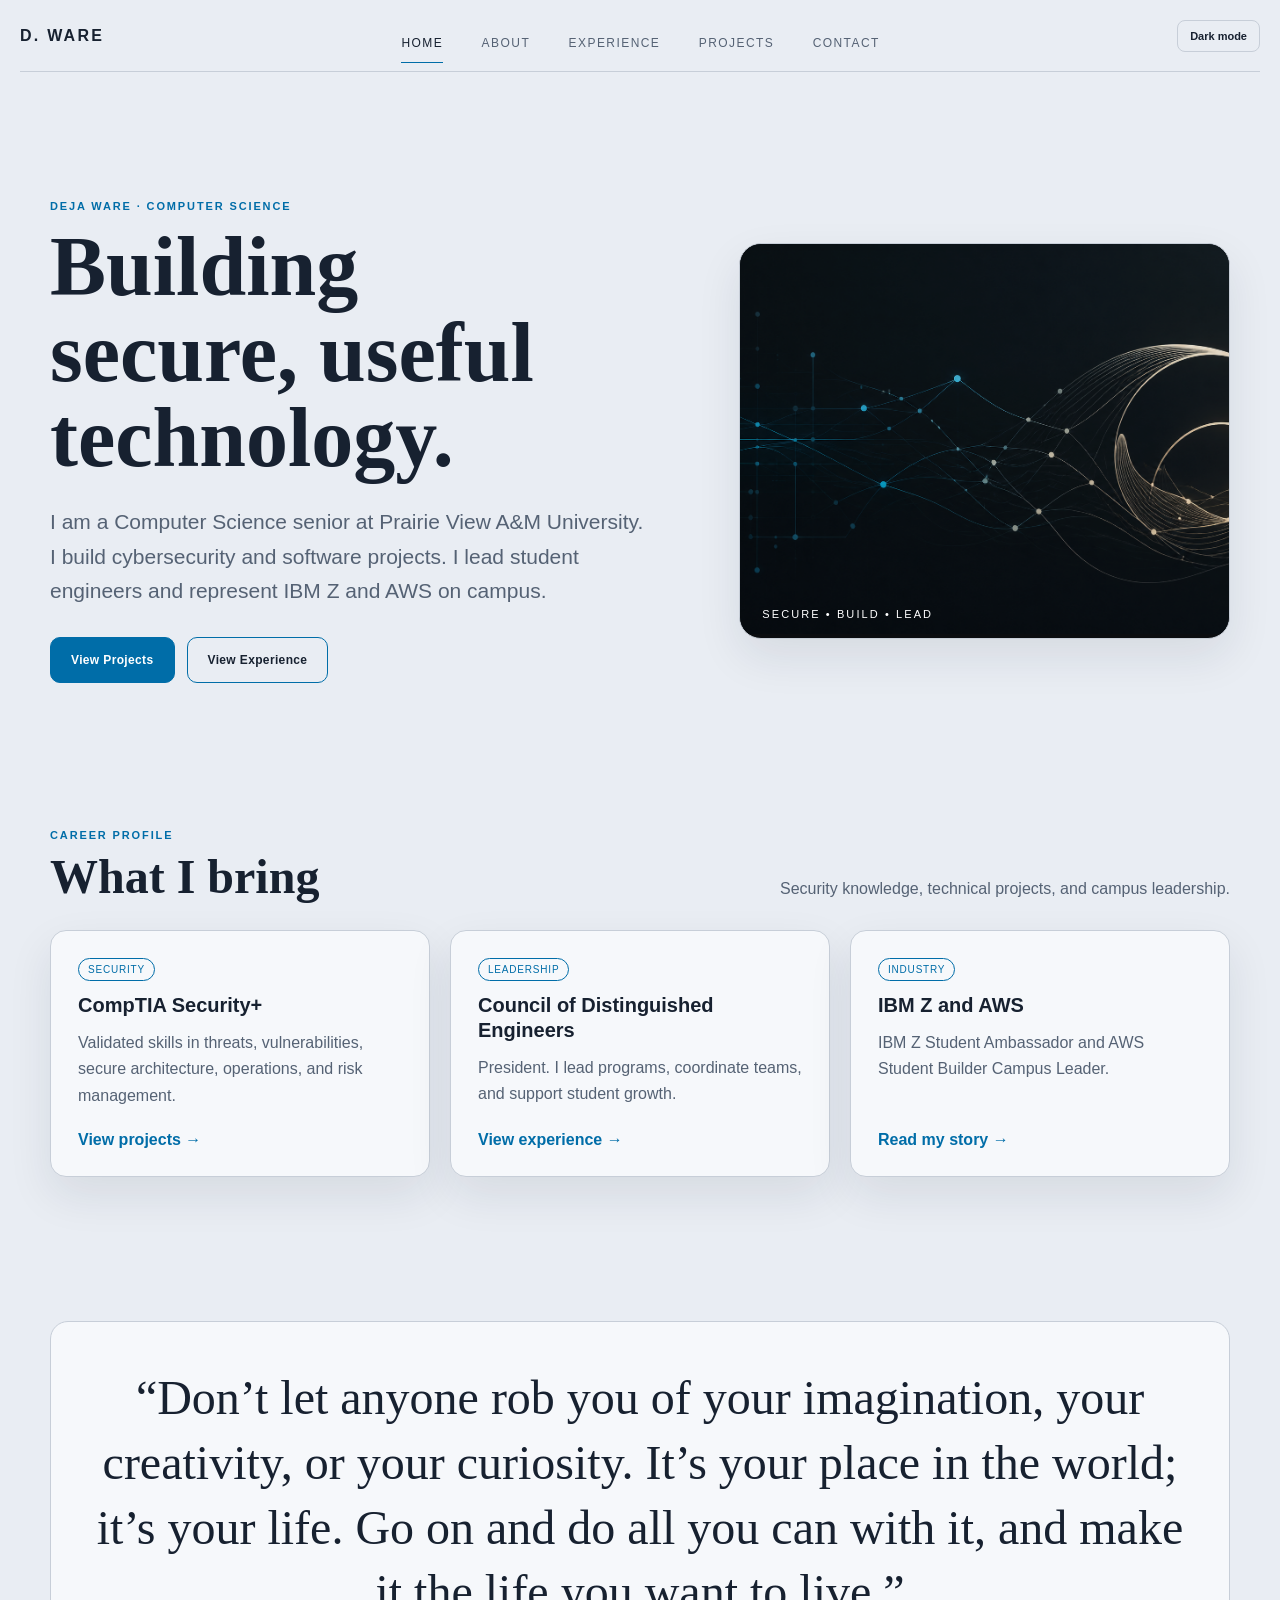
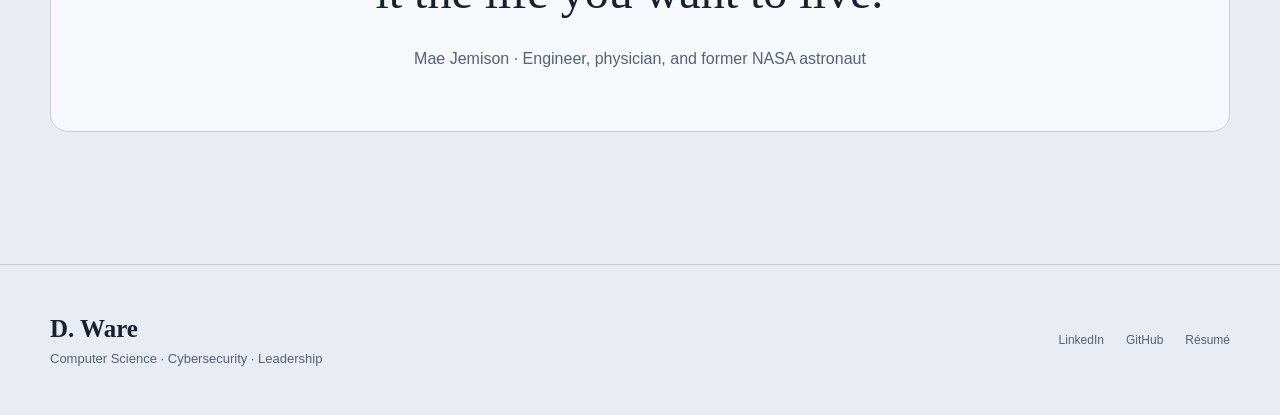
==== index.html @ 250caeb9 "Refocus portfolio for career fair" ====
<!DOCTYPE html><html lang="en" data-theme="light"><head><meta charset="UTF-8"><meta name="viewport" content="width=device-width,initial-scale=1.0"><title>D. Ware | Cybersecurity & Technology</title><meta name="description" content="Deja Ware is a Computer Science senior building skills and projects across cybersecurity, software, infrastructure, and emerging technology."><link rel="canonical" href="https://dware11.github.io/dwarehq/"><meta property="og:type" content="website"><meta property="og:url" content="https://dware11.github.io/dwarehq/"><meta property="og:title" content="D. Ware | Cybersecurity & Technology"><meta property="og:description" content="Deja Ware is a Computer Science senior building skills and projects across cybersecurity, software, infrastructure, and emerging technology."><meta property="og:image" content="https://dware11.github.io/dwarehq/images/headshot.png"><meta property="og:image:alt" content="Portrait of Deja Ware"><link rel="icon" href="favicon.svg" type="image/svg+xml"><link rel="stylesheet" href="styles.css"></head><body><header class="topbar"><a class="logo" href="./">D. WARE</a><nav class="primary-nav" aria-label="Professional portfolio navigation"><a href="./" class="current">Home</a><a href="about/">About</a><a href="experience/">Experience</a><a href="projects/">Projects</a><a href="contact/">Contact</a></nav><div class="nav-actions"><button class="theme-toggle" type="button" onclick="toggleTheme()">Dark mode</button></div></header><main><section class="hero"><div class="container hero-grid"><div><div class="eyebrow">DEJA WARE · COMPUTER SCIENCE</div><h1>Building secure, useful technology.</h1><p class="lead">I am a Computer Science senior at Prairie View A&amp;M University. I build cybersecurity and software projects. I lead student engineers and represent IBM Z and AWS on campus.</p><div class="button-row"><a class="button primary" href="projects/">View Projects</a><a class="button secondary" href="experience/">View Experience</a></div></div><div class="hero-art"><img src="assets/home-banner.png" alt="Cybersecurity and technology banner"></div></div></section><section class="section"><div class="container"><div class="section-heading"><div><div class="eyebrow">CAREER PROFILE</div><h2>What I bring</h2></div><p>Security knowledge, technical projects, and campus leadership.</p></div><div class="card-grid"><article class="card"><span class="tag">Security</span><h3>CompTIA Security+</h3><p>Validated skills in threats, vulnerabilities, secure architecture, operations, and risk management.</p><a class="text-link" href="projects/">View projects →</a></article><article class="card"><span class="tag">Leadership</span><h3>Council of Distinguished Engineers</h3><p>President. I lead programs, coordinate teams, and support student growth.</p><a class="text-link" href="experience/">View experience →</a></article><article class="card"><span class="tag">Industry</span><h3>IBM Z and AWS</h3><p>IBM Z Student Ambassador and AWS Student Builder Campus Leader.</p><a class="text-link" href="about/">Read my story →</a></article></div></div></section><section class="section"><div class="container panel" style="text-align:center"><blockquote style="font:clamp(28px,4vw,48px)/1.35 Georgia,serif">&ldquo;Don&rsquo;t let anyone rob you of your imagination, your creativity, or your curiosity. It&rsquo;s your place in the world; it&rsquo;s your life. Go on and do all you can with it, and make it the life you want to live.&rdquo;</blockquote><p style="margin-top:20px;color:var(--muted)">Mae Jemison · Engineer, physician, and former NASA astronaut</p></div></section></main><footer class="site-footer"><div class="container footer-inner"><div><div class="footer-name">D. Ware</div><p class="footer-note">Computer Science · Cybersecurity · Leadership</p></div><div class="footer-links"><a href="https://www.linkedin.com/in/ware-deja42" target="_blank" rel="noopener noreferrer">LinkedIn</a><a href="https://github.com/dware11" target="_blank" rel="noopener noreferrer">GitHub</a><a href="experience/">Résumé</a></div></div></footer><script src="script.js"></script></body></html>
---- styles.css ----
:root{--bg:#e9edf3;--panel:#f6f8fb;--ink:#172130;--muted:#556274;--line:#c7ced8;--accent:#006da8;--accent2:#00a8dd;--dark:#0b0d10;--shadow:0 18px 45px rgba(20,34,52,.09);--display:Georgia,'Times New Roman',serif;--tech:'Segoe UI',Arial,sans-serif}html[data-theme="dark"]{--bg:#090b0d;--panel:#121519;--ink:#f5f2eb;--muted:#c7cbd1;--line:#343941;--accent:#14c5f4;--accent2:#4ba3ff;--shadow:none}*{box-sizing:border-box;margin:0;padding:0}html{scroll-behavior:smooth}body{min-height:100vh;background:var(--bg);color:var(--ink);font-family:var(--tech);overflow-x:hidden}a{color:inherit}.container{width:min(1180px,calc(100% - 40px));margin-inline:auto}.topbar{width:min(1240px,calc(100% - 28px));min-height:72px;margin:auto;border-bottom:1px solid var(--line);display:flex;align-items:center;justify-content:space-between;gap:24px}.logo{font-family:var(--tech);font-weight:800;letter-spacing:.14em;text-decoration:none;white-space:nowrap}.primary-nav{display:flex;align-items:center;justify-content:center;gap:clamp(16px,3vw,42px)}.primary-nav a{font-size:12px;letter-spacing:.12em;text-transform:uppercase;text-decoration:none;color:var(--muted);padding:27px 0 12px;border-bottom:1px solid transparent}.primary-nav a:hover,.primary-nav a.current{color:var(--ink);border-color:var(--accent)}.nav-actions{display:flex;align-items:center;gap:10px}.theme-toggle{border:1px solid var(--line);background:transparent;color:var(--ink);border-radius:8px;padding:9px 12px;cursor:pointer;font:600 11px var(--tech)}.button{display:inline-flex;align-items:center;justify-content:center;min-height:46px;padding:12px 20px;border:1px solid var(--accent);border-radius:10px;font:700 12px var(--tech);letter-spacing:.03em;text-decoration:none;transition:.2s ease}.button:hover{transform:translateY(-2px);filter:brightness(1.06)}.button.primary{background:var(--accent);color:#fff}.button.secondary{background:transparent;color:var(--ink)}.eyebrow{font-size:11px;letter-spacing:.17em;text-transform:uppercase;color:var(--accent);margin-bottom:12px;font-weight:700}h1,h2{font-family:var(--display);line-height:1.02}h1{font-size:clamp(44px,7vw,84px);max-width:12ch}h2{font-size:clamp(30px,4vw,48px)}h3{line-height:1.25}.lead{font-size:clamp(17px,2vw,21px);line-height:1.65;color:var(--muted);max-width:62ch}.body-copy{line-height:1.75;color:var(--muted);max-width:68ch}.button-row{display:flex;flex-wrap:wrap;gap:12px;margin-top:28px}.hero{padding:clamp(70px,10vw,130px) 0 74px}.hero-grid{display:grid;grid-template-columns:minmax(0,1.1fr) minmax(320px,.9fr);gap:clamp(36px,7vw,90px);align-items:center}.hero h1{margin-bottom:24px}.hero .lead{margin-bottom:8px}.hero-art{position:relative;min-height:390px;border:1px solid var(--line);border-radius:22px;overflow:hidden;background:var(--dark);box-shadow:var(--shadow)}.hero-art img{width:100%;height:100%;min-height:390px;object-fit:cover;opacity:.9}.hero-art::after{content:'SECURE  •  BUILD  •  LEAD';position:absolute;left:22px;bottom:18px;color:#fff;font-size:11px;letter-spacing:.19em}.section{padding:72px 0}.section-heading{display:flex;justify-content:space-between;align-items:end;gap:28px;margin-bottom:28px}.section-heading p{color:var(--muted);line-height:1.65;max-width:52ch}.card-grid{display:grid;grid-template-columns:repeat(3,minmax(0,1fr));gap:20px}.card-grid.two{grid-template-columns:repeat(2,minmax(0,1fr))}.card{display:flex;flex-direction:column;min-height:240px;padding:27px;border:1px solid var(--line);border-radius:16px;background:var(--panel);box-shadow:var(--shadow)}.card h3{font-size:20px;margin:12px 0}.card p{color:var(--muted);line-height:1.65;margin-bottom:22px}.card .button,.card .text-link{margin-top:auto;align-self:flex-start}.tag{align-self:flex-start;padding:5px 9px;border:1px solid currentColor;border-radius:999px;color:var(--accent);font-size:10px;letter-spacing:.08em;text-transform:uppercase}.text-link{color:var(--accent);font-weight:700;text-decoration:none}.split{display:grid;grid-template-columns:1fr 1fr;gap:28px;align-items:start}.panel{padding:clamp(26px,4vw,44px);border:1px solid var(--line);border-radius:18px;background:var(--panel)}.panel h2{margin-bottom:18px}.panel p{color:var(--muted);line-height:1.75;margin-bottom:14px}.portrait-row{display:grid;grid-template-columns:180px 1fr;gap:36px;align-items:center}.portrait{width:170px;height:170px;border-radius:50%;border:2px solid var(--accent);object-fit:cover;object-position:center 22%;background:var(--panel)}.strength-grid{display:grid;grid-template-columns:repeat(5,minmax(0,1fr));gap:14px;margin-top:28px}.strength{padding:20px;border-top:2px solid var(--accent);background:var(--panel)}.strength span{color:var(--accent);font-size:11px}.strength h3{margin:10px 0}.strength p{font-size:13px;color:var(--muted);line-height:1.55}.cert-strip{display:flex;align-items:center;gap:28px;padding:28px;border:1px solid var(--line);border-radius:18px;background:var(--panel);margin-bottom:54px}.cert-strip img{width:120px;height:120px;object-fit:contain}.cert-strip h2{margin-bottom:10px}.cert-strip p{color:var(--muted);line-height:1.65}.resume-frame{width:100%;height:800px;border:1px solid var(--line);border-radius:14px;background:#fff}.contact-grid{display:grid;grid-template-columns:repeat(3,minmax(0,1fr));gap:20px}.site-footer{margin-top:60px;border-top:1px solid var(--line)}.footer-inner{min-height:150px;display:flex;align-items:center;justify-content:space-between;gap:28px}.footer-name{font:600 25px var(--display)}.footer-note{color:var(--muted);margin-top:8px;font-size:13px}.footer-links{display:flex;flex-wrap:wrap;gap:22px}.footer-links a{color:var(--muted);font-size:12px;text-decoration:none}.footer-links a:hover{color:var(--accent)}.resume-open{cursor:pointer}.resume-dialog{width:min(1000px,calc(100% - 32px));height:min(92dvh,920px);max-width:none;max-height:none;margin:auto;padding:0;border:1px solid var(--line);border-radius:18px;background:var(--panel);color:var(--ink);overflow:hidden;box-shadow:0 24px 80px rgba(0,0,0,.3)}.resume-dialog::backdrop{background:rgba(4,9,16,.72);backdrop-filter:blur(5px)}.resume-dialog[open]{display:grid;grid-template-rows:auto 1fr auto;animation:resume-in .22s ease-out}.resume-dialog-bar,.resume-dialog-actions{display:flex;align-items:center;justify-content:space-between;gap:18px;padding:16px 20px;border-bottom:1px solid var(--line)}.resume-dialog-bar div{display:grid;gap:3px}.resume-dialog-bar span{color:var(--muted);font-size:12px}.resume-close{border:1px solid var(--line);border-radius:9px;background:transparent;color:var(--ink);padding:10px 14px;font-weight:700;cursor:pointer}.resume-dialog iframe{width:100%;height:100%;border:0;background:#fff}.resume-dialog-actions{display:none;border-top:1px solid var(--line);border-bottom:0}@keyframes resume-in{from{opacity:0;transform:translateY(18px) scale(.985)}to{opacity:1;transform:none}}
@media(max-width:900px){.hero-grid,.split{grid-template-columns:1fr}.hero-art{min-height:290px}.card-grid,.contact-grid{grid-template-columns:repeat(2,minmax(0,1fr))}.strength-grid{grid-template-columns:repeat(2,minmax(0,1fr))}.topbar{flex-wrap:wrap;padding:14px 0}.primary-nav{order:3;width:100%;justify-content:flex-start;flex-wrap:wrap;overflow:visible;gap:16px 22px;padding-bottom:4px}.primary-nav a{padding:8px 0 10px}.nav-actions{margin-left:auto}}
@media(max-width:620px){.container{width:min(100% - 28px,1180px)}.topbar{width:calc(100% - 28px)}.logo{font-size:13px}.theme-toggle{padding:8px 10px}.hero{padding:54px 0}.hero-art,.hero-art img{min-height:235px}.card-grid,.card-grid.two,.contact-grid{grid-template-columns:1fr}.card{min-height:0}.portrait-row{grid-template-columns:1fr;gap:22px}.portrait{width:132px;height:132px}.strength-grid{grid-template-columns:1fr}.section{padding:52px 0}.section-heading{align-items:flex-start;flex-direction:column}.cert-strip{align-items:flex-start;flex-direction:column}.cert-strip img{width:105px;height:105px}.resume-frame{height:570px}.footer-inner{align-items:flex-start;flex-direction:column;padding:32px 0}.button-row,.button{width:100%}.resume-dialog{width:100%;height:100dvh;border:0;border-radius:0}.resume-dialog-bar{padding:12px 14px}.resume-dialog-bar strong{font-size:14px}.resume-dialog-actions{display:grid;grid-template-columns:1fr 1fr;padding:10px 14px}.resume-dialog-actions .button{min-height:44px;padding:10px;font-size:11px}}
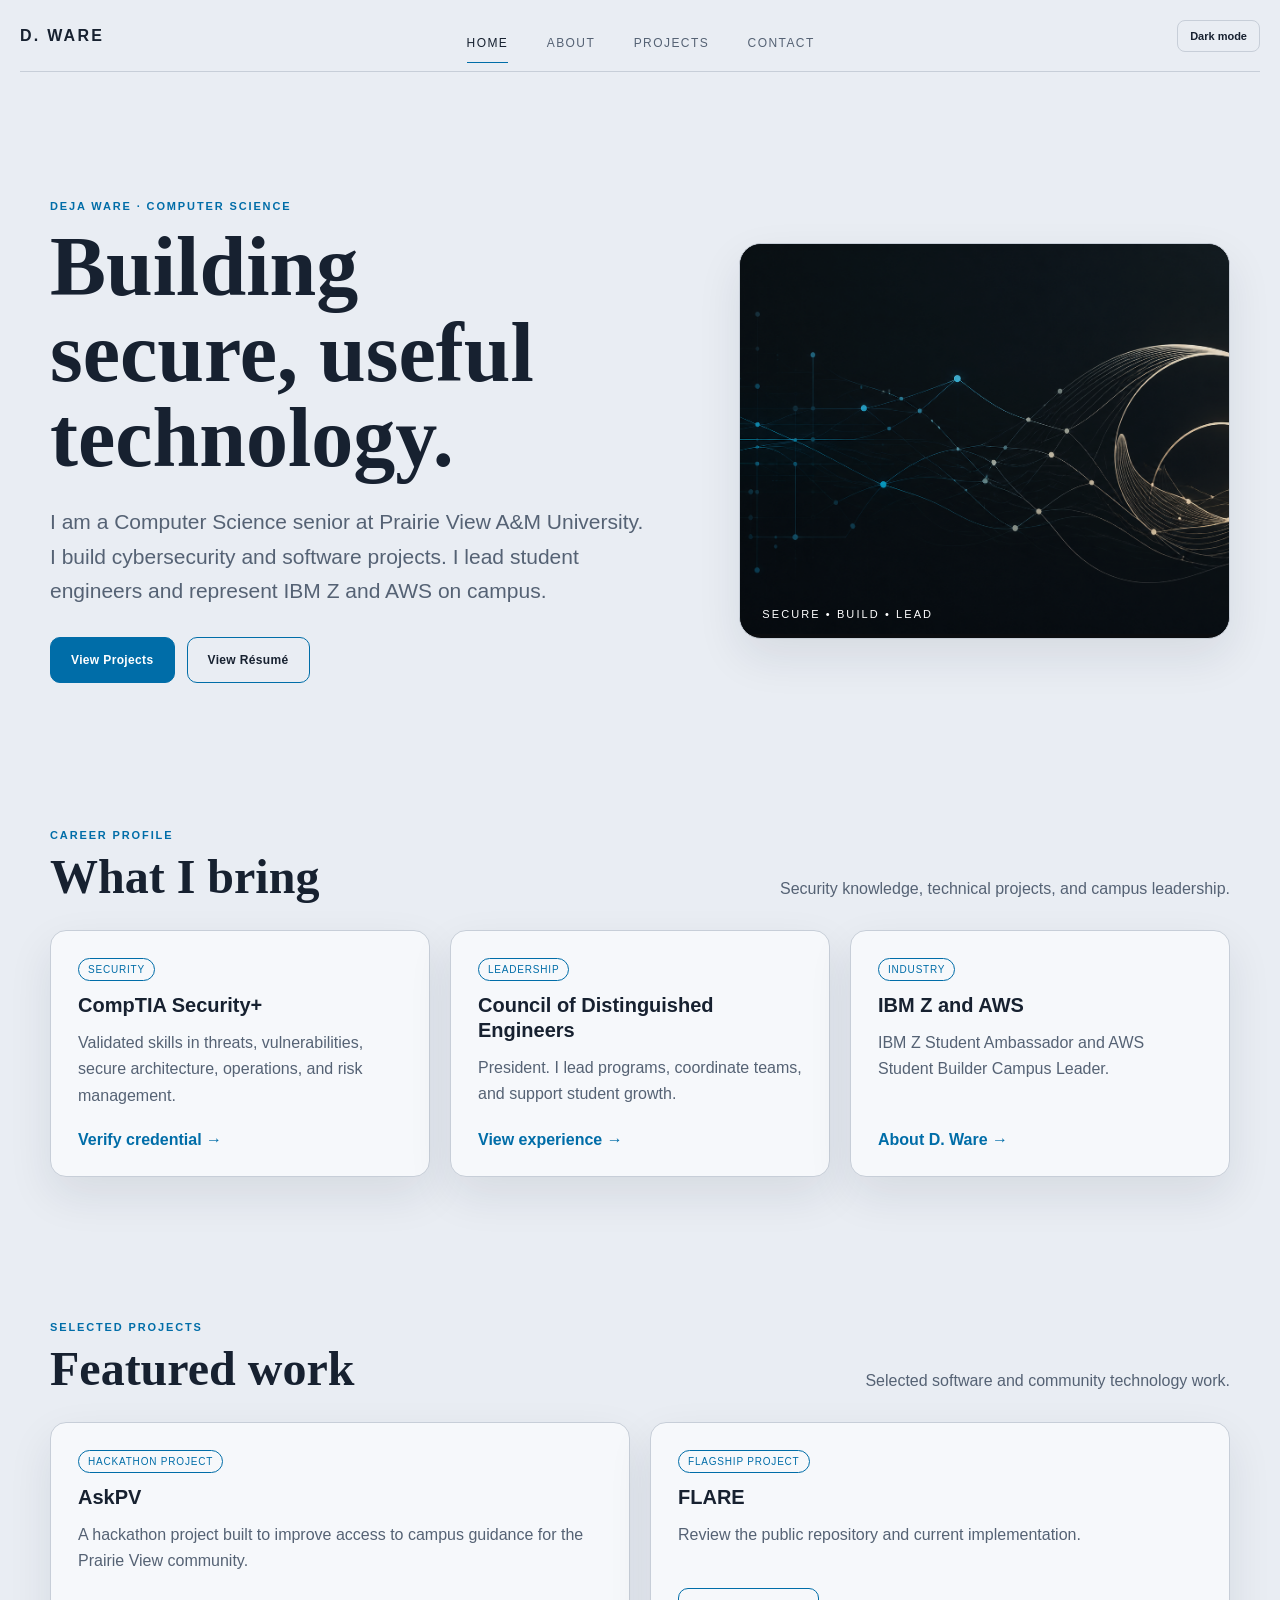
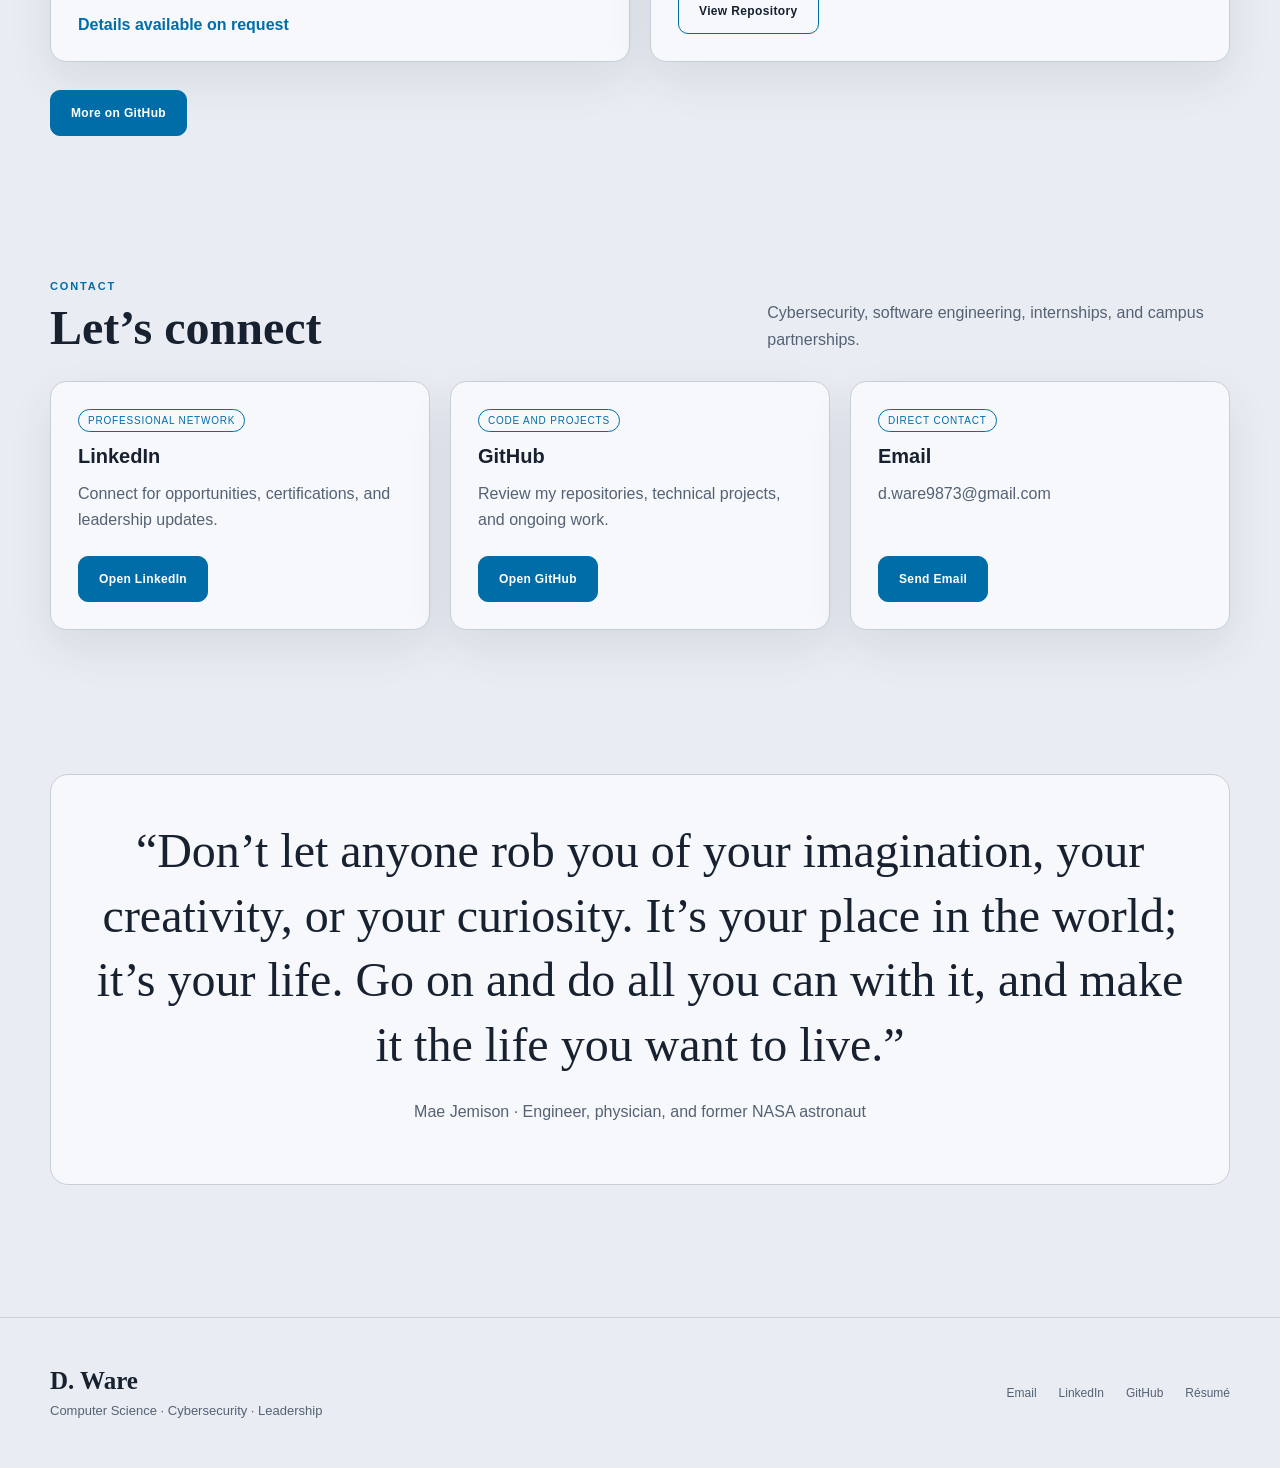
==== commit 160e8ba0: "Condense portfolio into two pages" ====
--- a/index.html
+++ b/index.html
@@ -1 +1 @@
-<!DOCTYPE html><html lang="en" data-theme="light"><head><meta charset="UTF-8"><meta name="viewport" content="width=device-width,initial-scale=1.0"><title>D. Ware | Cybersecurity & Technology</title><meta name="description" content="Deja Ware is a Computer Science senior building skills and projects across cybersecurity, software, infrastructure, and emerging technology."><link rel="canonical" href="https://dware11.github.io/dwarehq/"><meta property="og:type" content="website"><meta property="og:url" content="https://dware11.github.io/dwarehq/"><meta property="og:title" content="D. Ware | Cybersecurity & Technology"><meta property="og:description" content="Deja Ware is a Computer Science senior building skills and projects across cybersecurity, software, infrastructure, and emerging technology."><meta property="og:image" content="https://dware11.github.io/dwarehq/images/headshot.png"><meta property="og:image:alt" content="Portrait of Deja Ware"><link rel="icon" href="favicon.svg" type="image/svg+xml"><link rel="stylesheet" href="styles.css"></head><body><header class="topbar"><a class="logo" href="./">D. WARE</a><nav class="primary-nav" aria-label="Professional portfolio navigation"><a href="./" class="current">Home</a><a href="about/">About</a><a href="experience/">Experience</a><a href="projects/">Projects</a><a href="contact/">Contact</a></nav><div class="nav-actions"><button class="theme-toggle" type="button" onclick="toggleTheme()">Dark mode</button></div></header><main><section class="hero"><div class="container hero-grid"><div><div class="eyebrow">DEJA WARE · COMPUTER SCIENCE</div><h1>Building secure, useful technology.</h1><p class="lead">I am a Computer Science senior at Prairie View A&amp;M University. I build cybersecurity and software projects. I lead student engineers and represent IBM Z and AWS on campus.</p><div class="button-row"><a class="button primary" href="projects/">View Projects</a><a class="button secondary" href="experience/">View Experience</a></div></div><div class="hero-art"><img src="assets/home-banner.png" alt="Cybersecurity and technology banner"></div></div></section><section class="section"><div class="container"><div class="section-heading"><div><div class="eyebrow">CAREER PROFILE</div><h2>What I bring</h2></div><p>Security knowledge, technical projects, and campus leadership.</p></div><div class="card-grid"><article class="card"><span class="tag">Security</span><h3>CompTIA Security+</h3><p>Validated skills in threats, vulnerabilities, secure architecture, operations, and risk management.</p><a class="text-link" href="projects/">View projects →</a></article><article class="card"><span class="tag">Leadership</span><h3>Council of Distinguished Engineers</h3><p>President. I lead programs, coordinate teams, and support student growth.</p><a class="text-link" href="experience/">View experience →</a></article><article class="card"><span class="tag">Industry</span><h3>IBM Z and AWS</h3><p>IBM Z Student Ambassador and AWS Student Builder Campus Leader.</p><a class="text-link" href="about/">Read my story →</a></article></div></div></section><section class="section"><div class="container panel" style="text-align:center"><blockquote style="font:clamp(28px,4vw,48px)/1.35 Georgia,serif">&ldquo;Don&rsquo;t let anyone rob you of your imagination, your creativity, or your curiosity. It&rsquo;s your place in the world; it&rsquo;s your life. Go on and do all you can with it, and make it the life you want to live.&rdquo;</blockquote><p style="margin-top:20px;color:var(--muted)">Mae Jemison · Engineer, physician, and former NASA astronaut</p></div></section></main><footer class="site-footer"><div class="container footer-inner"><div><div class="footer-name">D. Ware</div><p class="footer-note">Computer Science · Cybersecurity · Leadership</p></div><div class="footer-links"><a href="https://www.linkedin.com/in/ware-deja42" target="_blank" rel="noopener noreferrer">LinkedIn</a><a href="https://github.com/dware11" target="_blank" rel="noopener noreferrer">GitHub</a><a href="experience/">Résumé</a></div></div></footer><script src="script.js"></script></body></html>
+<!DOCTYPE html><html lang="en" data-theme="light"><head><meta charset="UTF-8"><meta name="viewport" content="width=device-width,initial-scale=1.0"><title>D. Ware | Cybersecurity and Technology</title><meta name="description" content="Deja Ware is a Computer Science senior focused on cybersecurity, software engineering, and technical leadership."><link rel="canonical" href="https://dware11.github.io/dwarehq/"><meta property="og:type" content="website"><meta property="og:url" content="https://dware11.github.io/dwarehq/"><meta property="og:title" content="D. Ware | Cybersecurity and Technology"><meta property="og:description" content="Computer Science senior focused on cybersecurity, software engineering, and technical leadership."><meta property="og:image" content="https://dware11.github.io/dwarehq/images/headshot.png"><meta property="og:image:alt" content="Portrait of Deja Ware"><link rel="icon" href="favicon.svg" type="image/svg+xml"><link rel="stylesheet" href="styles.css"></head><body><header class="topbar"><a class="logo" href="./">D. WARE</a><nav class="primary-nav" aria-label="Portfolio navigation"><a href="./" class="current">Home</a><a href="about/">About</a><a href="#projects">Projects</a><a href="#contact">Contact</a></nav><div class="nav-actions"><button class="theme-toggle" type="button" onclick="toggleTheme()">Dark mode</button></div></header><main><section class="hero"><div class="container hero-grid"><div><div class="eyebrow">DEJA WARE · COMPUTER SCIENCE</div><h1>Building secure, useful technology.</h1><p class="lead">I am a Computer Science senior at Prairie View A&amp;M University. I build cybersecurity and software projects. I lead student engineers and represent IBM Z and AWS on campus.</p><div class="button-row"><a class="button primary" href="#projects">View Projects</a><a class="button secondary" href="about/#resume">View Résumé</a></div></div><div class="hero-art"><img src="assets/home-banner.png" alt="Cybersecurity and technology banner"></div></div></section><section class="section" id="profile"><div class="container"><div class="section-heading"><div><div class="eyebrow">CAREER PROFILE</div><h2>What I bring</h2></div><p>Security knowledge, technical projects, and campus leadership.</p></div><div class="card-grid"><article class="card"><span class="tag">Security</span><h3>CompTIA Security+</h3><p>Validated skills in threats, vulnerabilities, secure architecture, operations, and risk management.</p><a class="text-link" href="https://www.credly.com/badges/d537a1e0-2c64-4df1-b130-748db35ae203/public_url" target="_blank" rel="noopener noreferrer">Verify credential →</a></article><article class="card"><span class="tag">Leadership</span><h3>Council of Distinguished Engineers</h3><p>President. I lead programs, coordinate teams, and support student growth.</p><a class="text-link" href="about/#experience">View experience →</a></article><article class="card"><span class="tag">Industry</span><h3>IBM Z and AWS</h3><p>IBM Z Student Ambassador and AWS Student Builder Campus Leader.</p><a class="text-link" href="about/">About D. Ware →</a></article></div></div></section><section class="section" id="projects"><div class="container"><div class="section-heading"><div><div class="eyebrow">SELECTED PROJECTS</div><h2>Featured work</h2></div><p>Selected software and community technology work.</p></div><div class="card-grid two"><article class="card"><span class="tag">Hackathon Project</span><h3>AskPV</h3><p>A hackathon project built to improve access to campus guidance for the Prairie View community.</p><span class="text-link">Details available on request</span></article><article class="card"><span class="tag">Flagship Project</span><h3>FLARE</h3><p>Review the public repository and current implementation.</p><a class="button secondary" href="https://github.com/dware11/FLARE" target="_blank" rel="noopener noreferrer">View Repository</a></article></div><div class="button-row"><a class="button primary" href="https://github.com/dware11" target="_blank" rel="noopener noreferrer">More on GitHub</a></div></div></section><section class="section" id="contact"><div class="container"><div class="section-heading"><div><div class="eyebrow">CONTACT</div><h2>Let&rsquo;s connect</h2></div><p>Cybersecurity, software engineering, internships, and campus partnerships.</p></div><div class="contact-grid"><article class="card"><span class="tag">Professional Network</span><h3>LinkedIn</h3><p>Connect for opportunities, certifications, and leadership updates.</p><a class="button primary" href="https://www.linkedin.com/in/ware-deja42" target="_blank" rel="noopener noreferrer">Open LinkedIn</a></article><article class="card"><span class="tag">Code and Projects</span><h3>GitHub</h3><p>Review my repositories, technical projects, and ongoing work.</p><a class="button primary" href="https://github.com/dware11" target="_blank" rel="noopener noreferrer">Open GitHub</a></article><article class="card"><span class="tag">Direct Contact</span><h3>Email</h3><p>d.ware9873@gmail.com</p><a class="button primary" href="mailto:d.ware9873@gmail.com">Send Email</a></article></div></div></section><section class="section"><div class="container panel quote-panel"><blockquote>&ldquo;Don&rsquo;t let anyone rob you of your imagination, your creativity, or your curiosity. It&rsquo;s your place in the world; it&rsquo;s your life. Go on and do all you can with it, and make it the life you want to live.&rdquo;</blockquote><p>Mae Jemison · Engineer, physician, and former NASA astronaut</p></div></section></main><footer class="site-footer"><div class="container footer-inner"><div><div class="footer-name">D. Ware</div><p class="footer-note">Computer Science · Cybersecurity · Leadership</p></div><div class="footer-links"><a href="mailto:d.ware9873@gmail.com">Email</a><a href="https://www.linkedin.com/in/ware-deja42" target="_blank" rel="noopener noreferrer">LinkedIn</a><a href="https://github.com/dware11" target="_blank" rel="noopener noreferrer">GitHub</a><a href="about/#resume">Résumé</a></div></div></footer><script src="script.js"></script></body></html>
--- a/styles.css
+++ b/styles.css
@@ -1,3 +1,3 @@
-:root{--bg:#e9edf3;--panel:#f6f8fb;--ink:#172130;--muted:#556274;--line:#c7ced8;--accent:#006da8;--accent2:#00a8dd;--dark:#0b0d10;--shadow:0 18px 45px rgba(20,34,52,.09);--display:Georgia,'Times New Roman',serif;--tech:'Segoe UI',Arial,sans-serif}html[data-theme="dark"]{--bg:#090b0d;--panel:#121519;--ink:#f5f2eb;--muted:#c7cbd1;--line:#343941;--accent:#14c5f4;--accent2:#4ba3ff;--shadow:none}*{box-sizing:border-box;margin:0;padding:0}html{scroll-behavior:smooth}body{min-height:100vh;background:var(--bg);color:var(--ink);font-family:var(--tech);overflow-x:hidden}a{color:inherit}.container{width:min(1180px,calc(100% - 40px));margin-inline:auto}.topbar{width:min(1240px,calc(100% - 28px));min-height:72px;margin:auto;border-bottom:1px solid var(--line);display:flex;align-items:center;justify-content:space-between;gap:24px}.logo{font-family:var(--tech);font-weight:800;letter-spacing:.14em;text-decoration:none;white-space:nowrap}.primary-nav{display:flex;align-items:center;justify-content:center;gap:clamp(16px,3vw,42px)}.primary-nav a{font-size:12px;letter-spacing:.12em;text-transform:uppercase;text-decoration:none;color:var(--muted);padding:27px 0 12px;border-bottom:1px solid transparent}.primary-nav a:hover,.primary-nav a.current{color:var(--ink);border-color:var(--accent)}.nav-actions{display:flex;align-items:center;gap:10px}.theme-toggle{border:1px solid var(--line);background:transparent;color:var(--ink);border-radius:8px;padding:9px 12px;cursor:pointer;font:600 11px var(--tech)}.button{display:inline-flex;align-items:center;justify-content:center;min-height:46px;padding:12px 20px;border:1px solid var(--accent);border-radius:10px;font:700 12px var(--tech);letter-spacing:.03em;text-decoration:none;transition:.2s ease}.button:hover{transform:translateY(-2px);filter:brightness(1.06)}.button.primary{background:var(--accent);color:#fff}.button.secondary{background:transparent;color:var(--ink)}.eyebrow{font-size:11px;letter-spacing:.17em;text-transform:uppercase;color:var(--accent);margin-bottom:12px;font-weight:700}h1,h2{font-family:var(--display);line-height:1.02}h1{font-size:clamp(44px,7vw,84px);max-width:12ch}h2{font-size:clamp(30px,4vw,48px)}h3{line-height:1.25}.lead{font-size:clamp(17px,2vw,21px);line-height:1.65;color:var(--muted);max-width:62ch}.body-copy{line-height:1.75;color:var(--muted);max-width:68ch}.button-row{display:flex;flex-wrap:wrap;gap:12px;margin-top:28px}.hero{padding:clamp(70px,10vw,130px) 0 74px}.hero-grid{display:grid;grid-template-columns:minmax(0,1.1fr) minmax(320px,.9fr);gap:clamp(36px,7vw,90px);align-items:center}.hero h1{margin-bottom:24px}.hero .lead{margin-bottom:8px}.hero-art{position:relative;min-height:390px;border:1px solid var(--line);border-radius:22px;overflow:hidden;background:var(--dark);box-shadow:var(--shadow)}.hero-art img{width:100%;height:100%;min-height:390px;object-fit:cover;opacity:.9}.hero-art::after{content:'SECURE  •  BUILD  •  LEAD';position:absolute;left:22px;bottom:18px;color:#fff;font-size:11px;letter-spacing:.19em}.section{padding:72px 0}.section-heading{display:flex;justify-content:space-between;align-items:end;gap:28px;margin-bottom:28px}.section-heading p{color:var(--muted);line-height:1.65;max-width:52ch}.card-grid{display:grid;grid-template-columns:repeat(3,minmax(0,1fr));gap:20px}.card-grid.two{grid-template-columns:repeat(2,minmax(0,1fr))}.card{display:flex;flex-direction:column;min-height:240px;padding:27px;border:1px solid var(--line);border-radius:16px;background:var(--panel);box-shadow:var(--shadow)}.card h3{font-size:20px;margin:12px 0}.card p{color:var(--muted);line-height:1.65;margin-bottom:22px}.card .button,.card .text-link{margin-top:auto;align-self:flex-start}.tag{align-self:flex-start;padding:5px 9px;border:1px solid currentColor;border-radius:999px;color:var(--accent);font-size:10px;letter-spacing:.08em;text-transform:uppercase}.text-link{color:var(--accent);font-weight:700;text-decoration:none}.split{display:grid;grid-template-columns:1fr 1fr;gap:28px;align-items:start}.panel{padding:clamp(26px,4vw,44px);border:1px solid var(--line);border-radius:18px;background:var(--panel)}.panel h2{margin-bottom:18px}.panel p{color:var(--muted);line-height:1.75;margin-bottom:14px}.portrait-row{display:grid;grid-template-columns:180px 1fr;gap:36px;align-items:center}.portrait{width:170px;height:170px;border-radius:50%;border:2px solid var(--accent);object-fit:cover;object-position:center 22%;background:var(--panel)}.strength-grid{display:grid;grid-template-columns:repeat(5,minmax(0,1fr));gap:14px;margin-top:28px}.strength{padding:20px;border-top:2px solid var(--accent);background:var(--panel)}.strength span{color:var(--accent);font-size:11px}.strength h3{margin:10px 0}.strength p{font-size:13px;color:var(--muted);line-height:1.55}.cert-strip{display:flex;align-items:center;gap:28px;padding:28px;border:1px solid var(--line);border-radius:18px;background:var(--panel);margin-bottom:54px}.cert-strip img{width:120px;height:120px;object-fit:contain}.cert-strip h2{margin-bottom:10px}.cert-strip p{color:var(--muted);line-height:1.65}.resume-frame{width:100%;height:800px;border:1px solid var(--line);border-radius:14px;background:#fff}.contact-grid{display:grid;grid-template-columns:repeat(3,minmax(0,1fr));gap:20px}.site-footer{margin-top:60px;border-top:1px solid var(--line)}.footer-inner{min-height:150px;display:flex;align-items:center;justify-content:space-between;gap:28px}.footer-name{font:600 25px var(--display)}.footer-note{color:var(--muted);margin-top:8px;font-size:13px}.footer-links{display:flex;flex-wrap:wrap;gap:22px}.footer-links a{color:var(--muted);font-size:12px;text-decoration:none}.footer-links a:hover{color:var(--accent)}.resume-open{cursor:pointer}.resume-dialog{width:min(1000px,calc(100% - 32px));height:min(92dvh,920px);max-width:none;max-height:none;margin:auto;padding:0;border:1px solid var(--line);border-radius:18px;background:var(--panel);color:var(--ink);overflow:hidden;box-shadow:0 24px 80px rgba(0,0,0,.3)}.resume-dialog::backdrop{background:rgba(4,9,16,.72);backdrop-filter:blur(5px)}.resume-dialog[open]{display:grid;grid-template-rows:auto 1fr auto;animation:resume-in .22s ease-out}.resume-dialog-bar,.resume-dialog-actions{display:flex;align-items:center;justify-content:space-between;gap:18px;padding:16px 20px;border-bottom:1px solid var(--line)}.resume-dialog-bar div{display:grid;gap:3px}.resume-dialog-bar span{color:var(--muted);font-size:12px}.resume-close{border:1px solid var(--line);border-radius:9px;background:transparent;color:var(--ink);padding:10px 14px;font-weight:700;cursor:pointer}.resume-dialog iframe{width:100%;height:100%;border:0;background:#fff}.resume-dialog-actions{display:none;border-top:1px solid var(--line);border-bottom:0}@keyframes resume-in{from{opacity:0;transform:translateY(18px) scale(.985)}to{opacity:1;transform:none}}
+:root{--bg:#e9edf3;--panel:#f6f8fb;--ink:#172130;--muted:#556274;--line:#c7ced8;--accent:#006da8;--accent2:#00a8dd;--dark:#0b0d10;--shadow:0 18px 45px rgba(20,34,52,.09);--display:Georgia,'Times New Roman',serif;--tech:'Segoe UI',Arial,sans-serif}html[data-theme="dark"]{--bg:#090b0d;--panel:#121519;--ink:#f5f2eb;--muted:#c7cbd1;--line:#343941;--accent:#14c5f4;--accent2:#4ba3ff;--shadow:none}*{box-sizing:border-box;margin:0;padding:0}html{scroll-behavior:smooth}body{min-height:100vh;background:var(--bg);color:var(--ink);font-family:var(--tech);overflow-x:hidden}a{color:inherit}.container{width:min(1180px,calc(100% - 40px));margin-inline:auto}.topbar{position:sticky;top:0;z-index:20;width:min(1240px,calc(100% - 28px));min-height:72px;margin:auto;background:var(--bg);border-bottom:1px solid var(--line);display:flex;align-items:center;justify-content:space-between;gap:24px}.logo{font-family:var(--tech);font-weight:800;letter-spacing:.14em;text-decoration:none;white-space:nowrap}.primary-nav{display:flex;align-items:center;justify-content:center;gap:clamp(16px,3vw,42px)}.primary-nav a{font-size:12px;letter-spacing:.12em;text-transform:uppercase;text-decoration:none;color:var(--muted);padding:27px 0 12px;border-bottom:1px solid transparent}.primary-nav a:hover,.primary-nav a.current{color:var(--ink);border-color:var(--accent)}.nav-actions{display:flex;align-items:center;gap:10px}.theme-toggle{border:1px solid var(--line);background:transparent;color:var(--ink);border-radius:8px;padding:9px 12px;cursor:pointer;font:600 11px var(--tech)}.button{display:inline-flex;align-items:center;justify-content:center;min-height:46px;padding:12px 20px;border:1px solid var(--accent);border-radius:10px;font:700 12px var(--tech);letter-spacing:.03em;text-decoration:none;transition:.2s ease}.button:hover{transform:translateY(-2px);filter:brightness(1.06)}.button.primary{background:var(--accent);color:#fff}.button.secondary{background:transparent;color:var(--ink)}.eyebrow{font-size:11px;letter-spacing:.17em;text-transform:uppercase;color:var(--accent);margin-bottom:12px;font-weight:700}h1,h2{font-family:var(--display);line-height:1.02}h1{font-size:clamp(44px,7vw,84px);max-width:12ch}h2{font-size:clamp(30px,4vw,48px)}h3{line-height:1.25}.lead{font-size:clamp(17px,2vw,21px);line-height:1.65;color:var(--muted);max-width:62ch}.body-copy{line-height:1.75;color:var(--muted);max-width:68ch}.button-row{display:flex;flex-wrap:wrap;gap:12px;margin-top:28px}.hero{padding:clamp(70px,10vw,130px) 0 74px}.hero-grid{display:grid;grid-template-columns:minmax(0,1.1fr) minmax(320px,.9fr);gap:clamp(36px,7vw,90px);align-items:center}.hero h1{margin-bottom:24px}.hero .lead{margin-bottom:8px}.hero-art{position:relative;min-height:390px;border:1px solid var(--line);border-radius:22px;overflow:hidden;background:var(--dark);box-shadow:var(--shadow)}.hero-art img{width:100%;height:100%;min-height:390px;object-fit:cover;opacity:.9}.hero-art::after{content:'SECURE  •  BUILD  •  LEAD';position:absolute;left:22px;bottom:18px;color:#fff;font-size:11px;letter-spacing:.19em}.section{padding:72px 0}.section-heading{display:flex;justify-content:space-between;align-items:end;gap:28px;margin-bottom:28px}.section-heading p{color:var(--muted);line-height:1.65;max-width:52ch}.card-grid{display:grid;grid-template-columns:repeat(3,minmax(0,1fr));gap:20px}.card-grid.two{grid-template-columns:repeat(2,minmax(0,1fr))}.card{display:flex;flex-direction:column;min-height:240px;padding:27px;border:1px solid var(--line);border-radius:16px;background:var(--panel);box-shadow:var(--shadow)}.card h3{font-size:20px;margin:12px 0}.card p{color:var(--muted);line-height:1.65;margin-bottom:22px}.card .button,.card .text-link{margin-top:auto;align-self:flex-start}.tag{align-self:flex-start;padding:5px 9px;border:1px solid currentColor;border-radius:999px;color:var(--accent);font-size:10px;letter-spacing:.08em;text-transform:uppercase}.text-link{color:var(--accent);font-weight:700;text-decoration:none}.split{display:grid;grid-template-columns:1fr 1fr;gap:28px;align-items:start}.panel{padding:clamp(26px,4vw,44px);border:1px solid var(--line);border-radius:18px;background:var(--panel)}.panel h2{margin-bottom:18px}.panel p{color:var(--muted);line-height:1.75;margin-bottom:14px}.portrait-row{display:grid;grid-template-columns:180px 1fr;gap:36px;align-items:center}.portrait{width:170px;height:170px;border-radius:50%;border:2px solid var(--accent);object-fit:cover;object-position:center 22%;background:var(--panel)}.strength-grid{display:grid;grid-template-columns:repeat(5,minmax(0,1fr));gap:14px;margin-top:28px}.strength{padding:20px;border-top:2px solid var(--accent);background:var(--panel)}.strength span{color:var(--accent);font-size:11px}.strength h3{margin:10px 0}.strength p{font-size:13px;color:var(--muted);line-height:1.55}.cert-strip{display:flex;align-items:center;gap:28px;padding:28px;border:1px solid var(--line);border-radius:18px;background:var(--panel);margin-bottom:54px}.cert-strip img{width:120px;height:120px;object-fit:contain}.cert-strip h2{margin-bottom:10px}.cert-strip p{color:var(--muted);line-height:1.65}.resume-frame{width:100%;height:800px;border:1px solid var(--line);border-radius:14px;background:#fff}.contact-grid{display:grid;grid-template-columns:repeat(3,minmax(0,1fr));gap:20px}.site-footer{margin-top:60px;border-top:1px solid var(--line)}.footer-inner{min-height:150px;display:flex;align-items:center;justify-content:space-between;gap:28px}.footer-name{font:600 25px var(--display)}.footer-note{color:var(--muted);margin-top:8px;font-size:13px}.footer-links{display:flex;flex-wrap:wrap;gap:22px}.footer-links a{color:var(--muted);font-size:12px;text-decoration:none}.footer-links a:hover{color:var(--accent)}.quote-panel{text-align:center}.quote-panel blockquote{font:clamp(28px,4vw,48px)/1.35 Georgia,serif}.quote-panel p{margin-top:20px;color:var(--muted)}section[id]{scroll-margin-top:110px}.resume-open{cursor:pointer}.resume-dialog{width:min(1000px,calc(100% - 32px));height:min(92dvh,920px);max-width:none;max-height:none;margin:auto;padding:0;border:1px solid var(--line);border-radius:18px;background:var(--panel);color:var(--ink);overflow:hidden;box-shadow:0 24px 80px rgba(0,0,0,.3)}.resume-dialog::backdrop{background:rgba(4,9,16,.72);backdrop-filter:blur(5px)}.resume-dialog[open]{display:grid;grid-template-rows:auto 1fr auto;animation:resume-in .22s ease-out}.resume-dialog-bar,.resume-dialog-actions{display:flex;align-items:center;justify-content:space-between;gap:18px;padding:16px 20px;border-bottom:1px solid var(--line)}.resume-dialog-bar div{display:grid;gap:3px}.resume-dialog-bar span{color:var(--muted);font-size:12px}.resume-close{border:1px solid var(--line);border-radius:9px;background:transparent;color:var(--ink);padding:10px 14px;font-weight:700;cursor:pointer}.resume-dialog iframe{width:100%;height:100%;border:0;background:#fff}.resume-dialog-actions{display:none;border-top:1px solid var(--line);border-bottom:0}@keyframes resume-in{from{opacity:0;transform:translateY(18px) scale(.985)}to{opacity:1;transform:none}}
 @media(max-width:900px){.hero-grid,.split{grid-template-columns:1fr}.hero-art{min-height:290px}.card-grid,.contact-grid{grid-template-columns:repeat(2,minmax(0,1fr))}.strength-grid{grid-template-columns:repeat(2,minmax(0,1fr))}.topbar{flex-wrap:wrap;padding:14px 0}.primary-nav{order:3;width:100%;justify-content:flex-start;flex-wrap:wrap;overflow:visible;gap:16px 22px;padding-bottom:4px}.primary-nav a{padding:8px 0 10px}.nav-actions{margin-left:auto}}
-@media(max-width:620px){.container{width:min(100% - 28px,1180px)}.topbar{width:calc(100% - 28px)}.logo{font-size:13px}.theme-toggle{padding:8px 10px}.hero{padding:54px 0}.hero-art,.hero-art img{min-height:235px}.card-grid,.card-grid.two,.contact-grid{grid-template-columns:1fr}.card{min-height:0}.portrait-row{grid-template-columns:1fr;gap:22px}.portrait{width:132px;height:132px}.strength-grid{grid-template-columns:1fr}.section{padding:52px 0}.section-heading{align-items:flex-start;flex-direction:column}.cert-strip{align-items:flex-start;flex-direction:column}.cert-strip img{width:105px;height:105px}.resume-frame{height:570px}.footer-inner{align-items:flex-start;flex-direction:column;padding:32px 0}.button-row,.button{width:100%}.resume-dialog{width:100%;height:100dvh;border:0;border-radius:0}.resume-dialog-bar{padding:12px 14px}.resume-dialog-bar strong{font-size:14px}.resume-dialog-actions{display:grid;grid-template-columns:1fr 1fr;padding:10px 14px}.resume-dialog-actions .button{min-height:44px;padding:10px;font-size:11px}}
+@media(max-width:620px){.container{width:min(100% - 28px,1180px)}.topbar{width:calc(100% - 28px)}.logo{font-size:13px}.theme-toggle{padding:8px 10px}.hero{padding:54px 0}.hero-art,.hero-art img{min-height:235px}.card-grid,.card-grid.two,.contact-grid{grid-template-columns:1fr}.card{min-height:0}.portrait-row{grid-template-columns:1fr;gap:22px}.portrait{width:132px;height:132px}.strength-grid{grid-template-columns:1fr}.section{padding:52px 0}.section-heading{align-items:flex-start;flex-direction:column}.cert-strip{align-items:flex-start;flex-direction:column}.cert-strip img{width:105px;height:105px}.resume-frame{height:570px}.footer-inner{align-items:flex-start;flex-direction:column;padding:32px 0}.button-row,.button{width:100%}.resume-dialog{width:100%;height:100dvh;border:0;border-radius:0}.resume-dialog-bar{padding:12px 14px}.resume-dialog-bar strong{font-size:14px}.resume-dialog-actions{display:grid;grid-template-columns:1fr 1fr;padding:10px 14px}.resume-dialog-actions .button{min-height:44px;padding:10px;font-size:11px}.primary-nav{display:grid;grid-template-columns:repeat(4,minmax(0,1fr));gap:8px;width:100%}.primary-nav a{text-align:center;font-size:10px;padding:8px 2px 10px}.footer-links{gap:16px}.card p{overflow-wrap:anywhere}}
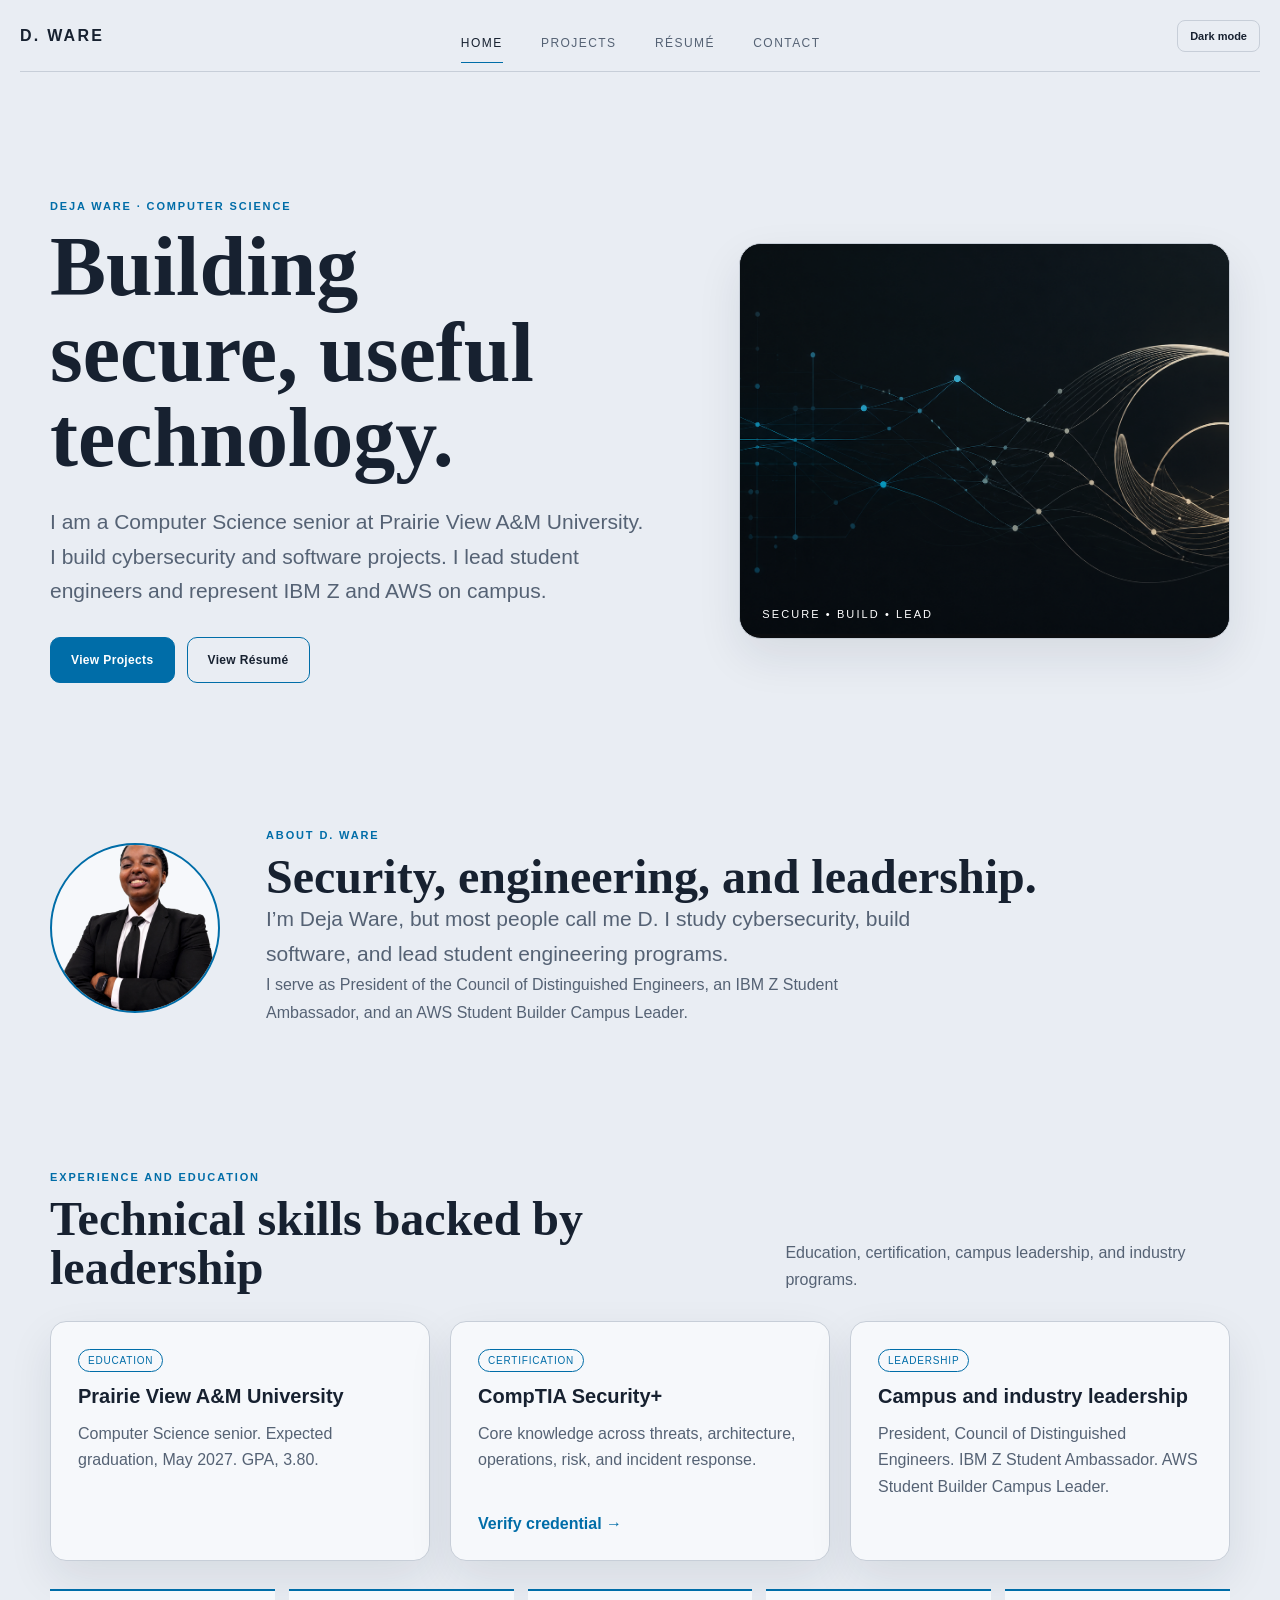
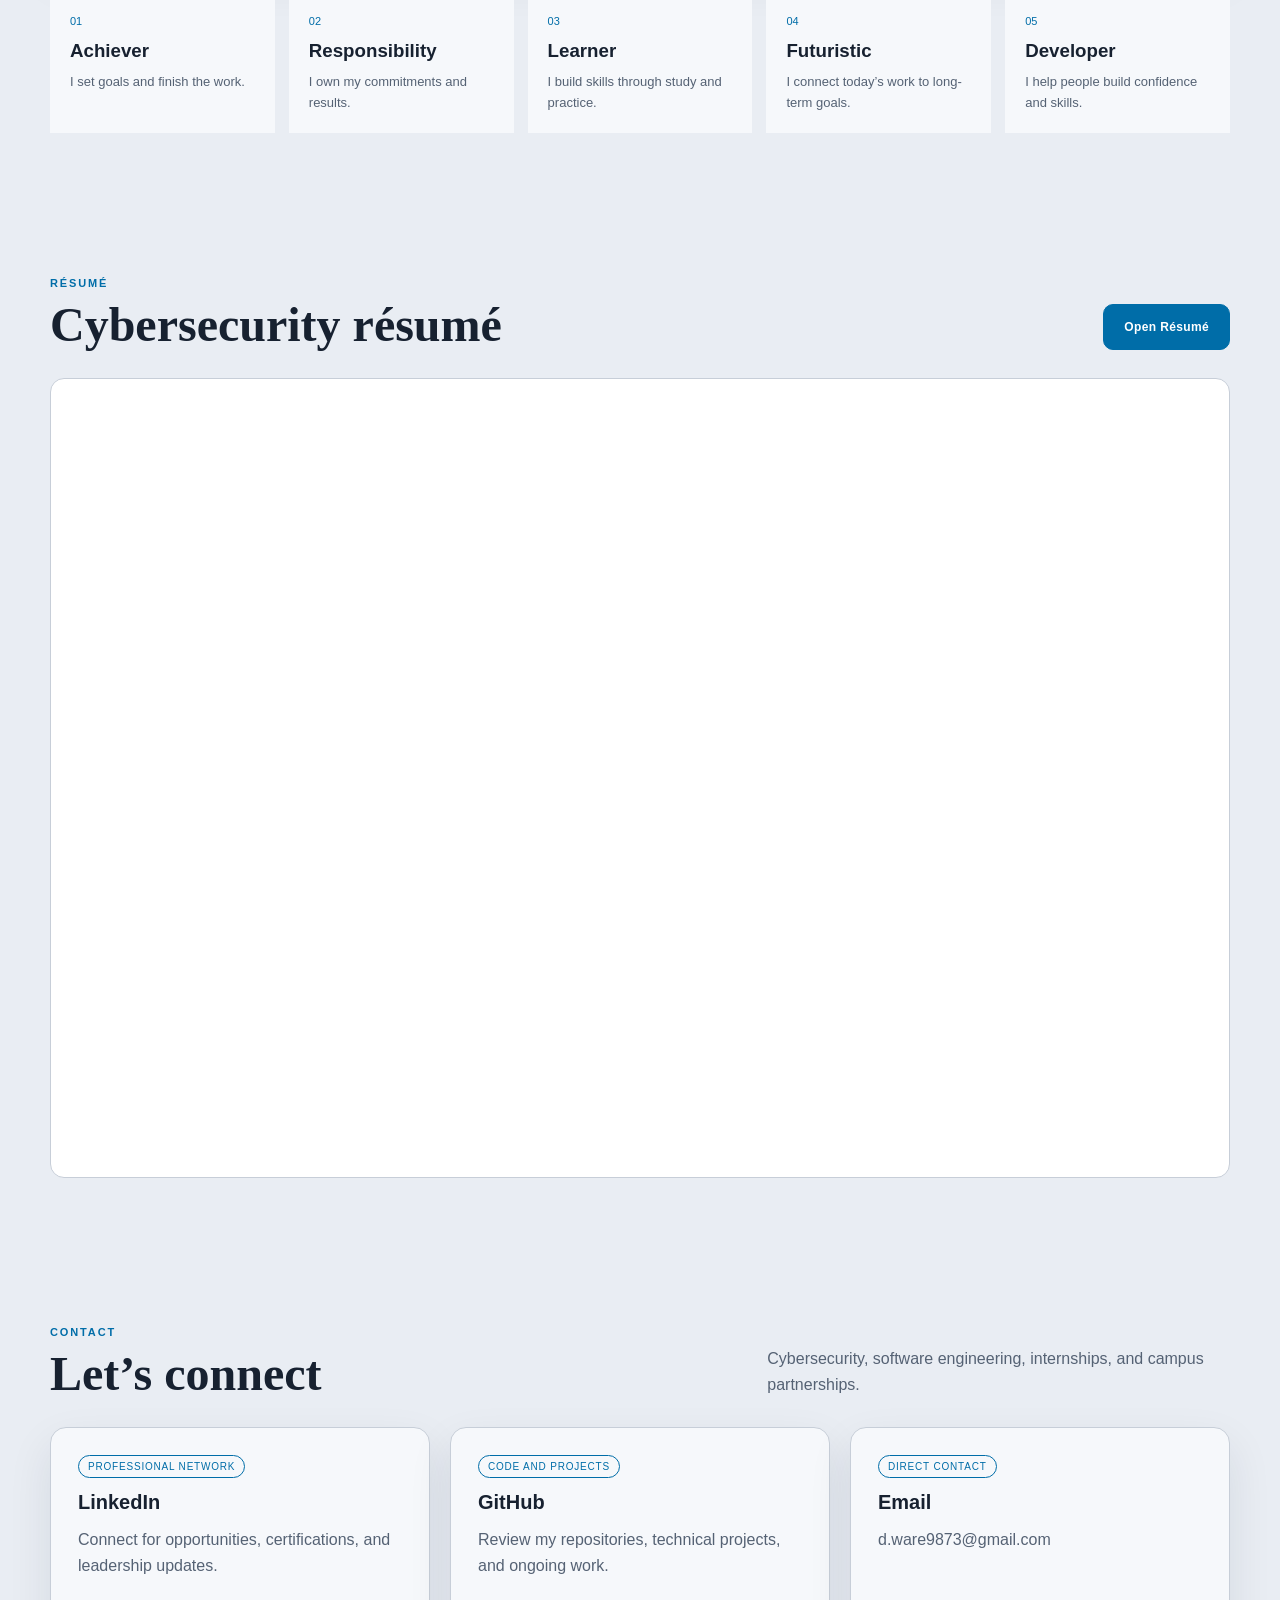
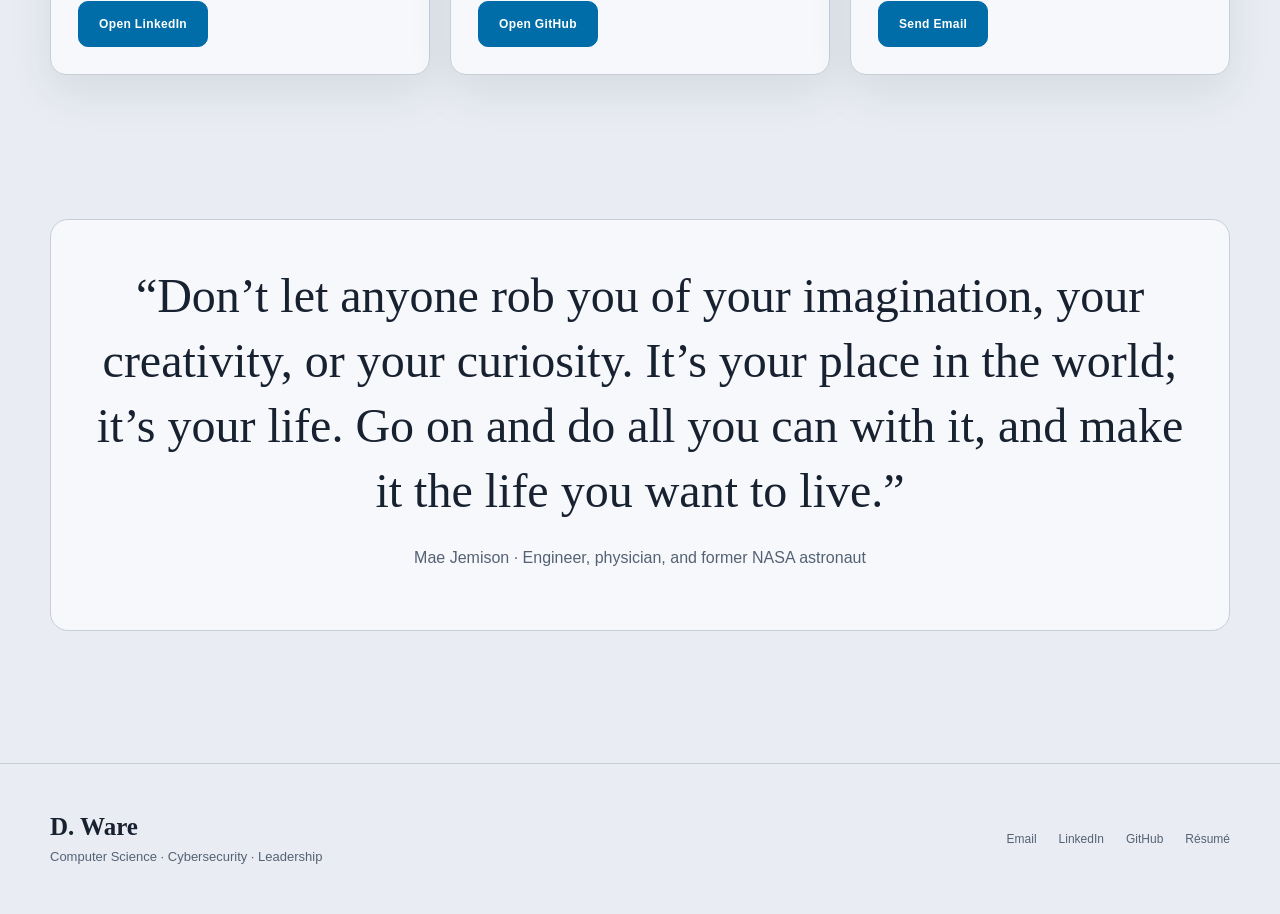
==== commit 5a9011a7: "Set Home and Projects as two-page portfolio" ====
--- a/index.html
+++ b/index.html
@@ -1 +1 @@
-<!DOCTYPE html><html lang="en" data-theme="light"><head><meta charset="UTF-8"><meta name="viewport" content="width=device-width,initial-scale=1.0"><title>D. Ware | Cybersecurity and Technology</title><meta name="description" content="Deja Ware is a Computer Science senior focused on cybersecurity, software engineering, and technical leadership."><link rel="canonical" href="https://dware11.github.io/dwarehq/"><meta property="og:type" content="website"><meta property="og:url" content="https://dware11.github.io/dwarehq/"><meta property="og:title" content="D. Ware | Cybersecurity and Technology"><meta property="og:description" content="Computer Science senior focused on cybersecurity, software engineering, and technical leadership."><meta property="og:image" content="https://dware11.github.io/dwarehq/images/headshot.png"><meta property="og:image:alt" content="Portrait of Deja Ware"><link rel="icon" href="favicon.svg" type="image/svg+xml"><link rel="stylesheet" href="styles.css"></head><body><header class="topbar"><a class="logo" href="./">D. WARE</a><nav class="primary-nav" aria-label="Portfolio navigation"><a href="./" class="current">Home</a><a href="about/">About</a><a href="#projects">Projects</a><a href="#contact">Contact</a></nav><div class="nav-actions"><button class="theme-toggle" type="button" onclick="toggleTheme()">Dark mode</button></div></header><main><section class="hero"><div class="container hero-grid"><div><div class="eyebrow">DEJA WARE · COMPUTER SCIENCE</div><h1>Building secure, useful technology.</h1><p class="lead">I am a Computer Science senior at Prairie View A&amp;M University. I build cybersecurity and software projects. I lead student engineers and represent IBM Z and AWS on campus.</p><div class="button-row"><a class="button primary" href="#projects">View Projects</a><a class="button secondary" href="about/#resume">View Résumé</a></div></div><div class="hero-art"><img src="assets/home-banner.png" alt="Cybersecurity and technology banner"></div></div></section><section class="section" id="profile"><div class="container"><div class="section-heading"><div><div class="eyebrow">CAREER PROFILE</div><h2>What I bring</h2></div><p>Security knowledge, technical projects, and campus leadership.</p></div><div class="card-grid"><article class="card"><span class="tag">Security</span><h3>CompTIA Security+</h3><p>Validated skills in threats, vulnerabilities, secure architecture, operations, and risk management.</p><a class="text-link" href="https://www.credly.com/badges/d537a1e0-2c64-4df1-b130-748db35ae203/public_url" target="_blank" rel="noopener noreferrer">Verify credential →</a></article><article class="card"><span class="tag">Leadership</span><h3>Council of Distinguished Engineers</h3><p>President. I lead programs, coordinate teams, and support student growth.</p><a class="text-link" href="about/#experience">View experience →</a></article><article class="card"><span class="tag">Industry</span><h3>IBM Z and AWS</h3><p>IBM Z Student Ambassador and AWS Student Builder Campus Leader.</p><a class="text-link" href="about/">About D. Ware →</a></article></div></div></section><section class="section" id="projects"><div class="container"><div class="section-heading"><div><div class="eyebrow">SELECTED PROJECTS</div><h2>Featured work</h2></div><p>Selected software and community technology work.</p></div><div class="card-grid two"><article class="card"><span class="tag">Hackathon Project</span><h3>AskPV</h3><p>A hackathon project built to improve access to campus guidance for the Prairie View community.</p><span class="text-link">Details available on request</span></article><article class="card"><span class="tag">Flagship Project</span><h3>FLARE</h3><p>Review the public repository and current implementation.</p><a class="button secondary" href="https://github.com/dware11/FLARE" target="_blank" rel="noopener noreferrer">View Repository</a></article></div><div class="button-row"><a class="button primary" href="https://github.com/dware11" target="_blank" rel="noopener noreferrer">More on GitHub</a></div></div></section><section class="section" id="contact"><div class="container"><div class="section-heading"><div><div class="eyebrow">CONTACT</div><h2>Let&rsquo;s connect</h2></div><p>Cybersecurity, software engineering, internships, and campus partnerships.</p></div><div class="contact-grid"><article class="card"><span class="tag">Professional Network</span><h3>LinkedIn</h3><p>Connect for opportunities, certifications, and leadership updates.</p><a class="button primary" href="https://www.linkedin.com/in/ware-deja42" target="_blank" rel="noopener noreferrer">Open LinkedIn</a></article><article class="card"><span class="tag">Code and Projects</span><h3>GitHub</h3><p>Review my repositories, technical projects, and ongoing work.</p><a class="button primary" href="https://github.com/dware11" target="_blank" rel="noopener noreferrer">Open GitHub</a></article><article class="card"><span class="tag">Direct Contact</span><h3>Email</h3><p>d.ware9873@gmail.com</p><a class="button primary" href="mailto:d.ware9873@gmail.com">Send Email</a></article></div></div></section><section class="section"><div class="container panel quote-panel"><blockquote>&ldquo;Don&rsquo;t let anyone rob you of your imagination, your creativity, or your curiosity. It&rsquo;s your place in the world; it&rsquo;s your life. Go on and do all you can with it, and make it the life you want to live.&rdquo;</blockquote><p>Mae Jemison · Engineer, physician, and former NASA astronaut</p></div></section></main><footer class="site-footer"><div class="container footer-inner"><div><div class="footer-name">D. Ware</div><p class="footer-note">Computer Science · Cybersecurity · Leadership</p></div><div class="footer-links"><a href="mailto:d.ware9873@gmail.com">Email</a><a href="https://www.linkedin.com/in/ware-deja42" target="_blank" rel="noopener noreferrer">LinkedIn</a><a href="https://github.com/dware11" target="_blank" rel="noopener noreferrer">GitHub</a><a href="about/#resume">Résumé</a></div></div></footer><script src="script.js"></script></body></html>
+<!DOCTYPE html><html lang="en" data-theme="light"><head><meta charset="UTF-8"><meta name="viewport" content="width=device-width,initial-scale=1.0"><title>D. Ware | Cybersecurity and Technology</title><meta name="description" content="Deja Ware is a Computer Science senior focused on cybersecurity, software engineering, and technical leadership."><link rel="canonical" href="https://dware11.github.io/dwarehq/"><meta property="og:type" content="website"><meta property="og:url" content="https://dware11.github.io/dwarehq/"><meta property="og:title" content="D. Ware | Cybersecurity and Technology"><meta property="og:description" content="Computer Science senior focused on cybersecurity, software engineering, and technical leadership."><meta property="og:image" content="https://dware11.github.io/dwarehq/images/headshot.png"><meta property="og:image:alt" content="Portrait of Deja Ware"><link rel="icon" href="favicon.svg" type="image/svg+xml"><link rel="stylesheet" href="styles.css"></head><body><header class="topbar"><a class="logo" href="./">D. WARE</a><nav class="primary-nav" aria-label="Portfolio navigation"><a href="./" class="current">Home</a><a href="projects/">Projects</a><a href="#resume">Résumé</a><a href="#contact">Contact</a></nav><div class="nav-actions"><button class="theme-toggle" type="button" onclick="toggleTheme()">Dark mode</button></div></header><main><section class="hero"><div class="container hero-grid"><div><div class="eyebrow">DEJA WARE · COMPUTER SCIENCE</div><h1>Building secure, useful technology.</h1><p class="lead">I am a Computer Science senior at Prairie View A&amp;M University. I build cybersecurity and software projects. I lead student engineers and represent IBM Z and AWS on campus.</p><div class="button-row"><a class="button primary" href="projects/">View Projects</a><a class="button secondary" href="#resume">View Résumé</a></div></div><div class="hero-art"><img src="assets/home-banner.png" alt="Cybersecurity and technology banner"></div></div></section><section class="section" id="about"><div class="container portrait-row"><img class="portrait" src="images/headshot.png" alt="Deja Ware"><div><div class="eyebrow">ABOUT D. WARE</div><h2>Security, engineering, and leadership.</h2><p class="lead">I&rsquo;m Deja Ware, but most people call me D. I study cybersecurity, build software, and lead student engineering programs.</p><p class="body-copy">I serve as President of the Council of Distinguished Engineers, an IBM Z Student Ambassador, and an AWS Student Builder Campus Leader.</p></div></div></section><section class="section" id="experience"><div class="container"><div class="section-heading"><div><div class="eyebrow">EXPERIENCE AND EDUCATION</div><h2>Technical skills backed by leadership</h2></div><p>Education, certification, campus leadership, and industry programs.</p></div><div class="card-grid"><article class="card"><span class="tag">Education</span><h3>Prairie View A&amp;M University</h3><p>Computer Science senior. Expected graduation, May 2027. GPA, 3.80.</p></article><article class="card"><span class="tag">Certification</span><h3>CompTIA Security+</h3><p>Core knowledge across threats, architecture, operations, risk, and incident response.</p><a class="text-link" href="https://www.credly.com/badges/d537a1e0-2c64-4df1-b130-748db35ae203/public_url" target="_blank" rel="noopener noreferrer">Verify credential →</a></article><article class="card"><span class="tag">Leadership</span><h3>Campus and industry leadership</h3><p>President, Council of Distinguished Engineers. IBM Z Student Ambassador. AWS Student Builder Campus Leader.</p></article></div><div class="strength-grid"><article class="strength"><span>01</span><h3>Achiever</h3><p>I set goals and finish the work.</p></article><article class="strength"><span>02</span><h3>Responsibility</h3><p>I own my commitments and results.</p></article><article class="strength"><span>03</span><h3>Learner</h3><p>I build skills through study and practice.</p></article><article class="strength"><span>04</span><h3>Futuristic</h3><p>I connect today&rsquo;s work to long-term goals.</p></article><article class="strength"><span>05</span><h3>Developer</h3><p>I help people build confidence and skills.</p></article></div></div></section><section class="section" id="resume"><div class="container"><div class="section-heading"><div><div class="eyebrow">RÉSUMÉ</div><h2>Cybersecurity résumé</h2></div><button class="button primary resume-open" type="button" data-resume-open>Open Résumé</button></div><iframe class="resume-frame" src="assets/Deja_Ware_Cyber_Resume.pdf#view=FitH" title="Deja Ware cybersecurity résumé"><p>Your browser does not display this PDF. <a href="assets/Deja_Ware_Cyber_Resume.pdf">Open the résumé PDF</a>.</p></iframe></div></section><section class="section" id="contact"><div class="container"><div class="section-heading"><div><div class="eyebrow">CONTACT</div><h2>Let&rsquo;s connect</h2></div><p>Cybersecurity, software engineering, internships, and campus partnerships.</p></div><div class="contact-grid"><article class="card"><span class="tag">Professional Network</span><h3>LinkedIn</h3><p>Connect for opportunities, certifications, and leadership updates.</p><a class="button primary" href="https://www.linkedin.com/in/ware-deja42" target="_blank" rel="noopener noreferrer">Open LinkedIn</a></article><article class="card"><span class="tag">Code and Projects</span><h3>GitHub</h3><p>Review my repositories, technical projects, and ongoing work.</p><a class="button primary" href="https://github.com/dware11" target="_blank" rel="noopener noreferrer">Open GitHub</a></article><article class="card"><span class="tag">Direct Contact</span><h3>Email</h3><p>d.ware9873@gmail.com</p><a class="button primary" href="mailto:d.ware9873@gmail.com">Send Email</a></article></div></div></section><section class="section"><div class="container panel quote-panel"><blockquote>&ldquo;Don&rsquo;t let anyone rob you of your imagination, your creativity, or your curiosity. It&rsquo;s your place in the world; it&rsquo;s your life. Go on and do all you can with it, and make it the life you want to live.&rdquo;</blockquote><p>Mae Jemison · Engineer, physician, and former NASA astronaut</p></div></section></main><dialog class="resume-dialog" aria-labelledby="resume-dialog-title"><div class="resume-dialog-bar"><div><strong id="resume-dialog-title">Deja Ware · Cybersecurity Résumé</strong><span>Swipe to review the page</span></div><button class="resume-close" type="button" data-resume-close aria-label="Close résumé and return to the page">Close</button></div><iframe src="assets/Deja_Ware_Cyber_Resume.pdf#view=FitH" title="Deja Ware cybersecurity résumé PDF"></iframe><div class="resume-dialog-actions"><a class="button secondary" href="assets/Deja_Ware_Cyber_Resume.pdf" download>Download PDF</a><button class="button primary" type="button" data-resume-close>Back to Home</button></div></dialog><footer class="site-footer"><div class="container footer-inner"><div><div class="footer-name">D. Ware</div><p class="footer-note">Computer Science · Cybersecurity · Leadership</p></div><div class="footer-links"><a href="mailto:d.ware9873@gmail.com">Email</a><a href="https://www.linkedin.com/in/ware-deja42" target="_blank" rel="noopener noreferrer">LinkedIn</a><a href="https://github.com/dware11" target="_blank" rel="noopener noreferrer">GitHub</a><a href="#resume">Résumé</a></div></div></footer><script src="script.js"></script></body></html>
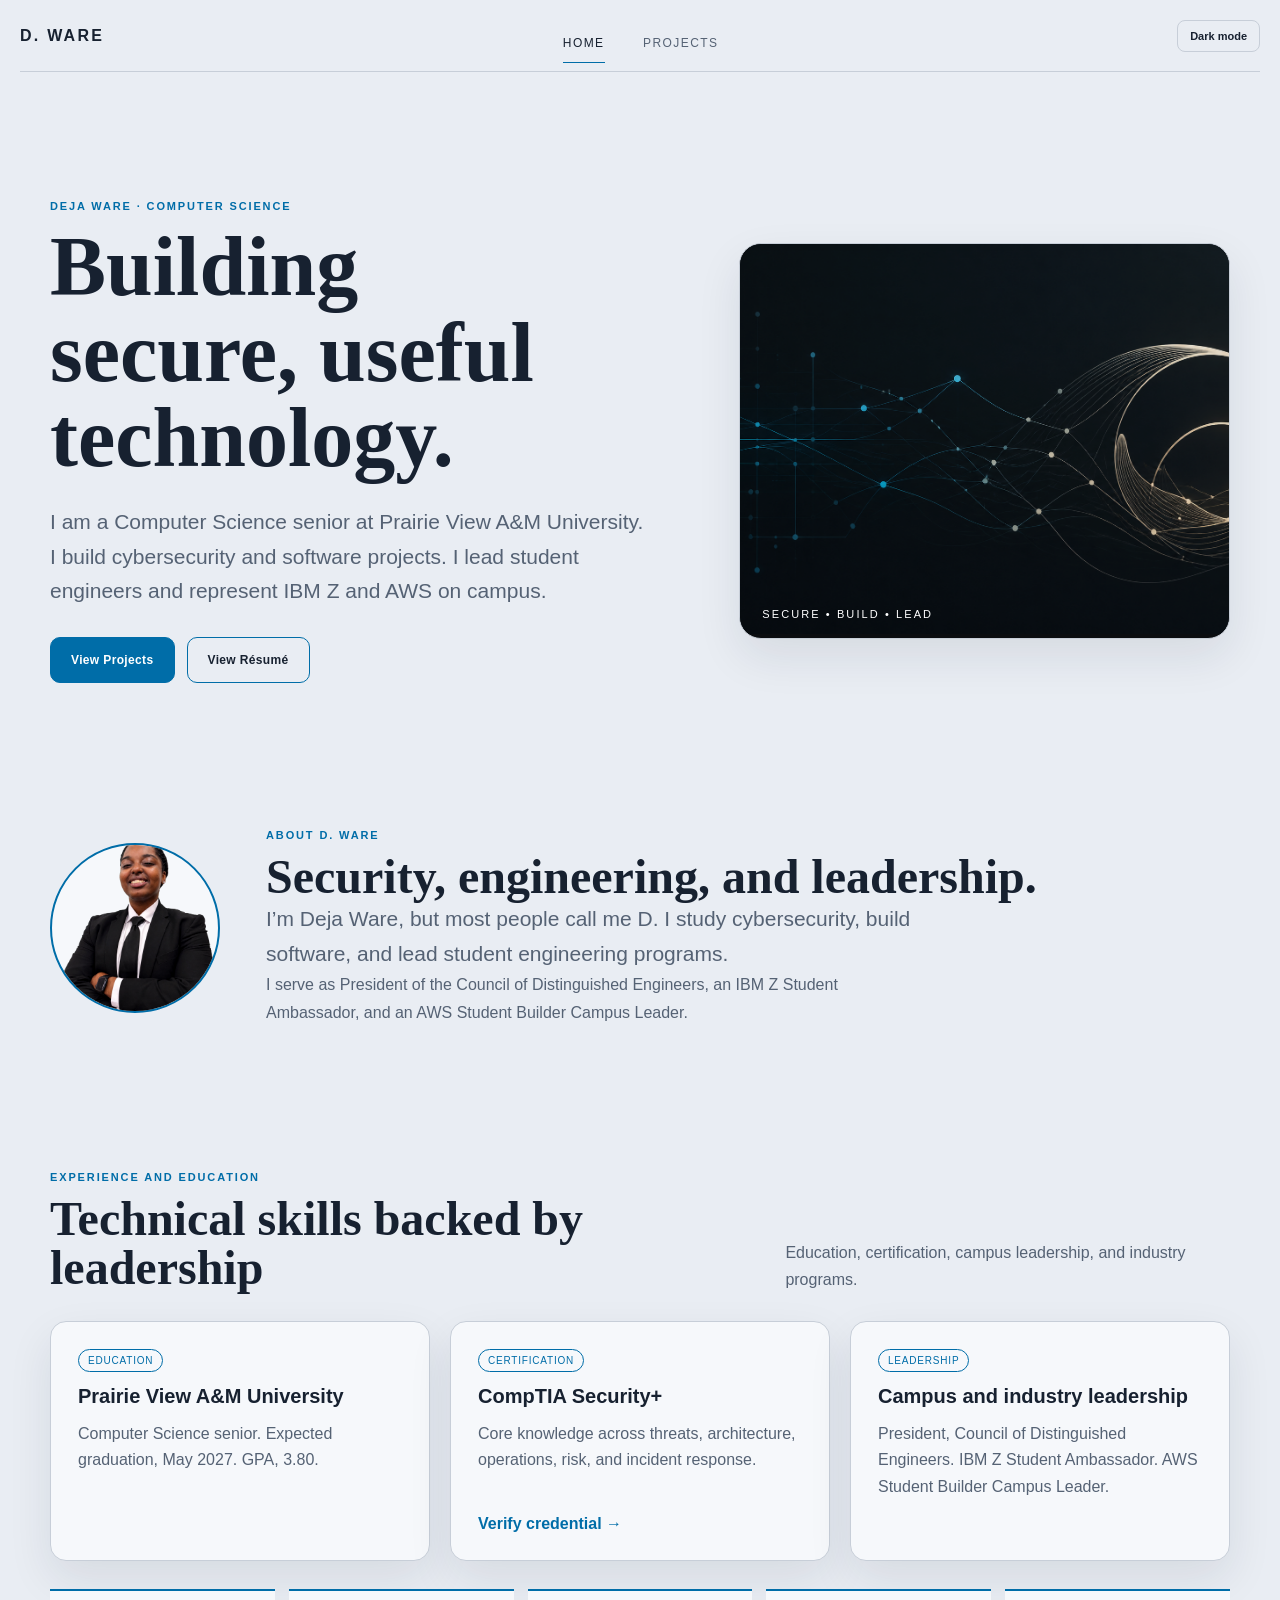
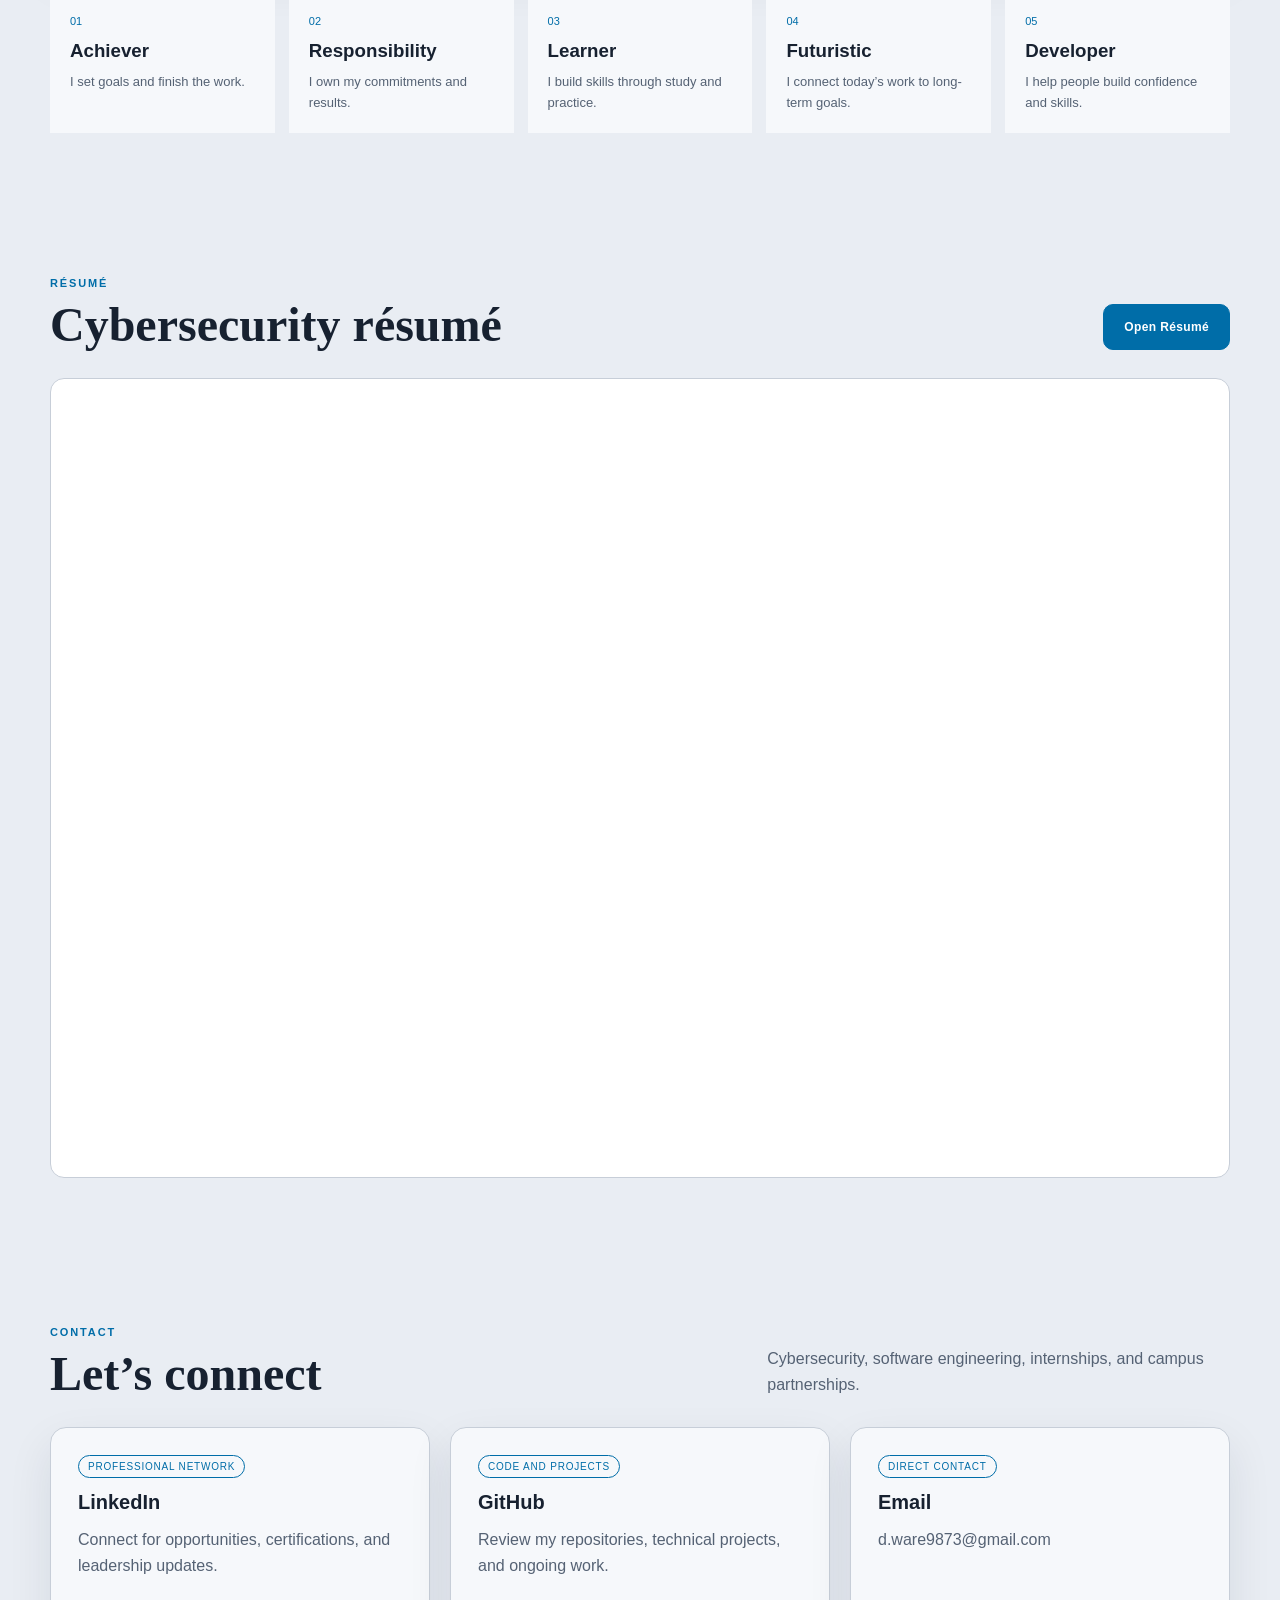
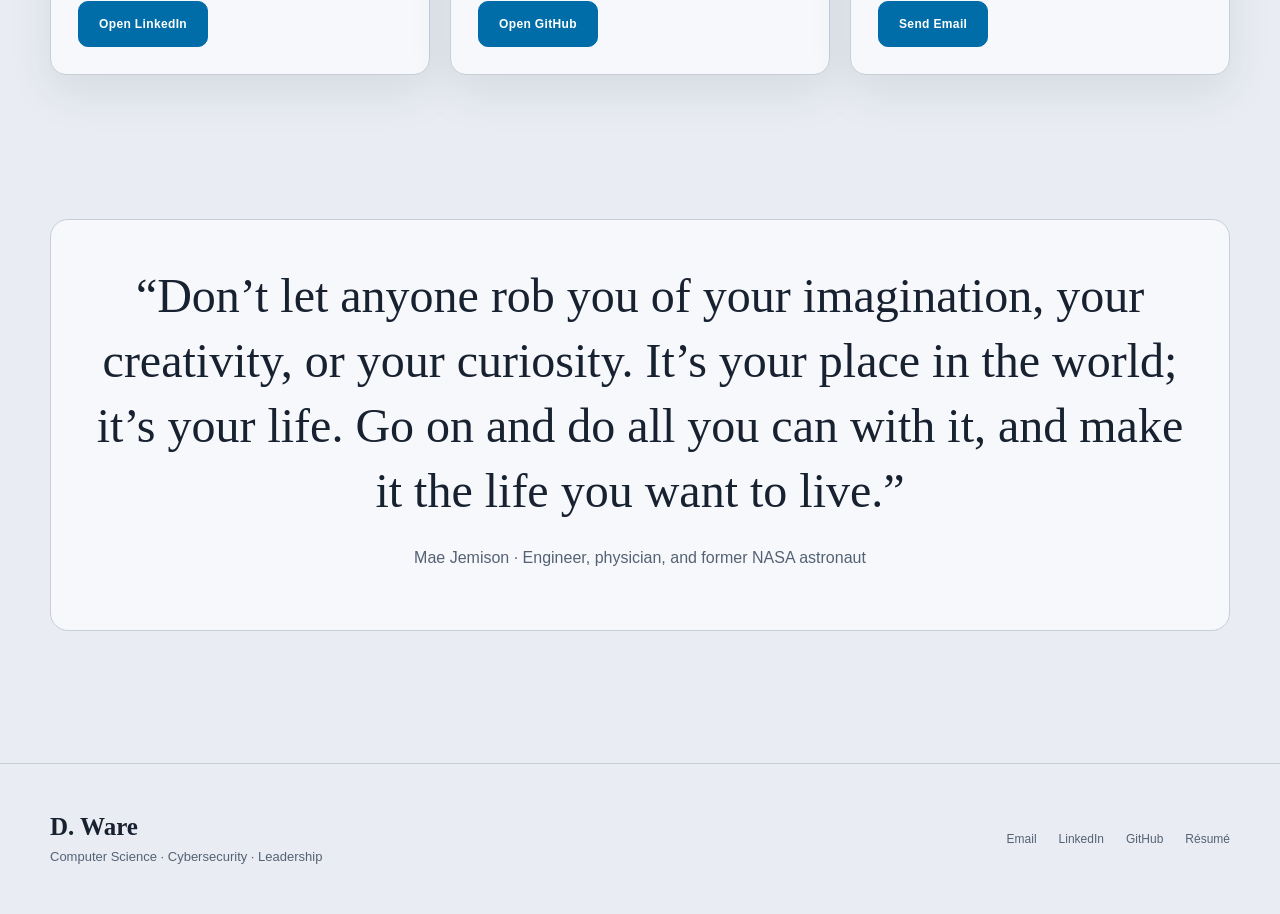
==== commit 29538e70: "Show only Home and Projects in navigation" ====
--- a/index.html
+++ b/index.html
@@ -1 +1 @@
-<!DOCTYPE html><html lang="en" data-theme="light"><head><meta charset="UTF-8"><meta name="viewport" content="width=device-width,initial-scale=1.0"><title>D. Ware | Cybersecurity and Technology</title><meta name="description" content="Deja Ware is a Computer Science senior focused on cybersecurity, software engineering, and technical leadership."><link rel="canonical" href="https://dware11.github.io/dwarehq/"><meta property="og:type" content="website"><meta property="og:url" content="https://dware11.github.io/dwarehq/"><meta property="og:title" content="D. Ware | Cybersecurity and Technology"><meta property="og:description" content="Computer Science senior focused on cybersecurity, software engineering, and technical leadership."><meta property="og:image" content="https://dware11.github.io/dwarehq/images/headshot.png"><meta property="og:image:alt" content="Portrait of Deja Ware"><link rel="icon" href="favicon.svg" type="image/svg+xml"><link rel="stylesheet" href="styles.css"></head><body><header class="topbar"><a class="logo" href="./">D. WARE</a><nav class="primary-nav" aria-label="Portfolio navigation"><a href="./" class="current">Home</a><a href="projects/">Projects</a><a href="#resume">Résumé</a><a href="#contact">Contact</a></nav><div class="nav-actions"><button class="theme-toggle" type="button" onclick="toggleTheme()">Dark mode</button></div></header><main><section class="hero"><div class="container hero-grid"><div><div class="eyebrow">DEJA WARE · COMPUTER SCIENCE</div><h1>Building secure, useful technology.</h1><p class="lead">I am a Computer Science senior at Prairie View A&amp;M University. I build cybersecurity and software projects. I lead student engineers and represent IBM Z and AWS on campus.</p><div class="button-row"><a class="button primary" href="projects/">View Projects</a><a class="button secondary" href="#resume">View Résumé</a></div></div><div class="hero-art"><img src="assets/home-banner.png" alt="Cybersecurity and technology banner"></div></div></section><section class="section" id="about"><div class="container portrait-row"><img class="portrait" src="images/headshot.png" alt="Deja Ware"><div><div class="eyebrow">ABOUT D. WARE</div><h2>Security, engineering, and leadership.</h2><p class="lead">I&rsquo;m Deja Ware, but most people call me D. I study cybersecurity, build software, and lead student engineering programs.</p><p class="body-copy">I serve as President of the Council of Distinguished Engineers, an IBM Z Student Ambassador, and an AWS Student Builder Campus Leader.</p></div></div></section><section class="section" id="experience"><div class="container"><div class="section-heading"><div><div class="eyebrow">EXPERIENCE AND EDUCATION</div><h2>Technical skills backed by leadership</h2></div><p>Education, certification, campus leadership, and industry programs.</p></div><div class="card-grid"><article class="card"><span class="tag">Education</span><h3>Prairie View A&amp;M University</h3><p>Computer Science senior. Expected graduation, May 2027. GPA, 3.80.</p></article><article class="card"><span class="tag">Certification</span><h3>CompTIA Security+</h3><p>Core knowledge across threats, architecture, operations, risk, and incident response.</p><a class="text-link" href="https://www.credly.com/badges/d537a1e0-2c64-4df1-b130-748db35ae203/public_url" target="_blank" rel="noopener noreferrer">Verify credential →</a></article><article class="card"><span class="tag">Leadership</span><h3>Campus and industry leadership</h3><p>President, Council of Distinguished Engineers. IBM Z Student Ambassador. AWS Student Builder Campus Leader.</p></article></div><div class="strength-grid"><article class="strength"><span>01</span><h3>Achiever</h3><p>I set goals and finish the work.</p></article><article class="strength"><span>02</span><h3>Responsibility</h3><p>I own my commitments and results.</p></article><article class="strength"><span>03</span><h3>Learner</h3><p>I build skills through study and practice.</p></article><article class="strength"><span>04</span><h3>Futuristic</h3><p>I connect today&rsquo;s work to long-term goals.</p></article><article class="strength"><span>05</span><h3>Developer</h3><p>I help people build confidence and skills.</p></article></div></div></section><section class="section" id="resume"><div class="container"><div class="section-heading"><div><div class="eyebrow">RÉSUMÉ</div><h2>Cybersecurity résumé</h2></div><button class="button primary resume-open" type="button" data-resume-open>Open Résumé</button></div><iframe class="resume-frame" src="assets/Deja_Ware_Cyber_Resume.pdf#view=FitH" title="Deja Ware cybersecurity résumé"><p>Your browser does not display this PDF. <a href="assets/Deja_Ware_Cyber_Resume.pdf">Open the résumé PDF</a>.</p></iframe></div></section><section class="section" id="contact"><div class="container"><div class="section-heading"><div><div class="eyebrow">CONTACT</div><h2>Let&rsquo;s connect</h2></div><p>Cybersecurity, software engineering, internships, and campus partnerships.</p></div><div class="contact-grid"><article class="card"><span class="tag">Professional Network</span><h3>LinkedIn</h3><p>Connect for opportunities, certifications, and leadership updates.</p><a class="button primary" href="https://www.linkedin.com/in/ware-deja42" target="_blank" rel="noopener noreferrer">Open LinkedIn</a></article><article class="card"><span class="tag">Code and Projects</span><h3>GitHub</h3><p>Review my repositories, technical projects, and ongoing work.</p><a class="button primary" href="https://github.com/dware11" target="_blank" rel="noopener noreferrer">Open GitHub</a></article><article class="card"><span class="tag">Direct Contact</span><h3>Email</h3><p>d.ware9873@gmail.com</p><a class="button primary" href="mailto:d.ware9873@gmail.com">Send Email</a></article></div></div></section><section class="section"><div class="container panel quote-panel"><blockquote>&ldquo;Don&rsquo;t let anyone rob you of your imagination, your creativity, or your curiosity. It&rsquo;s your place in the world; it&rsquo;s your life. Go on and do all you can with it, and make it the life you want to live.&rdquo;</blockquote><p>Mae Jemison · Engineer, physician, and former NASA astronaut</p></div></section></main><dialog class="resume-dialog" aria-labelledby="resume-dialog-title"><div class="resume-dialog-bar"><div><strong id="resume-dialog-title">Deja Ware · Cybersecurity Résumé</strong><span>Swipe to review the page</span></div><button class="resume-close" type="button" data-resume-close aria-label="Close résumé and return to the page">Close</button></div><iframe src="assets/Deja_Ware_Cyber_Resume.pdf#view=FitH" title="Deja Ware cybersecurity résumé PDF"></iframe><div class="resume-dialog-actions"><a class="button secondary" href="assets/Deja_Ware_Cyber_Resume.pdf" download>Download PDF</a><button class="button primary" type="button" data-resume-close>Back to Home</button></div></dialog><footer class="site-footer"><div class="container footer-inner"><div><div class="footer-name">D. Ware</div><p class="footer-note">Computer Science · Cybersecurity · Leadership</p></div><div class="footer-links"><a href="mailto:d.ware9873@gmail.com">Email</a><a href="https://www.linkedin.com/in/ware-deja42" target="_blank" rel="noopener noreferrer">LinkedIn</a><a href="https://github.com/dware11" target="_blank" rel="noopener noreferrer">GitHub</a><a href="#resume">Résumé</a></div></div></footer><script src="script.js"></script></body></html>+<!DOCTYPE html><html lang="en" data-theme="light"><head><meta charset="UTF-8"><meta name="viewport" content="width=device-width,initial-scale=1.0"><title>D. Ware | Cybersecurity and Technology</title><meta name="description" content="Deja Ware is a Computer Science senior focused on cybersecurity, software engineering, and technical leadership."><link rel="canonical" href="https://dware11.github.io/dwarehq/"><meta property="og:type" content="website"><meta property="og:url" content="https://dware11.github.io/dwarehq/"><meta property="og:title" content="D. Ware | Cybersecurity and Technology"><meta property="og:description" content="Computer Science senior focused on cybersecurity, software engineering, and technical leadership."><meta property="og:image" content="https://dware11.github.io/dwarehq/images/headshot.png"><meta property="og:image:alt" content="Portrait of Deja Ware"><link rel="icon" href="favicon.svg" type="image/svg+xml"><link rel="stylesheet" href="styles.css"></head><body><header class="topbar"><a class="logo" href="./">D. WARE</a><nav class="primary-nav" aria-label="Portfolio navigation"><a href="./" class="current">Home</a><a href="projects/">Projects</a></nav><div class="nav-actions"><button class="theme-toggle" type="button" onclick="toggleTheme()">Dark mode</button></div></header><main><section class="hero"><div class="container hero-grid"><div><div class="eyebrow">DEJA WARE · COMPUTER SCIENCE</div><h1>Building secure, useful technology.</h1><p class="lead">I am a Computer Science senior at Prairie View A&amp;M University. I build cybersecurity and software projects. I lead student engineers and represent IBM Z and AWS on campus.</p><div class="button-row"><a class="button primary" href="projects/">View Projects</a><a class="button secondary" href="#resume">View Résumé</a></div></div><div class="hero-art"><img src="assets/home-banner.png" alt="Cybersecurity and technology banner"></div></div></section><section class="section" id="about"><div class="container portrait-row"><img class="portrait" src="images/headshot.png" alt="Deja Ware"><div><div class="eyebrow">ABOUT D. WARE</div><h2>Security, engineering, and leadership.</h2><p class="lead">I&rsquo;m Deja Ware, but most people call me D. I study cybersecurity, build software, and lead student engineering programs.</p><p class="body-copy">I serve as President of the Council of Distinguished Engineers, an IBM Z Student Ambassador, and an AWS Student Builder Campus Leader.</p></div></div></section><section class="section" id="experience"><div class="container"><div class="section-heading"><div><div class="eyebrow">EXPERIENCE AND EDUCATION</div><h2>Technical skills backed by leadership</h2></div><p>Education, certification, campus leadership, and industry programs.</p></div><div class="card-grid"><article class="card"><span class="tag">Education</span><h3>Prairie View A&amp;M University</h3><p>Computer Science senior. Expected graduation, May 2027. GPA, 3.80.</p></article><article class="card"><span class="tag">Certification</span><h3>CompTIA Security+</h3><p>Core knowledge across threats, architecture, operations, risk, and incident response.</p><a class="text-link" href="https://www.credly.com/badges/d537a1e0-2c64-4df1-b130-748db35ae203/public_url" target="_blank" rel="noopener noreferrer">Verify credential →</a></article><article class="card"><span class="tag">Leadership</span><h3>Campus and industry leadership</h3><p>President, Council of Distinguished Engineers. IBM Z Student Ambassador. AWS Student Builder Campus Leader.</p></article></div><div class="strength-grid"><article class="strength"><span>01</span><h3>Achiever</h3><p>I set goals and finish the work.</p></article><article class="strength"><span>02</span><h3>Responsibility</h3><p>I own my commitments and results.</p></article><article class="strength"><span>03</span><h3>Learner</h3><p>I build skills through study and practice.</p></article><article class="strength"><span>04</span><h3>Futuristic</h3><p>I connect today&rsquo;s work to long-term goals.</p></article><article class="strength"><span>05</span><h3>Developer</h3><p>I help people build confidence and skills.</p></article></div></div></section><section class="section" id="resume"><div class="container"><div class="section-heading"><div><div class="eyebrow">RÉSUMÉ</div><h2>Cybersecurity résumé</h2></div><button class="button primary resume-open" type="button" data-resume-open>Open Résumé</button></div><iframe class="resume-frame" src="assets/Deja_Ware_Cyber_Resume.pdf#view=FitH" title="Deja Ware cybersecurity résumé"><p>Your browser does not display this PDF. <a href="assets/Deja_Ware_Cyber_Resume.pdf">Open the résumé PDF</a>.</p></iframe></div></section><section class="section" id="contact"><div class="container"><div class="section-heading"><div><div class="eyebrow">CONTACT</div><h2>Let&rsquo;s connect</h2></div><p>Cybersecurity, software engineering, internships, and campus partnerships.</p></div><div class="contact-grid"><article class="card"><span class="tag">Professional Network</span><h3>LinkedIn</h3><p>Connect for opportunities, certifications, and leadership updates.</p><a class="button primary" href="https://www.linkedin.com/in/ware-deja42" target="_blank" rel="noopener noreferrer">Open LinkedIn</a></article><article class="card"><span class="tag">Code and Projects</span><h3>GitHub</h3><p>Review my repositories, technical projects, and ongoing work.</p><a class="button primary" href="https://github.com/dware11" target="_blank" rel="noopener noreferrer">Open GitHub</a></article><article class="card"><span class="tag">Direct Contact</span><h3>Email</h3><p>d.ware9873@gmail.com</p><a class="button primary" href="mailto:d.ware9873@gmail.com">Send Email</a></article></div></div></section><section class="section"><div class="container panel quote-panel"><blockquote>&ldquo;Don&rsquo;t let anyone rob you of your imagination, your creativity, or your curiosity. It&rsquo;s your place in the world; it&rsquo;s your life. Go on and do all you can with it, and make it the life you want to live.&rdquo;</blockquote><p>Mae Jemison · Engineer, physician, and former NASA astronaut</p></div></section></main><dialog class="resume-dialog" aria-labelledby="resume-dialog-title"><div class="resume-dialog-bar"><div><strong id="resume-dialog-title">Deja Ware · Cybersecurity Résumé</strong><span>Swipe to review the page</span></div><button class="resume-close" type="button" data-resume-close aria-label="Close résumé and return to the page">Close</button></div><iframe src="assets/Deja_Ware_Cyber_Resume.pdf#view=FitH" title="Deja Ware cybersecurity résumé PDF"></iframe><div class="resume-dialog-actions"><a class="button secondary" href="assets/Deja_Ware_Cyber_Resume.pdf" download>Download PDF</a><button class="button primary" type="button" data-resume-close>Back to Home</button></div></dialog><footer class="site-footer"><div class="container footer-inner"><div><div class="footer-name">D. Ware</div><p class="footer-note">Computer Science · Cybersecurity · Leadership</p></div><div class="footer-links"><a href="mailto:d.ware9873@gmail.com">Email</a><a href="https://www.linkedin.com/in/ware-deja42" target="_blank" rel="noopener noreferrer">LinkedIn</a><a href="https://github.com/dware11" target="_blank" rel="noopener noreferrer">GitHub</a><a href="#resume">Résumé</a></div></div></footer><script src="script.js"></script></body></html>
--- a/styles.css
+++ b/styles.css
@@ -1,3 +1,3 @@
 :root{--bg:#e9edf3;--panel:#f6f8fb;--ink:#172130;--muted:#556274;--line:#c7ced8;--accent:#006da8;--accent2:#00a8dd;--dark:#0b0d10;--shadow:0 18px 45px rgba(20,34,52,.09);--display:Georgia,'Times New Roman',serif;--tech:'Segoe UI',Arial,sans-serif}html[data-theme="dark"]{--bg:#090b0d;--panel:#121519;--ink:#f5f2eb;--muted:#c7cbd1;--line:#343941;--accent:#14c5f4;--accent2:#4ba3ff;--shadow:none}*{box-sizing:border-box;margin:0;padding:0}html{scroll-behavior:smooth}body{min-height:100vh;background:var(--bg);color:var(--ink);font-family:var(--tech);overflow-x:hidden}a{color:inherit}.container{width:min(1180px,calc(100% - 40px));margin-inline:auto}.topbar{position:sticky;top:0;z-index:20;width:min(1240px,calc(100% - 28px));min-height:72px;margin:auto;background:var(--bg);border-bottom:1px solid var(--line);display:flex;align-items:center;justify-content:space-between;gap:24px}.logo{font-family:var(--tech);font-weight:800;letter-spacing:.14em;text-decoration:none;white-space:nowrap}.primary-nav{display:flex;align-items:center;justify-content:center;gap:clamp(16px,3vw,42px)}.primary-nav a{font-size:12px;letter-spacing:.12em;text-transform:uppercase;text-decoration:none;color:var(--muted);padding:27px 0 12px;border-bottom:1px solid transparent}.primary-nav a:hover,.primary-nav a.current{color:var(--ink);border-color:var(--accent)}.nav-actions{display:flex;align-items:center;gap:10px}.theme-toggle{border:1px solid var(--line);background:transparent;color:var(--ink);border-radius:8px;padding:9px 12px;cursor:pointer;font:600 11px var(--tech)}.button{display:inline-flex;align-items:center;justify-content:center;min-height:46px;padding:12px 20px;border:1px solid var(--accent);border-radius:10px;font:700 12px var(--tech);letter-spacing:.03em;text-decoration:none;transition:.2s ease}.button:hover{transform:translateY(-2px);filter:brightness(1.06)}.button.primary{background:var(--accent);color:#fff}.button.secondary{background:transparent;color:var(--ink)}.eyebrow{font-size:11px;letter-spacing:.17em;text-transform:uppercase;color:var(--accent);margin-bottom:12px;font-weight:700}h1,h2{font-family:var(--display);line-height:1.02}h1{font-size:clamp(44px,7vw,84px);max-width:12ch}h2{font-size:clamp(30px,4vw,48px)}h3{line-height:1.25}.lead{font-size:clamp(17px,2vw,21px);line-height:1.65;color:var(--muted);max-width:62ch}.body-copy{line-height:1.75;color:var(--muted);max-width:68ch}.button-row{display:flex;flex-wrap:wrap;gap:12px;margin-top:28px}.hero{padding:clamp(70px,10vw,130px) 0 74px}.hero-grid{display:grid;grid-template-columns:minmax(0,1.1fr) minmax(320px,.9fr);gap:clamp(36px,7vw,90px);align-items:center}.hero h1{margin-bottom:24px}.hero .lead{margin-bottom:8px}.hero-art{position:relative;min-height:390px;border:1px solid var(--line);border-radius:22px;overflow:hidden;background:var(--dark);box-shadow:var(--shadow)}.hero-art img{width:100%;height:100%;min-height:390px;object-fit:cover;opacity:.9}.hero-art::after{content:'SECURE  •  BUILD  •  LEAD';position:absolute;left:22px;bottom:18px;color:#fff;font-size:11px;letter-spacing:.19em}.section{padding:72px 0}.section-heading{display:flex;justify-content:space-between;align-items:end;gap:28px;margin-bottom:28px}.section-heading p{color:var(--muted);line-height:1.65;max-width:52ch}.card-grid{display:grid;grid-template-columns:repeat(3,minmax(0,1fr));gap:20px}.card-grid.two{grid-template-columns:repeat(2,minmax(0,1fr))}.card{display:flex;flex-direction:column;min-height:240px;padding:27px;border:1px solid var(--line);border-radius:16px;background:var(--panel);box-shadow:var(--shadow)}.card h3{font-size:20px;margin:12px 0}.card p{color:var(--muted);line-height:1.65;margin-bottom:22px}.card .button,.card .text-link{margin-top:auto;align-self:flex-start}.tag{align-self:flex-start;padding:5px 9px;border:1px solid currentColor;border-radius:999px;color:var(--accent);font-size:10px;letter-spacing:.08em;text-transform:uppercase}.text-link{color:var(--accent);font-weight:700;text-decoration:none}.split{display:grid;grid-template-columns:1fr 1fr;gap:28px;align-items:start}.panel{padding:clamp(26px,4vw,44px);border:1px solid var(--line);border-radius:18px;background:var(--panel)}.panel h2{margin-bottom:18px}.panel p{color:var(--muted);line-height:1.75;margin-bottom:14px}.portrait-row{display:grid;grid-template-columns:180px 1fr;gap:36px;align-items:center}.portrait{width:170px;height:170px;border-radius:50%;border:2px solid var(--accent);object-fit:cover;object-position:center 22%;background:var(--panel)}.strength-grid{display:grid;grid-template-columns:repeat(5,minmax(0,1fr));gap:14px;margin-top:28px}.strength{padding:20px;border-top:2px solid var(--accent);background:var(--panel)}.strength span{color:var(--accent);font-size:11px}.strength h3{margin:10px 0}.strength p{font-size:13px;color:var(--muted);line-height:1.55}.cert-strip{display:flex;align-items:center;gap:28px;padding:28px;border:1px solid var(--line);border-radius:18px;background:var(--panel);margin-bottom:54px}.cert-strip img{width:120px;height:120px;object-fit:contain}.cert-strip h2{margin-bottom:10px}.cert-strip p{color:var(--muted);line-height:1.65}.resume-frame{width:100%;height:800px;border:1px solid var(--line);border-radius:14px;background:#fff}.contact-grid{display:grid;grid-template-columns:repeat(3,minmax(0,1fr));gap:20px}.site-footer{margin-top:60px;border-top:1px solid var(--line)}.footer-inner{min-height:150px;display:flex;align-items:center;justify-content:space-between;gap:28px}.footer-name{font:600 25px var(--display)}.footer-note{color:var(--muted);margin-top:8px;font-size:13px}.footer-links{display:flex;flex-wrap:wrap;gap:22px}.footer-links a{color:var(--muted);font-size:12px;text-decoration:none}.footer-links a:hover{color:var(--accent)}.quote-panel{text-align:center}.quote-panel blockquote{font:clamp(28px,4vw,48px)/1.35 Georgia,serif}.quote-panel p{margin-top:20px;color:var(--muted)}section[id]{scroll-margin-top:110px}.resume-open{cursor:pointer}.resume-dialog{width:min(1000px,calc(100% - 32px));height:min(92dvh,920px);max-width:none;max-height:none;margin:auto;padding:0;border:1px solid var(--line);border-radius:18px;background:var(--panel);color:var(--ink);overflow:hidden;box-shadow:0 24px 80px rgba(0,0,0,.3)}.resume-dialog::backdrop{background:rgba(4,9,16,.72);backdrop-filter:blur(5px)}.resume-dialog[open]{display:grid;grid-template-rows:auto 1fr auto;animation:resume-in .22s ease-out}.resume-dialog-bar,.resume-dialog-actions{display:flex;align-items:center;justify-content:space-between;gap:18px;padding:16px 20px;border-bottom:1px solid var(--line)}.resume-dialog-bar div{display:grid;gap:3px}.resume-dialog-bar span{color:var(--muted);font-size:12px}.resume-close{border:1px solid var(--line);border-radius:9px;background:transparent;color:var(--ink);padding:10px 14px;font-weight:700;cursor:pointer}.resume-dialog iframe{width:100%;height:100%;border:0;background:#fff}.resume-dialog-actions{display:none;border-top:1px solid var(--line);border-bottom:0}@keyframes resume-in{from{opacity:0;transform:translateY(18px) scale(.985)}to{opacity:1;transform:none}}
 @media(max-width:900px){.hero-grid,.split{grid-template-columns:1fr}.hero-art{min-height:290px}.card-grid,.contact-grid{grid-template-columns:repeat(2,minmax(0,1fr))}.strength-grid{grid-template-columns:repeat(2,minmax(0,1fr))}.topbar{flex-wrap:wrap;padding:14px 0}.primary-nav{order:3;width:100%;justify-content:flex-start;flex-wrap:wrap;overflow:visible;gap:16px 22px;padding-bottom:4px}.primary-nav a{padding:8px 0 10px}.nav-actions{margin-left:auto}}
-@media(max-width:620px){.container{width:min(100% - 28px,1180px)}.topbar{width:calc(100% - 28px)}.logo{font-size:13px}.theme-toggle{padding:8px 10px}.hero{padding:54px 0}.hero-art,.hero-art img{min-height:235px}.card-grid,.card-grid.two,.contact-grid{grid-template-columns:1fr}.card{min-height:0}.portrait-row{grid-template-columns:1fr;gap:22px}.portrait{width:132px;height:132px}.strength-grid{grid-template-columns:1fr}.section{padding:52px 0}.section-heading{align-items:flex-start;flex-direction:column}.cert-strip{align-items:flex-start;flex-direction:column}.cert-strip img{width:105px;height:105px}.resume-frame{height:570px}.footer-inner{align-items:flex-start;flex-direction:column;padding:32px 0}.button-row,.button{width:100%}.resume-dialog{width:100%;height:100dvh;border:0;border-radius:0}.resume-dialog-bar{padding:12px 14px}.resume-dialog-bar strong{font-size:14px}.resume-dialog-actions{display:grid;grid-template-columns:1fr 1fr;padding:10px 14px}.resume-dialog-actions .button{min-height:44px;padding:10px;font-size:11px}.primary-nav{display:grid;grid-template-columns:repeat(4,minmax(0,1fr));gap:8px;width:100%}.primary-nav a{text-align:center;font-size:10px;padding:8px 2px 10px}.footer-links{gap:16px}.card p{overflow-wrap:anywhere}}
+@media(max-width:620px){.container{width:min(100% - 28px,1180px)}.topbar{width:calc(100% - 28px)}.logo{font-size:13px}.theme-toggle{padding:8px 10px}.hero{padding:54px 0}.hero-art,.hero-art img{min-height:235px}.card-grid,.card-grid.two,.contact-grid{grid-template-columns:1fr}.card{min-height:0}.portrait-row{grid-template-columns:1fr;gap:22px}.portrait{width:132px;height:132px}.strength-grid{grid-template-columns:1fr}.section{padding:52px 0}.section-heading{align-items:flex-start;flex-direction:column}.cert-strip{align-items:flex-start;flex-direction:column}.cert-strip img{width:105px;height:105px}.resume-frame{height:570px}.footer-inner{align-items:flex-start;flex-direction:column;padding:32px 0}.button-row,.button{width:100%}.resume-dialog{width:100%;height:100dvh;border:0;border-radius:0}.resume-dialog-bar{padding:12px 14px}.resume-dialog-bar strong{font-size:14px}.resume-dialog-actions{display:grid;grid-template-columns:1fr 1fr;padding:10px 14px}.resume-dialog-actions .button{min-height:44px;padding:10px;font-size:11px}.primary-nav{display:grid;grid-template-columns:repeat(2,minmax(0,1fr));gap:8px;width:100%}.primary-nav a{text-align:center;font-size:10px;padding:8px 2px 10px}.footer-links{gap:16px}.card p{overflow-wrap:anywhere}}
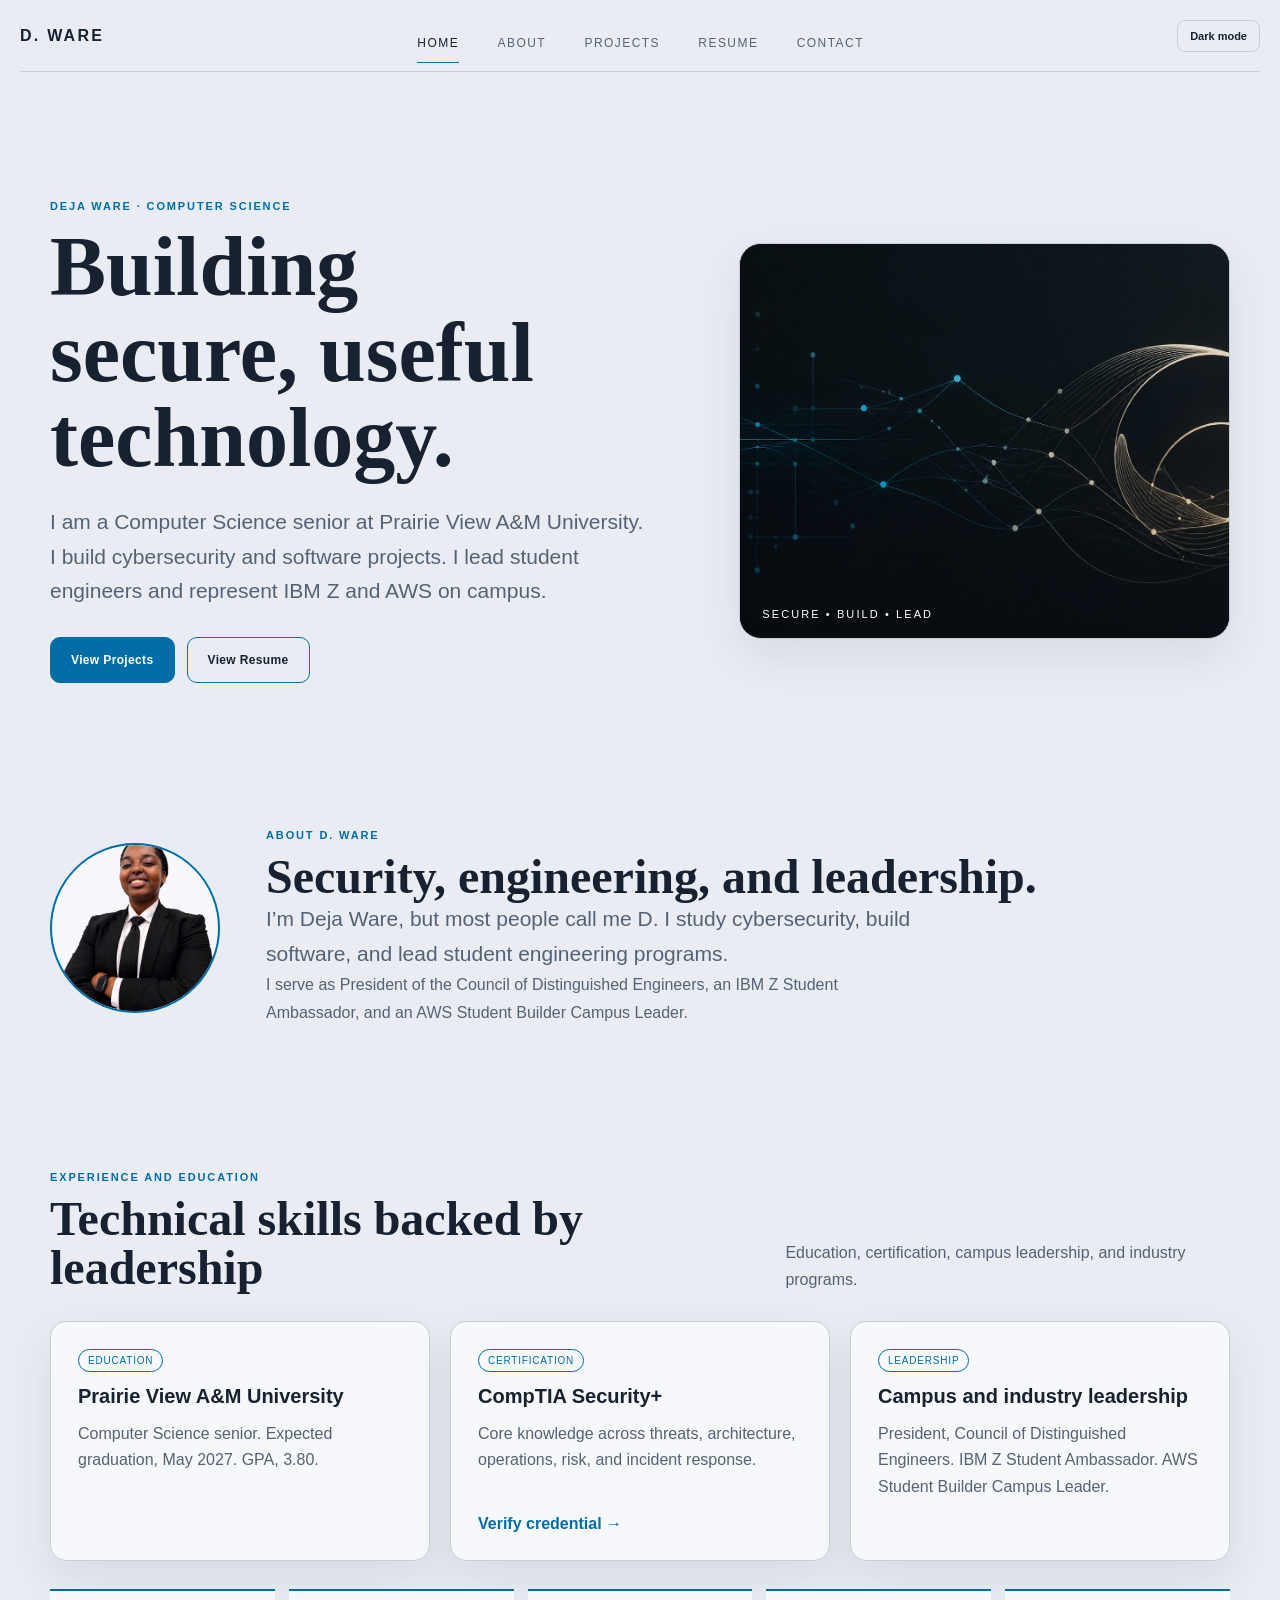
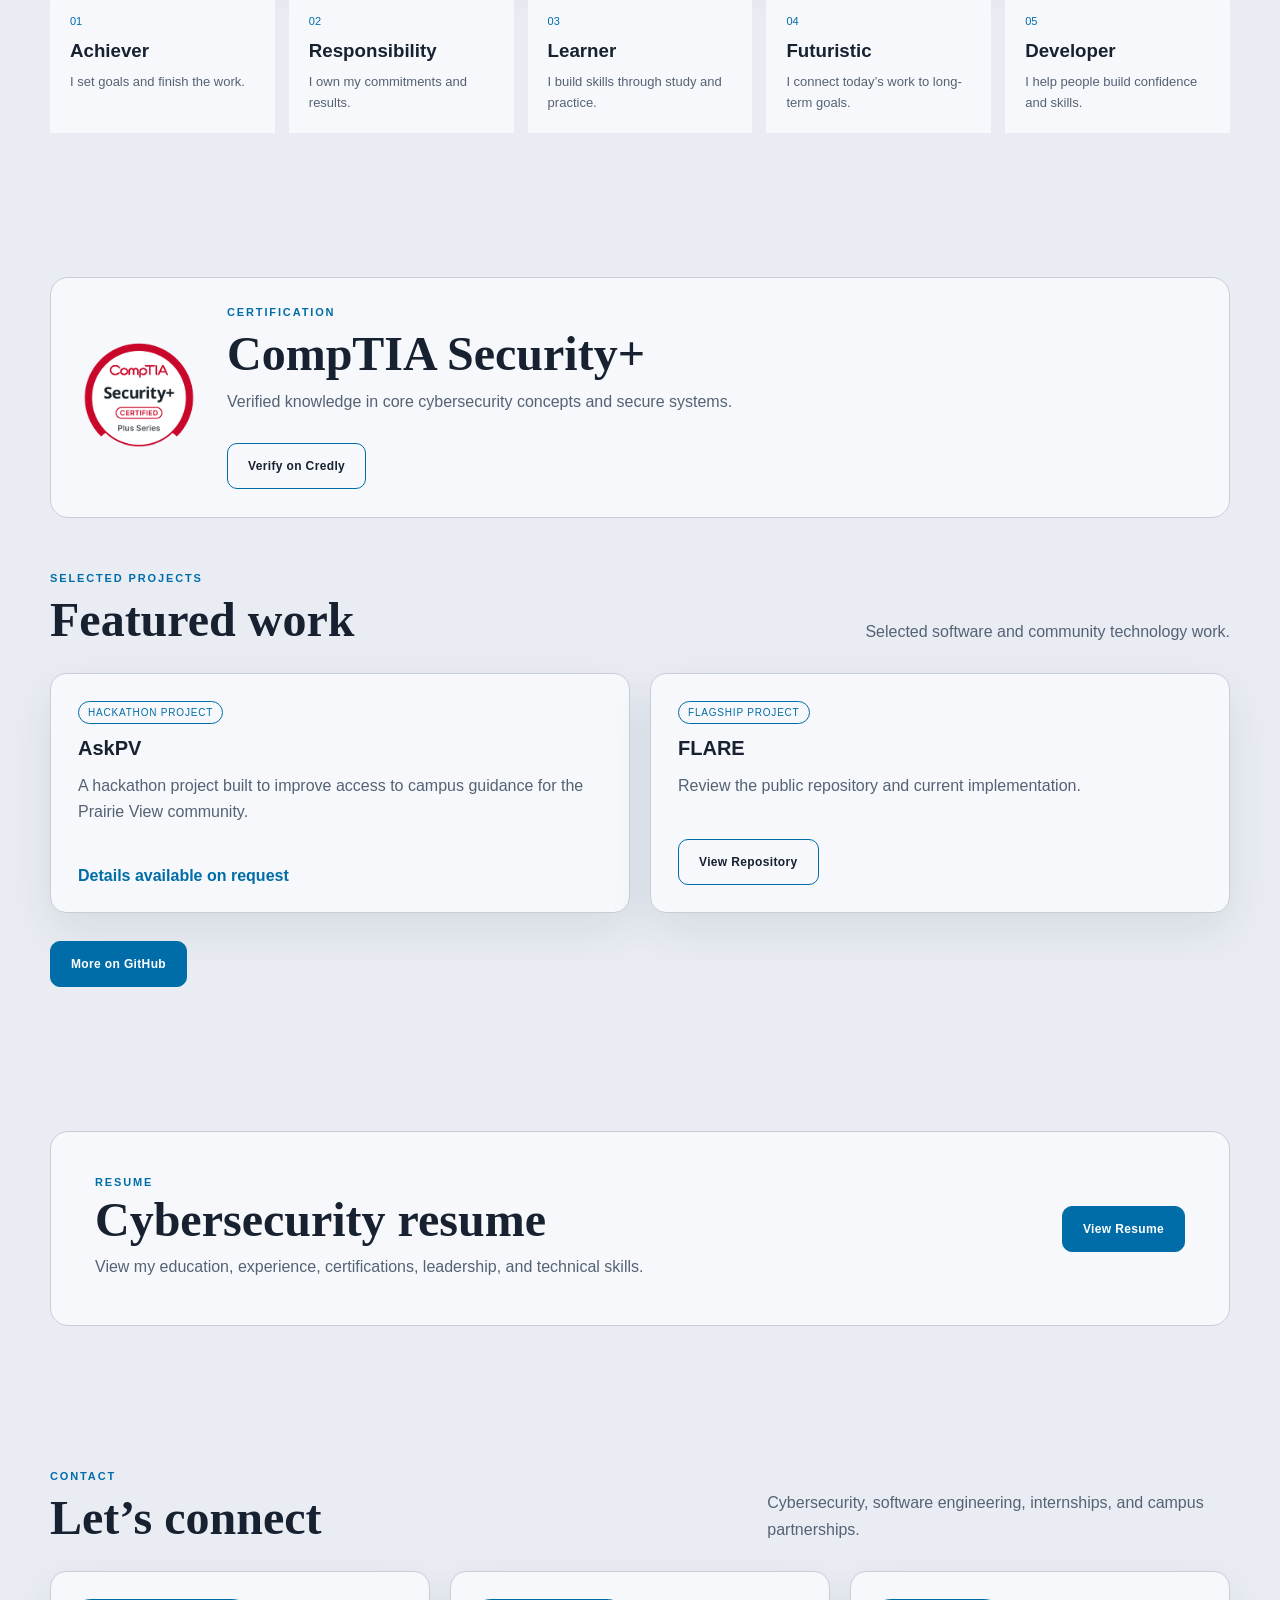
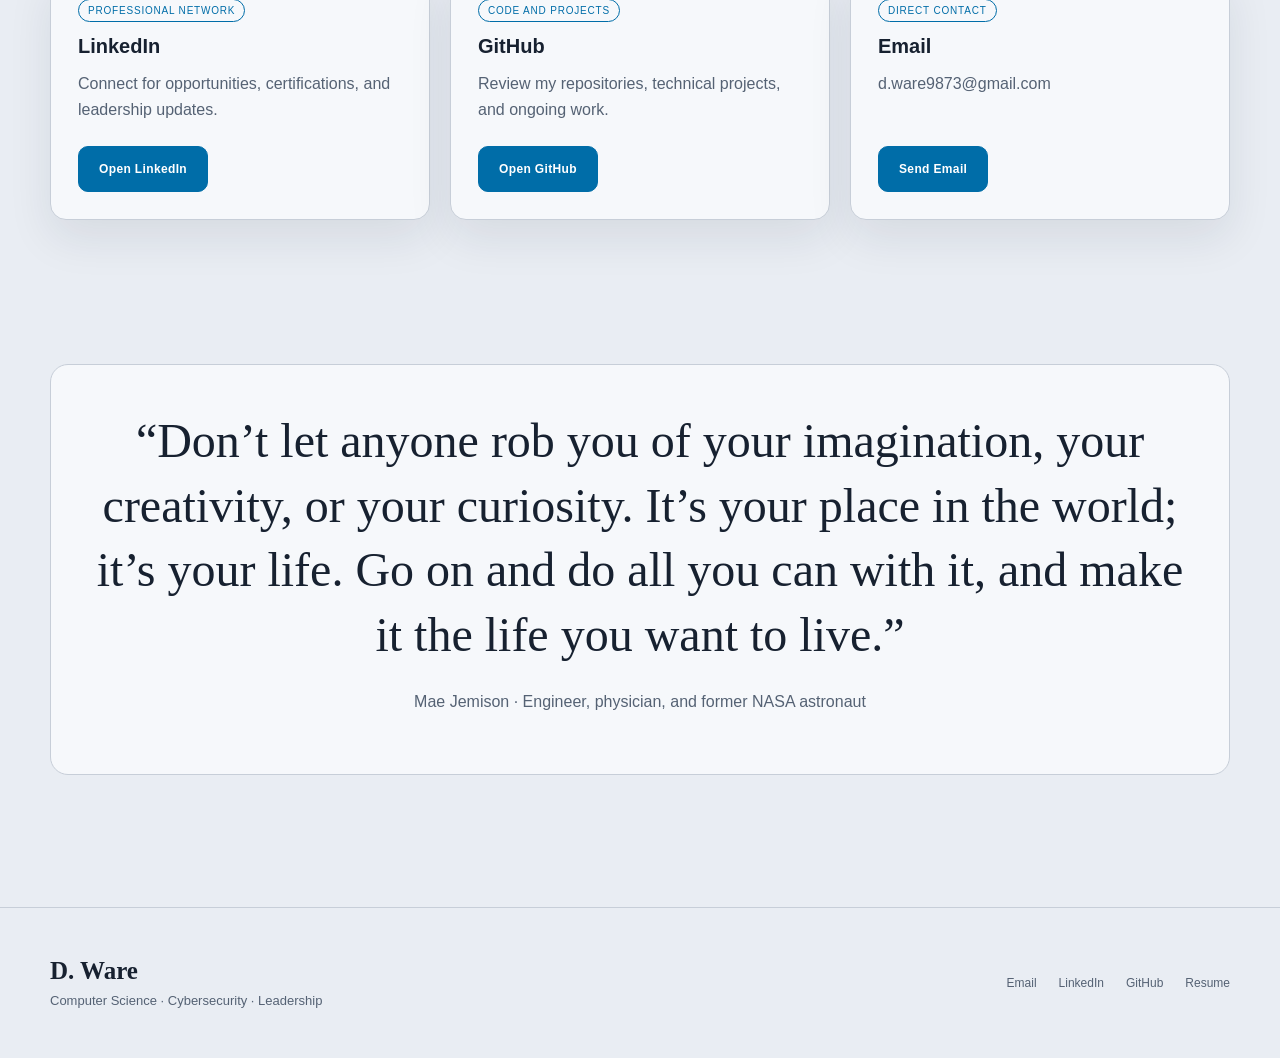
==== commit e51a70d7: "Merge portfolio into one page" ====
--- a/index.html
+++ b/index.html
@@ -1 +1 @@
-<!DOCTYPE html><html lang="en" data-theme="light"><head><meta charset="UTF-8"><meta name="viewport" content="width=device-width,initial-scale=1.0"><title>D. Ware | Cybersecurity and Technology</title><meta name="description" content="Deja Ware is a Computer Science senior focused on cybersecurity, software engineering, and technical leadership."><link rel="canonical" href="https://dware11.github.io/dwarehq/"><meta property="og:type" content="website"><meta property="og:url" content="https://dware11.github.io/dwarehq/"><meta property="og:title" content="D. Ware | Cybersecurity and Technology"><meta property="og:description" content="Computer Science senior focused on cybersecurity, software engineering, and technical leadership."><meta property="og:image" content="https://dware11.github.io/dwarehq/images/headshot.png"><meta property="og:image:alt" content="Portrait of Deja Ware"><link rel="icon" href="favicon.svg" type="image/svg+xml"><link rel="stylesheet" href="styles.css"></head><body><header class="topbar"><a class="logo" href="./">D. WARE</a><nav class="primary-nav" aria-label="Portfolio navigation"><a href="./" class="current">Home</a><a href="projects/">Projects</a></nav><div class="nav-actions"><button class="theme-toggle" type="button" onclick="toggleTheme()">Dark mode</button></div></header><main><section class="hero"><div class="container hero-grid"><div><div class="eyebrow">DEJA WARE · COMPUTER SCIENCE</div><h1>Building secure, useful technology.</h1><p class="lead">I am a Computer Science senior at Prairie View A&amp;M University. I build cybersecurity and software projects. I lead student engineers and represent IBM Z and AWS on campus.</p><div class="button-row"><a class="button primary" href="projects/">View Projects</a><a class="button secondary" href="#resume">View Résumé</a></div></div><div class="hero-art"><img src="assets/home-banner.png" alt="Cybersecurity and technology banner"></div></div></section><section class="section" id="about"><div class="container portrait-row"><img class="portrait" src="images/headshot.png" alt="Deja Ware"><div><div class="eyebrow">ABOUT D. WARE</div><h2>Security, engineering, and leadership.</h2><p class="lead">I&rsquo;m Deja Ware, but most people call me D. I study cybersecurity, build software, and lead student engineering programs.</p><p class="body-copy">I serve as President of the Council of Distinguished Engineers, an IBM Z Student Ambassador, and an AWS Student Builder Campus Leader.</p></div></div></section><section class="section" id="experience"><div class="container"><div class="section-heading"><div><div class="eyebrow">EXPERIENCE AND EDUCATION</div><h2>Technical skills backed by leadership</h2></div><p>Education, certification, campus leadership, and industry programs.</p></div><div class="card-grid"><article class="card"><span class="tag">Education</span><h3>Prairie View A&amp;M University</h3><p>Computer Science senior. Expected graduation, May 2027. GPA, 3.80.</p></article><article class="card"><span class="tag">Certification</span><h3>CompTIA Security+</h3><p>Core knowledge across threats, architecture, operations, risk, and incident response.</p><a class="text-link" href="https://www.credly.com/badges/d537a1e0-2c64-4df1-b130-748db35ae203/public_url" target="_blank" rel="noopener noreferrer">Verify credential →</a></article><article class="card"><span class="tag">Leadership</span><h3>Campus and industry leadership</h3><p>President, Council of Distinguished Engineers. IBM Z Student Ambassador. AWS Student Builder Campus Leader.</p></article></div><div class="strength-grid"><article class="strength"><span>01</span><h3>Achiever</h3><p>I set goals and finish the work.</p></article><article class="strength"><span>02</span><h3>Responsibility</h3><p>I own my commitments and results.</p></article><article class="strength"><span>03</span><h3>Learner</h3><p>I build skills through study and practice.</p></article><article class="strength"><span>04</span><h3>Futuristic</h3><p>I connect today&rsquo;s work to long-term goals.</p></article><article class="strength"><span>05</span><h3>Developer</h3><p>I help people build confidence and skills.</p></article></div></div></section><section class="section" id="resume"><div class="container"><div class="section-heading"><div><div class="eyebrow">RÉSUMÉ</div><h2>Cybersecurity résumé</h2></div><button class="button primary resume-open" type="button" data-resume-open>Open Résumé</button></div><iframe class="resume-frame" src="assets/Deja_Ware_Cyber_Resume.pdf#view=FitH" title="Deja Ware cybersecurity résumé"><p>Your browser does not display this PDF. <a href="assets/Deja_Ware_Cyber_Resume.pdf">Open the résumé PDF</a>.</p></iframe></div></section><section class="section" id="contact"><div class="container"><div class="section-heading"><div><div class="eyebrow">CONTACT</div><h2>Let&rsquo;s connect</h2></div><p>Cybersecurity, software engineering, internships, and campus partnerships.</p></div><div class="contact-grid"><article class="card"><span class="tag">Professional Network</span><h3>LinkedIn</h3><p>Connect for opportunities, certifications, and leadership updates.</p><a class="button primary" href="https://www.linkedin.com/in/ware-deja42" target="_blank" rel="noopener noreferrer">Open LinkedIn</a></article><article class="card"><span class="tag">Code and Projects</span><h3>GitHub</h3><p>Review my repositories, technical projects, and ongoing work.</p><a class="button primary" href="https://github.com/dware11" target="_blank" rel="noopener noreferrer">Open GitHub</a></article><article class="card"><span class="tag">Direct Contact</span><h3>Email</h3><p>d.ware9873@gmail.com</p><a class="button primary" href="mailto:d.ware9873@gmail.com">Send Email</a></article></div></div></section><section class="section"><div class="container panel quote-panel"><blockquote>&ldquo;Don&rsquo;t let anyone rob you of your imagination, your creativity, or your curiosity. It&rsquo;s your place in the world; it&rsquo;s your life. Go on and do all you can with it, and make it the life you want to live.&rdquo;</blockquote><p>Mae Jemison · Engineer, physician, and former NASA astronaut</p></div></section></main><dialog class="resume-dialog" aria-labelledby="resume-dialog-title"><div class="resume-dialog-bar"><div><strong id="resume-dialog-title">Deja Ware · Cybersecurity Résumé</strong><span>Swipe to review the page</span></div><button class="resume-close" type="button" data-resume-close aria-label="Close résumé and return to the page">Close</button></div><iframe src="assets/Deja_Ware_Cyber_Resume.pdf#view=FitH" title="Deja Ware cybersecurity résumé PDF"></iframe><div class="resume-dialog-actions"><a class="button secondary" href="assets/Deja_Ware_Cyber_Resume.pdf" download>Download PDF</a><button class="button primary" type="button" data-resume-close>Back to Home</button></div></dialog><footer class="site-footer"><div class="container footer-inner"><div><div class="footer-name">D. Ware</div><p class="footer-note">Computer Science · Cybersecurity · Leadership</p></div><div class="footer-links"><a href="mailto:d.ware9873@gmail.com">Email</a><a href="https://www.linkedin.com/in/ware-deja42" target="_blank" rel="noopener noreferrer">LinkedIn</a><a href="https://github.com/dware11" target="_blank" rel="noopener noreferrer">GitHub</a><a href="#resume">Résumé</a></div></div></footer><script src="script.js"></script></body></html>
+<!DOCTYPE html><html lang="en" data-theme="light"><head><meta charset="UTF-8"><meta name="viewport" content="width=device-width,initial-scale=1.0"><title>D. Ware | Cybersecurity and Technology</title><meta name="description" content="Deja Ware is a Computer Science senior focused on cybersecurity, software engineering, and technical leadership."><link rel="canonical" href="https://dware11.github.io/dwarehq/"><meta property="og:type" content="website"><meta property="og:url" content="https://dware11.github.io/dwarehq/"><meta property="og:title" content="D. Ware | Cybersecurity and Technology"><meta property="og:description" content="Computer Science senior focused on cybersecurity, software engineering, and technical leadership."><meta property="og:image" content="https://dware11.github.io/dwarehq/images/headshot.png"><meta property="og:image:alt" content="Portrait of Deja Ware"><link rel="icon" href="favicon.svg" type="image/svg+xml"><link rel="stylesheet" href="styles.css"></head><body id="top"><header class="topbar"><a class="logo" href="./">D. WARE</a><nav class="primary-nav" aria-label="Home page navigation"><a href="#top" class="current">Home</a><a href="#about">About</a><a href="#projects">Projects</a><a href="#resume">Resume</a><a href="#contact">Contact</a></nav><div class="nav-actions"><button class="theme-toggle" type="button" onclick="toggleTheme()">Dark mode</button></div></header><main><section class="hero"><div class="container hero-grid"><div><div class="eyebrow">DEJA WARE · COMPUTER SCIENCE</div><h1>Building secure, useful technology.</h1><p class="lead">I am a Computer Science senior at Prairie View A&amp;M University. I build cybersecurity and software projects. I lead student engineers and represent IBM Z and AWS on campus.</p><div class="button-row"><a class="button primary" href="#projects">View Projects</a><a class="button secondary" href="#resume">View Resume</a></div></div><div class="hero-art"><img src="assets/home-banner.png" alt="Cybersecurity and technology banner"></div></div></section><section class="section" id="about"><div class="container portrait-row"><img class="portrait" src="images/headshot.png" alt="Deja Ware"><div><div class="eyebrow">ABOUT D. WARE</div><h2>Security, engineering, and leadership.</h2><p class="lead">I&rsquo;m Deja Ware, but most people call me D. I study cybersecurity, build software, and lead student engineering programs.</p><p class="body-copy">I serve as President of the Council of Distinguished Engineers, an IBM Z Student Ambassador, and an AWS Student Builder Campus Leader.</p></div></div></section><section class="section" id="experience"><div class="container"><div class="section-heading"><div><div class="eyebrow">EXPERIENCE AND EDUCATION</div><h2>Technical skills backed by leadership</h2></div><p>Education, certification, campus leadership, and industry programs.</p></div><div class="card-grid"><article class="card"><span class="tag">Education</span><h3>Prairie View A&amp;M University</h3><p>Computer Science senior. Expected graduation, May 2027. GPA, 3.80.</p></article><article class="card"><span class="tag">Certification</span><h3>CompTIA Security+</h3><p>Core knowledge across threats, architecture, operations, risk, and incident response.</p><a class="text-link" href="https://www.credly.com/badges/d537a1e0-2c64-4df1-b130-748db35ae203/public_url" target="_blank" rel="noopener noreferrer">Verify credential →</a></article><article class="card"><span class="tag">Leadership</span><h3>Campus and industry leadership</h3><p>President, Council of Distinguished Engineers. IBM Z Student Ambassador. AWS Student Builder Campus Leader.</p></article></div><div class="strength-grid"><article class="strength"><span>01</span><h3>Achiever</h3><p>I set goals and finish the work.</p></article><article class="strength"><span>02</span><h3>Responsibility</h3><p>I own my commitments and results.</p></article><article class="strength"><span>03</span><h3>Learner</h3><p>I build skills through study and practice.</p></article><article class="strength"><span>04</span><h3>Futuristic</h3><p>I connect today&rsquo;s work to long-term goals.</p></article><article class="strength"><span>05</span><h3>Developer</h3><p>I help people build confidence and skills.</p></article></div></div></section><section class="section" id="projects"><div class="container"><div class="cert-strip"><a href="https://www.credly.com/badges/d537a1e0-2c64-4df1-b130-748db35ae203/public_url" target="_blank" rel="noopener noreferrer"><img src="assets/comptia-security-plus.png" alt="CompTIA Security+ Certified CE badge"></a><div><div class="eyebrow">CERTIFICATION</div><h2>CompTIA Security+</h2><p>Verified knowledge in core cybersecurity concepts and secure systems.</p><div class="button-row"><a class="button secondary" href="https://www.credly.com/badges/d537a1e0-2c64-4df1-b130-748db35ae203/public_url" target="_blank" rel="noopener noreferrer">Verify on Credly</a></div></div></div><div class="section-heading"><div><div class="eyebrow">SELECTED PROJECTS</div><h2>Featured work</h2></div><p>Selected software and community technology work.</p></div><div class="card-grid two"><article class="card"><span class="tag">Hackathon Project</span><h3>AskPV</h3><p>A hackathon project built to improve access to campus guidance for the Prairie View community.</p><span class="text-link">Details available on request</span></article><article class="card"><span class="tag">Flagship Project</span><h3>FLARE</h3><p>Review the public repository and current implementation.</p><a class="button secondary" href="https://github.com/dware11/FLARE" target="_blank" rel="noopener noreferrer">View Repository</a></article></div><div class="button-row"><a class="button primary" href="https://github.com/dware11" target="_blank" rel="noopener noreferrer">More on GitHub</a></div></div></section><section class="section" id="resume"><div class="container panel resume-cta"><div><div class="eyebrow">RESUME</div><h2>Cybersecurity resume</h2><p>View my education, experience, certifications, leadership, and technical skills.</p></div><button class="button primary resume-open" type="button" data-resume-open>View Resume</button></div></section><section class="section" id="contact"><div class="container"><div class="section-heading"><div><div class="eyebrow">CONTACT</div><h2>Let&rsquo;s connect</h2></div><p>Cybersecurity, software engineering, internships, and campus partnerships.</p></div><div class="contact-grid"><article class="card"><span class="tag">Professional Network</span><h3>LinkedIn</h3><p>Connect for opportunities, certifications, and leadership updates.</p><a class="button primary" href="https://www.linkedin.com/in/ware-deja42" target="_blank" rel="noopener noreferrer">Open LinkedIn</a></article><article class="card"><span class="tag">Code and Projects</span><h3>GitHub</h3><p>Review my repositories, technical projects, and ongoing work.</p><a class="button primary" href="https://github.com/dware11" target="_blank" rel="noopener noreferrer">Open GitHub</a></article><article class="card"><span class="tag">Direct Contact</span><h3>Email</h3><p>d.ware9873@gmail.com</p><a class="button primary" href="mailto:d.ware9873@gmail.com">Send Email</a></article></div></div></section><section class="section"><div class="container panel quote-panel"><blockquote>&ldquo;Don&rsquo;t let anyone rob you of your imagination, your creativity, or your curiosity. It&rsquo;s your place in the world; it&rsquo;s your life. Go on and do all you can with it, and make it the life you want to live.&rdquo;</blockquote><p>Mae Jemison · Engineer, physician, and former NASA astronaut</p></div></section></main><dialog class="resume-dialog" aria-labelledby="resume-dialog-title"><div class="resume-dialog-bar"><div><strong id="resume-dialog-title">Deja Ware · Cybersecurity Resume</strong><span>Swipe to review the page</span></div><button class="resume-close" type="button" data-resume-close aria-label="Close resume and return to the page">Close</button></div><iframe src="assets/Deja_Ware_Cyber_Resume.pdf#view=FitH" title="Deja Ware cybersecurity resume PDF"></iframe><div class="resume-dialog-actions"><a class="button secondary" href="assets/Deja_Ware_Cyber_Resume.pdf" download>Download PDF</a><button class="button primary" type="button" data-resume-close>Back to Home</button></div></dialog><footer class="site-footer"><div class="container footer-inner"><div><div class="footer-name">D. Ware</div><p class="footer-note">Computer Science · Cybersecurity · Leadership</p></div><div class="footer-links"><a href="mailto:d.ware9873@gmail.com">Email</a><a href="https://www.linkedin.com/in/ware-deja42" target="_blank" rel="noopener noreferrer">LinkedIn</a><a href="https://github.com/dware11" target="_blank" rel="noopener noreferrer">GitHub</a><a href="#resume">Resume</a></div></div></footer><script src="script.js"></script></body></html>
--- a/styles.css
+++ b/styles.css
@@ -1,3 +1,3 @@
-:root{--bg:#e9edf3;--panel:#f6f8fb;--ink:#172130;--muted:#556274;--line:#c7ced8;--accent:#006da8;--accent2:#00a8dd;--dark:#0b0d10;--shadow:0 18px 45px rgba(20,34,52,.09);--display:Georgia,'Times New Roman',serif;--tech:'Segoe UI',Arial,sans-serif}html[data-theme="dark"]{--bg:#090b0d;--panel:#121519;--ink:#f5f2eb;--muted:#c7cbd1;--line:#343941;--accent:#14c5f4;--accent2:#4ba3ff;--shadow:none}*{box-sizing:border-box;margin:0;padding:0}html{scroll-behavior:smooth}body{min-height:100vh;background:var(--bg);color:var(--ink);font-family:var(--tech);overflow-x:hidden}a{color:inherit}.container{width:min(1180px,calc(100% - 40px));margin-inline:auto}.topbar{position:sticky;top:0;z-index:20;width:min(1240px,calc(100% - 28px));min-height:72px;margin:auto;background:var(--bg);border-bottom:1px solid var(--line);display:flex;align-items:center;justify-content:space-between;gap:24px}.logo{font-family:var(--tech);font-weight:800;letter-spacing:.14em;text-decoration:none;white-space:nowrap}.primary-nav{display:flex;align-items:center;justify-content:center;gap:clamp(16px,3vw,42px)}.primary-nav a{font-size:12px;letter-spacing:.12em;text-transform:uppercase;text-decoration:none;color:var(--muted);padding:27px 0 12px;border-bottom:1px solid transparent}.primary-nav a:hover,.primary-nav a.current{color:var(--ink);border-color:var(--accent)}.nav-actions{display:flex;align-items:center;gap:10px}.theme-toggle{border:1px solid var(--line);background:transparent;color:var(--ink);border-radius:8px;padding:9px 12px;cursor:pointer;font:600 11px var(--tech)}.button{display:inline-flex;align-items:center;justify-content:center;min-height:46px;padding:12px 20px;border:1px solid var(--accent);border-radius:10px;font:700 12px var(--tech);letter-spacing:.03em;text-decoration:none;transition:.2s ease}.button:hover{transform:translateY(-2px);filter:brightness(1.06)}.button.primary{background:var(--accent);color:#fff}.button.secondary{background:transparent;color:var(--ink)}.eyebrow{font-size:11px;letter-spacing:.17em;text-transform:uppercase;color:var(--accent);margin-bottom:12px;font-weight:700}h1,h2{font-family:var(--display);line-height:1.02}h1{font-size:clamp(44px,7vw,84px);max-width:12ch}h2{font-size:clamp(30px,4vw,48px)}h3{line-height:1.25}.lead{font-size:clamp(17px,2vw,21px);line-height:1.65;color:var(--muted);max-width:62ch}.body-copy{line-height:1.75;color:var(--muted);max-width:68ch}.button-row{display:flex;flex-wrap:wrap;gap:12px;margin-top:28px}.hero{padding:clamp(70px,10vw,130px) 0 74px}.hero-grid{display:grid;grid-template-columns:minmax(0,1.1fr) minmax(320px,.9fr);gap:clamp(36px,7vw,90px);align-items:center}.hero h1{margin-bottom:24px}.hero .lead{margin-bottom:8px}.hero-art{position:relative;min-height:390px;border:1px solid var(--line);border-radius:22px;overflow:hidden;background:var(--dark);box-shadow:var(--shadow)}.hero-art img{width:100%;height:100%;min-height:390px;object-fit:cover;opacity:.9}.hero-art::after{content:'SECURE  •  BUILD  •  LEAD';position:absolute;left:22px;bottom:18px;color:#fff;font-size:11px;letter-spacing:.19em}.section{padding:72px 0}.section-heading{display:flex;justify-content:space-between;align-items:end;gap:28px;margin-bottom:28px}.section-heading p{color:var(--muted);line-height:1.65;max-width:52ch}.card-grid{display:grid;grid-template-columns:repeat(3,minmax(0,1fr));gap:20px}.card-grid.two{grid-template-columns:repeat(2,minmax(0,1fr))}.card{display:flex;flex-direction:column;min-height:240px;padding:27px;border:1px solid var(--line);border-radius:16px;background:var(--panel);box-shadow:var(--shadow)}.card h3{font-size:20px;margin:12px 0}.card p{color:var(--muted);line-height:1.65;margin-bottom:22px}.card .button,.card .text-link{margin-top:auto;align-self:flex-start}.tag{align-self:flex-start;padding:5px 9px;border:1px solid currentColor;border-radius:999px;color:var(--accent);font-size:10px;letter-spacing:.08em;text-transform:uppercase}.text-link{color:var(--accent);font-weight:700;text-decoration:none}.split{display:grid;grid-template-columns:1fr 1fr;gap:28px;align-items:start}.panel{padding:clamp(26px,4vw,44px);border:1px solid var(--line);border-radius:18px;background:var(--panel)}.panel h2{margin-bottom:18px}.panel p{color:var(--muted);line-height:1.75;margin-bottom:14px}.portrait-row{display:grid;grid-template-columns:180px 1fr;gap:36px;align-items:center}.portrait{width:170px;height:170px;border-radius:50%;border:2px solid var(--accent);object-fit:cover;object-position:center 22%;background:var(--panel)}.strength-grid{display:grid;grid-template-columns:repeat(5,minmax(0,1fr));gap:14px;margin-top:28px}.strength{padding:20px;border-top:2px solid var(--accent);background:var(--panel)}.strength span{color:var(--accent);font-size:11px}.strength h3{margin:10px 0}.strength p{font-size:13px;color:var(--muted);line-height:1.55}.cert-strip{display:flex;align-items:center;gap:28px;padding:28px;border:1px solid var(--line);border-radius:18px;background:var(--panel);margin-bottom:54px}.cert-strip img{width:120px;height:120px;object-fit:contain}.cert-strip h2{margin-bottom:10px}.cert-strip p{color:var(--muted);line-height:1.65}.resume-frame{width:100%;height:800px;border:1px solid var(--line);border-radius:14px;background:#fff}.contact-grid{display:grid;grid-template-columns:repeat(3,minmax(0,1fr));gap:20px}.site-footer{margin-top:60px;border-top:1px solid var(--line)}.footer-inner{min-height:150px;display:flex;align-items:center;justify-content:space-between;gap:28px}.footer-name{font:600 25px var(--display)}.footer-note{color:var(--muted);margin-top:8px;font-size:13px}.footer-links{display:flex;flex-wrap:wrap;gap:22px}.footer-links a{color:var(--muted);font-size:12px;text-decoration:none}.footer-links a:hover{color:var(--accent)}.quote-panel{text-align:center}.quote-panel blockquote{font:clamp(28px,4vw,48px)/1.35 Georgia,serif}.quote-panel p{margin-top:20px;color:var(--muted)}section[id]{scroll-margin-top:110px}.resume-open{cursor:pointer}.resume-dialog{width:min(1000px,calc(100% - 32px));height:min(92dvh,920px);max-width:none;max-height:none;margin:auto;padding:0;border:1px solid var(--line);border-radius:18px;background:var(--panel);color:var(--ink);overflow:hidden;box-shadow:0 24px 80px rgba(0,0,0,.3)}.resume-dialog::backdrop{background:rgba(4,9,16,.72);backdrop-filter:blur(5px)}.resume-dialog[open]{display:grid;grid-template-rows:auto 1fr auto;animation:resume-in .22s ease-out}.resume-dialog-bar,.resume-dialog-actions{display:flex;align-items:center;justify-content:space-between;gap:18px;padding:16px 20px;border-bottom:1px solid var(--line)}.resume-dialog-bar div{display:grid;gap:3px}.resume-dialog-bar span{color:var(--muted);font-size:12px}.resume-close{border:1px solid var(--line);border-radius:9px;background:transparent;color:var(--ink);padding:10px 14px;font-weight:700;cursor:pointer}.resume-dialog iframe{width:100%;height:100%;border:0;background:#fff}.resume-dialog-actions{display:none;border-top:1px solid var(--line);border-bottom:0}@keyframes resume-in{from{opacity:0;transform:translateY(18px) scale(.985)}to{opacity:1;transform:none}}
+:root{--bg:#e9edf3;--panel:#f6f8fb;--ink:#172130;--muted:#556274;--line:#c7ced8;--accent:#006da8;--accent2:#00a8dd;--dark:#0b0d10;--shadow:0 18px 45px rgba(20,34,52,.09);--display:Georgia,'Times New Roman',serif;--tech:'Segoe UI',Arial,sans-serif}html[data-theme="dark"]{--bg:#090b0d;--panel:#121519;--ink:#f5f2eb;--muted:#c7cbd1;--line:#343941;--accent:#14c5f4;--accent2:#4ba3ff;--shadow:none}*{box-sizing:border-box;margin:0;padding:0}html{scroll-behavior:smooth}body{min-height:100vh;background:var(--bg);color:var(--ink);font-family:var(--tech);overflow-x:hidden}a{color:inherit}.container{width:min(1180px,calc(100% - 40px));margin-inline:auto}.topbar{position:sticky;top:0;z-index:20;width:min(1240px,calc(100% - 28px));min-height:72px;margin:auto;background:var(--bg);border-bottom:1px solid var(--line);display:flex;align-items:center;justify-content:space-between;gap:24px}.logo{font-family:var(--tech);font-weight:800;letter-spacing:.14em;text-decoration:none;white-space:nowrap}.primary-nav{display:flex;align-items:center;justify-content:center;gap:clamp(16px,3vw,42px)}.primary-nav a{font-size:12px;letter-spacing:.12em;text-transform:uppercase;text-decoration:none;color:var(--muted);padding:27px 0 12px;border-bottom:1px solid transparent}.primary-nav a:hover,.primary-nav a.current{color:var(--ink);border-color:var(--accent)}.nav-actions{display:flex;align-items:center;gap:10px}.theme-toggle{border:1px solid var(--line);background:transparent;color:var(--ink);border-radius:8px;padding:9px 12px;cursor:pointer;font:600 11px var(--tech)}.button{display:inline-flex;align-items:center;justify-content:center;min-height:46px;padding:12px 20px;border:1px solid var(--accent);border-radius:10px;font:700 12px var(--tech);letter-spacing:.03em;text-decoration:none;transition:.2s ease}.button:hover{transform:translateY(-2px);filter:brightness(1.06)}.button.primary{background:var(--accent);color:#fff}.button.secondary{background:transparent;color:var(--ink)}.eyebrow{font-size:11px;letter-spacing:.17em;text-transform:uppercase;color:var(--accent);margin-bottom:12px;font-weight:700}h1,h2{font-family:var(--display);line-height:1.02}h1{font-size:clamp(44px,7vw,84px);max-width:12ch}h2{font-size:clamp(30px,4vw,48px)}h3{line-height:1.25}.lead{font-size:clamp(17px,2vw,21px);line-height:1.65;color:var(--muted);max-width:62ch}.body-copy{line-height:1.75;color:var(--muted);max-width:68ch}.button-row{display:flex;flex-wrap:wrap;gap:12px;margin-top:28px}.hero{padding:clamp(70px,10vw,130px) 0 74px}.hero-grid{display:grid;grid-template-columns:minmax(0,1.1fr) minmax(320px,.9fr);gap:clamp(36px,7vw,90px);align-items:center}.hero h1{margin-bottom:24px}.hero .lead{margin-bottom:8px}.hero-art{position:relative;min-height:390px;border:1px solid var(--line);border-radius:22px;overflow:hidden;background:var(--dark);box-shadow:var(--shadow)}.hero-art img{width:100%;height:100%;min-height:390px;object-fit:cover;opacity:.9}.hero-art::after{content:'SECURE  •  BUILD  •  LEAD';position:absolute;left:22px;bottom:18px;color:#fff;font-size:11px;letter-spacing:.19em}.section{padding:72px 0}.section-heading{display:flex;justify-content:space-between;align-items:end;gap:28px;margin-bottom:28px}.section-heading p{color:var(--muted);line-height:1.65;max-width:52ch}.card-grid{display:grid;grid-template-columns:repeat(3,minmax(0,1fr));gap:20px}.card-grid.two{grid-template-columns:repeat(2,minmax(0,1fr))}.card{display:flex;flex-direction:column;min-height:240px;padding:27px;border:1px solid var(--line);border-radius:16px;background:var(--panel);box-shadow:var(--shadow)}.card h3{font-size:20px;margin:12px 0}.card p{color:var(--muted);line-height:1.65;margin-bottom:22px}.card .button,.card .text-link{margin-top:auto;align-self:flex-start}.tag{align-self:flex-start;padding:5px 9px;border:1px solid currentColor;border-radius:999px;color:var(--accent);font-size:10px;letter-spacing:.08em;text-transform:uppercase}.text-link{color:var(--accent);font-weight:700;text-decoration:none}.split{display:grid;grid-template-columns:1fr 1fr;gap:28px;align-items:start}.panel{padding:clamp(26px,4vw,44px);border:1px solid var(--line);border-radius:18px;background:var(--panel)}.panel h2{margin-bottom:18px}.panel p{color:var(--muted);line-height:1.75;margin-bottom:14px}.portrait-row{display:grid;grid-template-columns:180px 1fr;gap:36px;align-items:center}.portrait{width:170px;height:170px;border-radius:50%;border:2px solid var(--accent);object-fit:cover;object-position:center 22%;background:var(--panel)}.strength-grid{display:grid;grid-template-columns:repeat(5,minmax(0,1fr));gap:14px;margin-top:28px}.strength{padding:20px;border-top:2px solid var(--accent);background:var(--panel)}.strength span{color:var(--accent);font-size:11px}.strength h3{margin:10px 0}.strength p{font-size:13px;color:var(--muted);line-height:1.55}.cert-strip{display:flex;align-items:center;gap:28px;padding:28px;border:1px solid var(--line);border-radius:18px;background:var(--panel);margin-bottom:54px}.cert-strip img{width:120px;height:120px;object-fit:contain}.cert-strip h2{margin-bottom:10px}.cert-strip p{color:var(--muted);line-height:1.65}.resume-frame{width:100%;height:800px;border:1px solid var(--line);border-radius:14px;background:#fff}.contact-grid{display:grid;grid-template-columns:repeat(3,minmax(0,1fr));gap:20px}.site-footer{margin-top:60px;border-top:1px solid var(--line)}.footer-inner{min-height:150px;display:flex;align-items:center;justify-content:space-between;gap:28px}.footer-name{font:600 25px var(--display)}.footer-note{color:var(--muted);margin-top:8px;font-size:13px}.footer-links{display:flex;flex-wrap:wrap;gap:22px}.footer-links a{color:var(--muted);font-size:12px;text-decoration:none}.footer-links a:hover{color:var(--accent)}.quote-panel{text-align:center}.quote-panel blockquote{font:clamp(28px,4vw,48px)/1.35 Georgia,serif}.quote-panel p{margin-top:20px;color:var(--muted)}section[id]{scroll-margin-top:110px}.resume-cta{display:flex;align-items:center;justify-content:space-between;gap:28px}.resume-cta .eyebrow{margin-bottom:8px}.resume-cta h2{margin-bottom:8px}.resume-cta p{margin-bottom:0}.resume-cta .button{flex:0 0 auto}.resume-open{cursor:pointer}.resume-dialog{width:min(1000px,calc(100% - 32px));height:min(92dvh,920px);max-width:none;max-height:none;margin:auto;padding:0;border:1px solid var(--line);border-radius:18px;background:var(--panel);color:var(--ink);overflow:hidden;box-shadow:0 24px 80px rgba(0,0,0,.3)}.resume-dialog::backdrop{background:rgba(4,9,16,.72);backdrop-filter:blur(5px)}.resume-dialog[open]{display:grid;grid-template-rows:auto 1fr auto;animation:resume-in .22s ease-out}.resume-dialog-bar,.resume-dialog-actions{display:flex;align-items:center;justify-content:space-between;gap:18px;padding:16px 20px;border-bottom:1px solid var(--line)}.resume-dialog-bar div{display:grid;gap:3px}.resume-dialog-bar span{color:var(--muted);font-size:12px}.resume-close{border:1px solid var(--line);border-radius:9px;background:transparent;color:var(--ink);padding:10px 14px;font-weight:700;cursor:pointer}.resume-dialog iframe{width:100%;height:100%;border:0;background:#fff}.resume-dialog-actions{display:none;border-top:1px solid var(--line);border-bottom:0}@keyframes resume-in{from{opacity:0;transform:translateY(18px) scale(.985)}to{opacity:1;transform:none}}
 @media(max-width:900px){.hero-grid,.split{grid-template-columns:1fr}.hero-art{min-height:290px}.card-grid,.contact-grid{grid-template-columns:repeat(2,minmax(0,1fr))}.strength-grid{grid-template-columns:repeat(2,minmax(0,1fr))}.topbar{flex-wrap:wrap;padding:14px 0}.primary-nav{order:3;width:100%;justify-content:flex-start;flex-wrap:wrap;overflow:visible;gap:16px 22px;padding-bottom:4px}.primary-nav a{padding:8px 0 10px}.nav-actions{margin-left:auto}}
-@media(max-width:620px){.container{width:min(100% - 28px,1180px)}.topbar{width:calc(100% - 28px)}.logo{font-size:13px}.theme-toggle{padding:8px 10px}.hero{padding:54px 0}.hero-art,.hero-art img{min-height:235px}.card-grid,.card-grid.two,.contact-grid{grid-template-columns:1fr}.card{min-height:0}.portrait-row{grid-template-columns:1fr;gap:22px}.portrait{width:132px;height:132px}.strength-grid{grid-template-columns:1fr}.section{padding:52px 0}.section-heading{align-items:flex-start;flex-direction:column}.cert-strip{align-items:flex-start;flex-direction:column}.cert-strip img{width:105px;height:105px}.resume-frame{height:570px}.footer-inner{align-items:flex-start;flex-direction:column;padding:32px 0}.button-row,.button{width:100%}.resume-dialog{width:100%;height:100dvh;border:0;border-radius:0}.resume-dialog-bar{padding:12px 14px}.resume-dialog-bar strong{font-size:14px}.resume-dialog-actions{display:grid;grid-template-columns:1fr 1fr;padding:10px 14px}.resume-dialog-actions .button{min-height:44px;padding:10px;font-size:11px}.primary-nav{display:grid;grid-template-columns:repeat(2,minmax(0,1fr));gap:8px;width:100%}.primary-nav a{text-align:center;font-size:10px;padding:8px 2px 10px}.footer-links{gap:16px}.card p{overflow-wrap:anywhere}}
+@media(max-width:620px){.container{width:min(100% - 28px,1180px)}.topbar{width:calc(100% - 28px)}.logo{font-size:13px}.theme-toggle{padding:8px 10px}.hero{padding:54px 0}.hero-art,.hero-art img{min-height:235px}.card-grid,.card-grid.two,.contact-grid{grid-template-columns:1fr}.card{min-height:0}.portrait-row{grid-template-columns:1fr;gap:22px}.portrait{width:132px;height:132px}.strength-grid{grid-template-columns:1fr}.section{padding:52px 0}.section-heading{align-items:flex-start;flex-direction:column}.cert-strip{align-items:flex-start;flex-direction:column}.cert-strip img{width:105px;height:105px}.resume-frame{height:570px}.footer-inner{align-items:flex-start;flex-direction:column;padding:32px 0}.button-row,.button{width:100%}.resume-dialog{width:100%;height:100dvh;border:0;border-radius:0}.resume-dialog-bar{padding:12px 14px}.resume-dialog-bar strong{font-size:14px}.resume-dialog-actions{display:grid;grid-template-columns:1fr 1fr;padding:10px 14px}.resume-dialog-actions .button{min-height:44px;padding:10px;font-size:11px}.primary-nav{display:grid;grid-template-columns:repeat(3,minmax(0,1fr));gap:8px;width:100%}.primary-nav a{text-align:center;font-size:10px;padding:8px 2px 10px}.resume-cta{align-items:stretch;flex-direction:column}.footer-links{gap:16px}.card p{overflow-wrap:anywhere}}
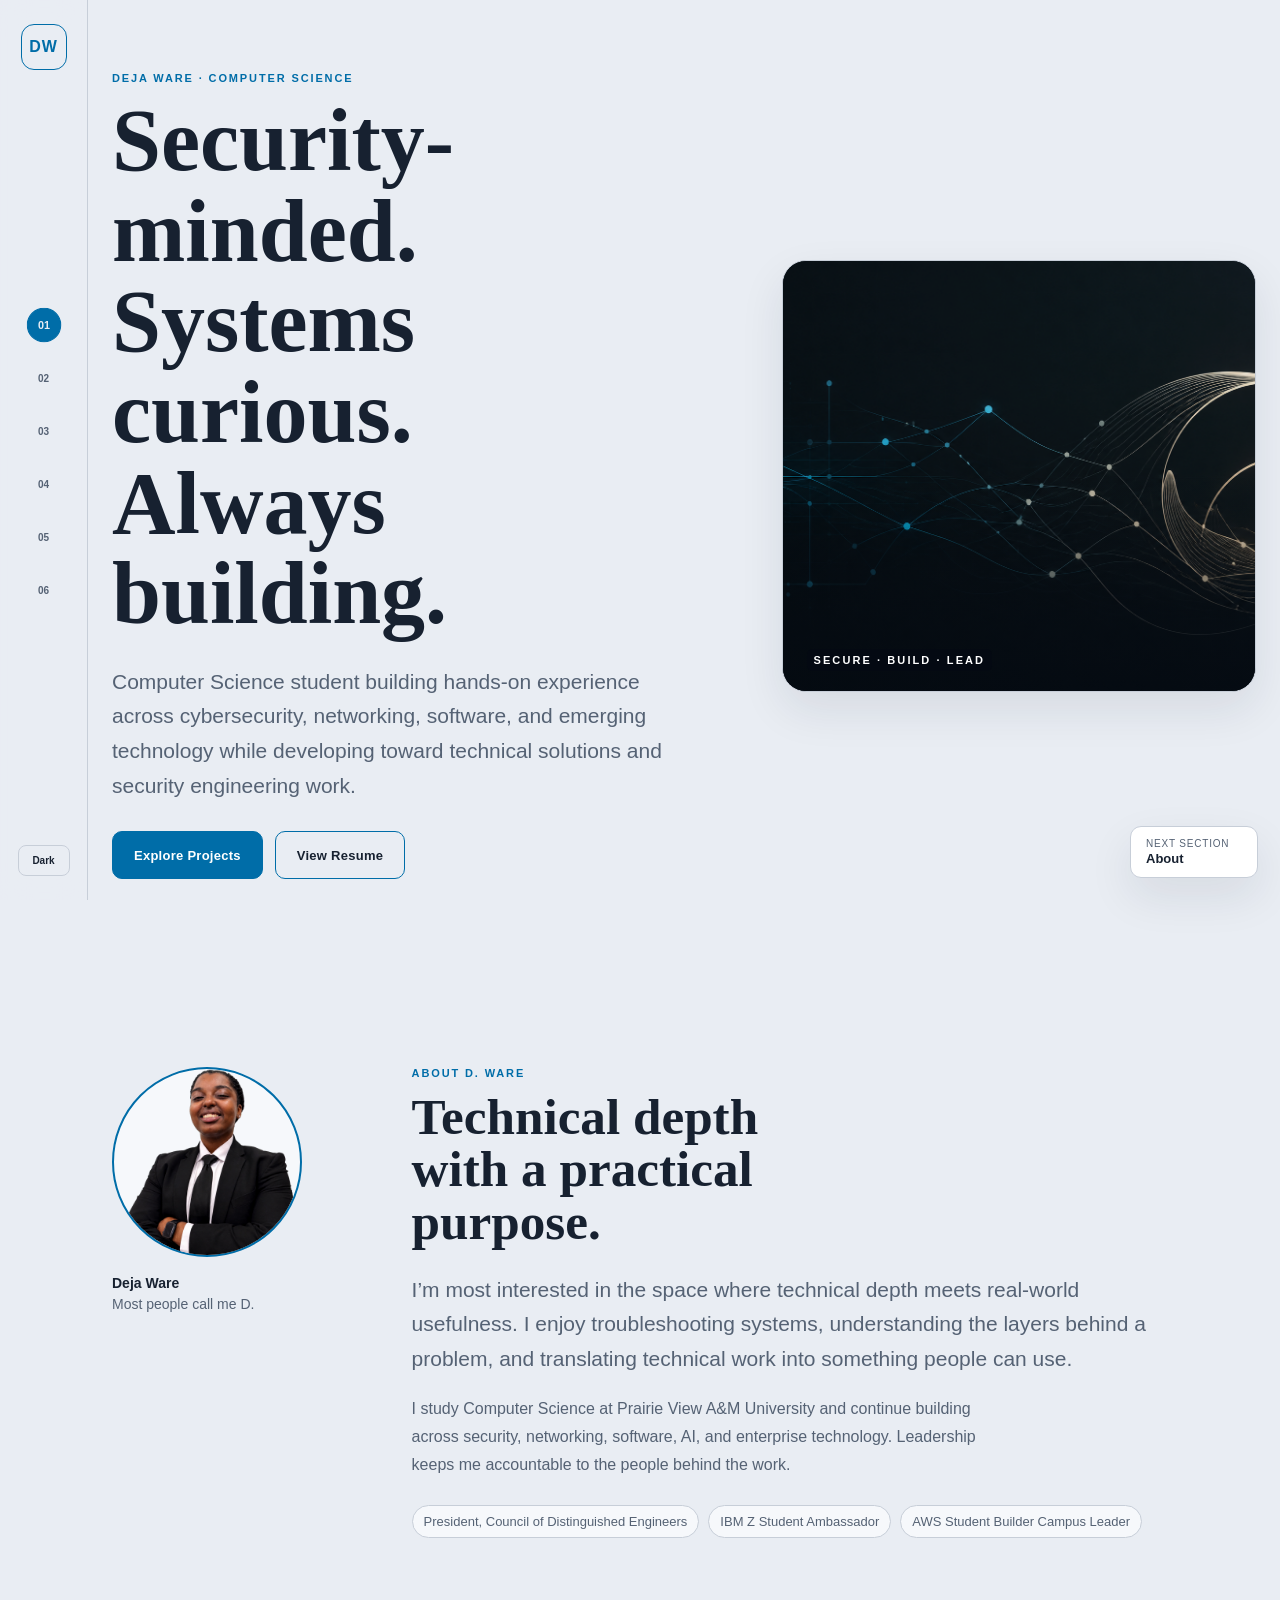
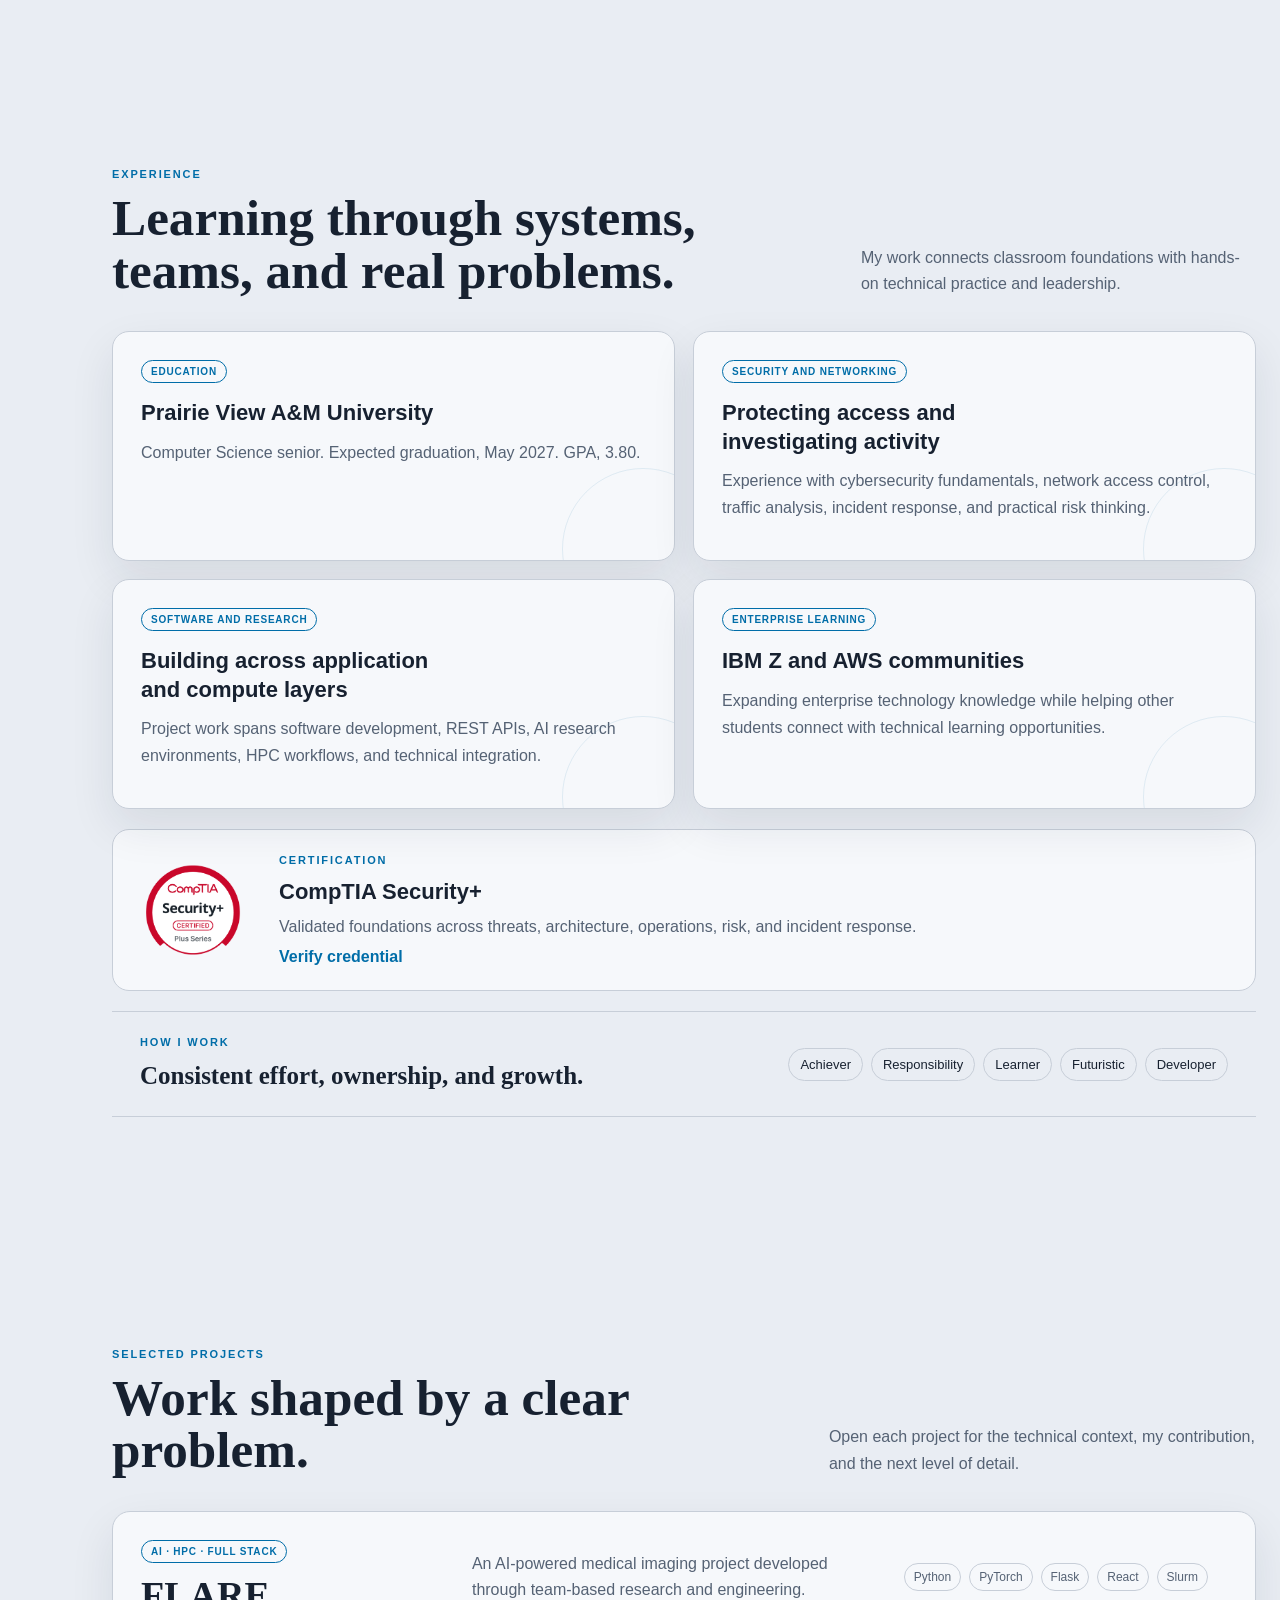
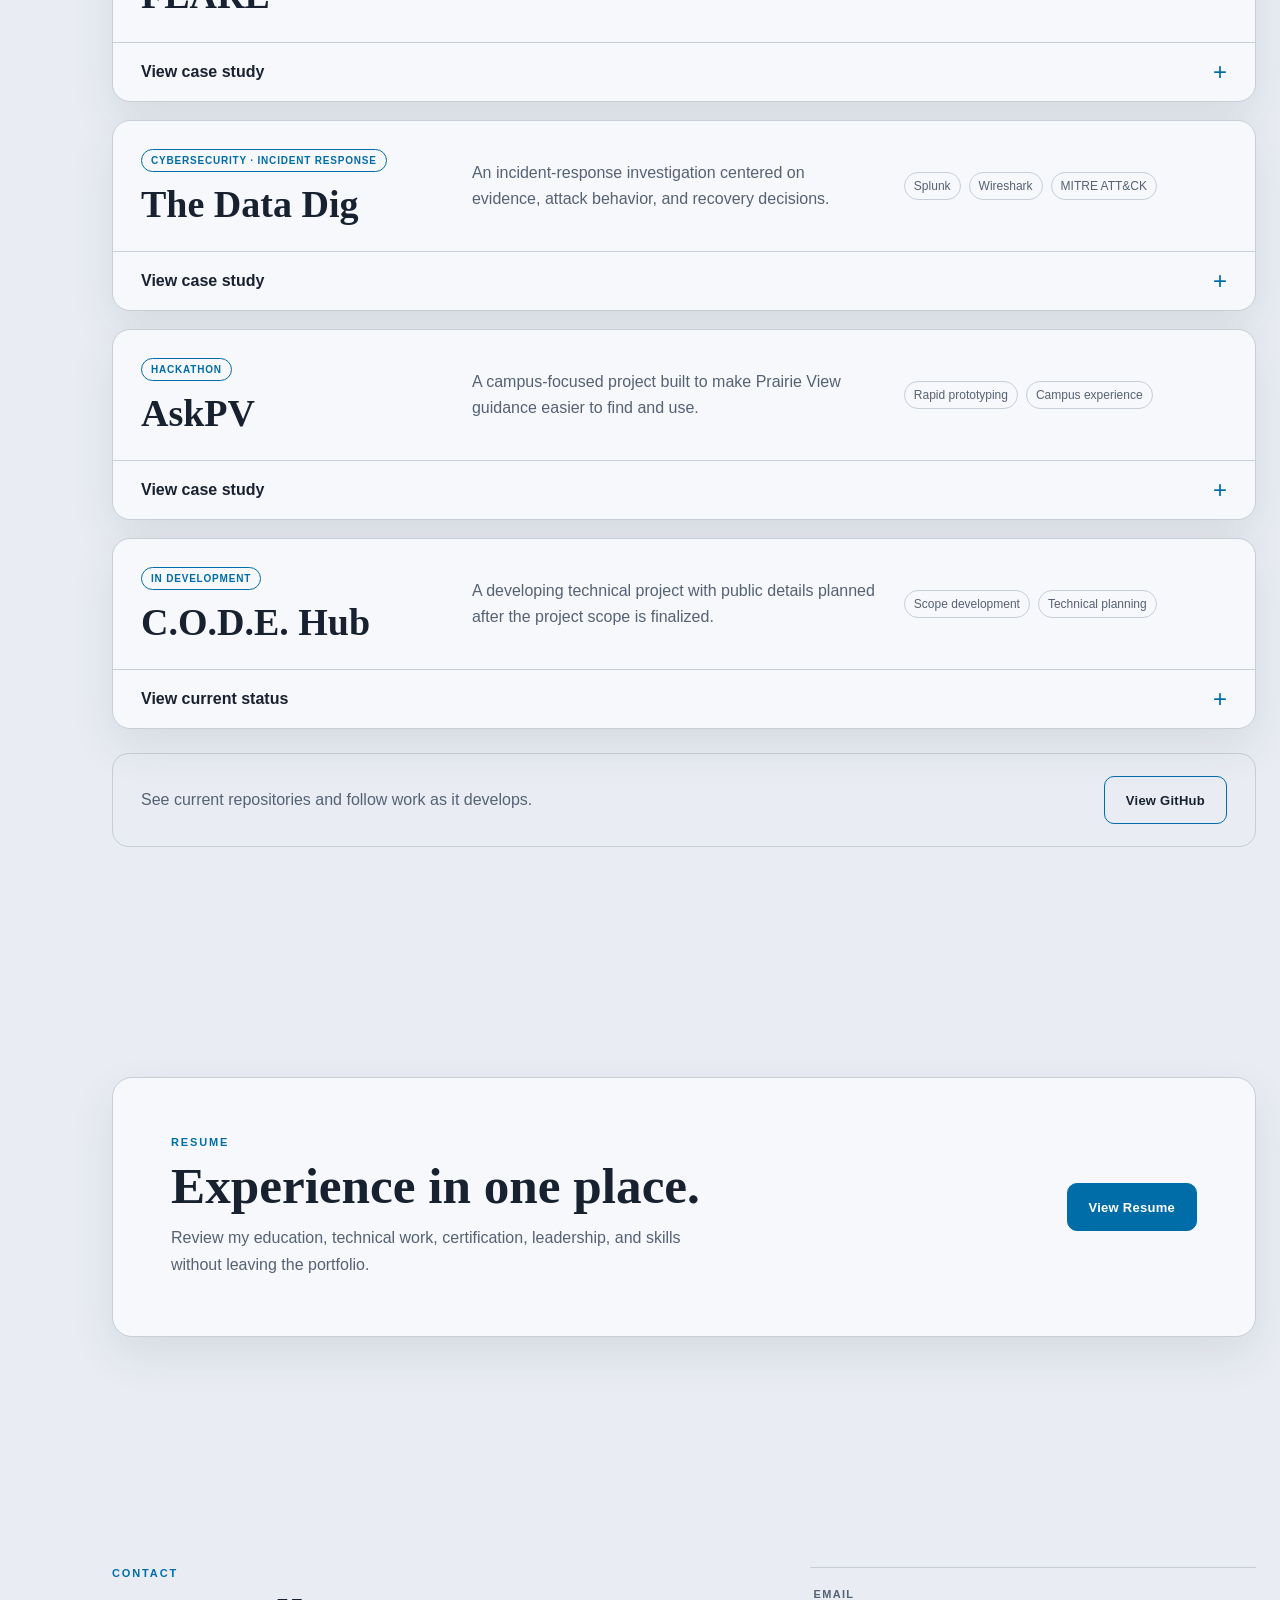
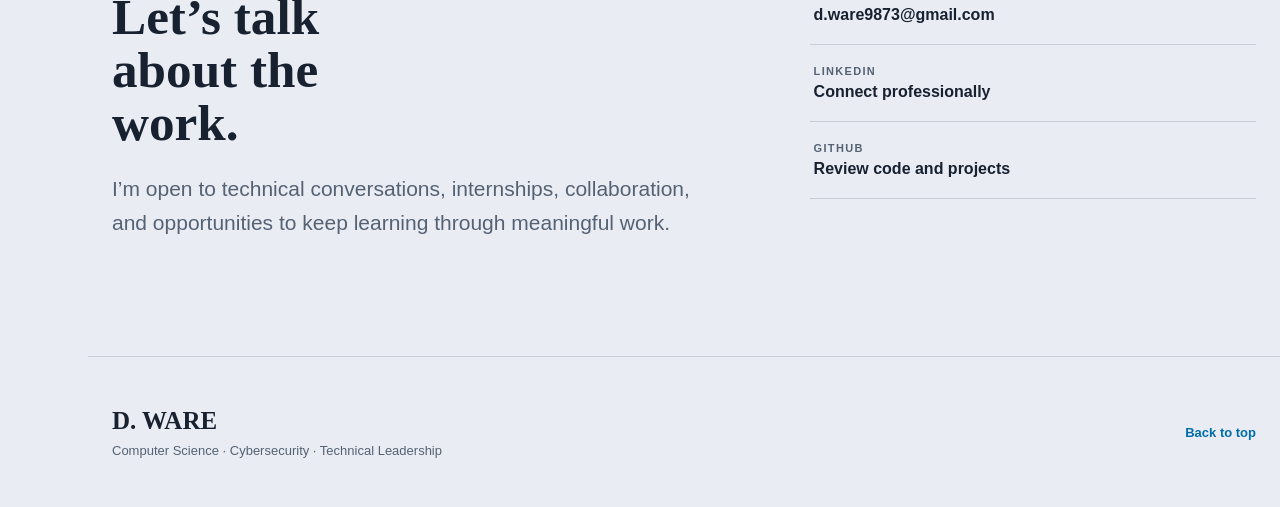
==== commit 64a65830: "Upgrade portfolio navigation and project stories" ====
--- a/index.html
+++ b/index.html
@@ -1 +1,315 @@
-<!DOCTYPE html><html lang="en" data-theme="light"><head><meta charset="UTF-8"><meta name="viewport" content="width=device-width,initial-scale=1.0"><title>D. Ware | Cybersecurity and Technology</title><meta name="description" content="Deja Ware is a Computer Science senior focused on cybersecurity, software engineering, and technical leadership."><link rel="canonical" href="https://dware11.github.io/dwarehq/"><meta property="og:type" content="website"><meta property="og:url" content="https://dware11.github.io/dwarehq/"><meta property="og:title" content="D. Ware | Cybersecurity and Technology"><meta property="og:description" content="Computer Science senior focused on cybersecurity, software engineering, and technical leadership."><meta property="og:image" content="https://dware11.github.io/dwarehq/images/headshot.png"><meta property="og:image:alt" content="Portrait of Deja Ware"><link rel="icon" href="favicon.svg" type="image/svg+xml"><link rel="stylesheet" href="styles.css"></head><body id="top"><header class="topbar"><a class="logo" href="./">D. WARE</a><nav class="primary-nav" aria-label="Home page navigation"><a href="#top" class="current">Home</a><a href="#about">About</a><a href="#projects">Projects</a><a href="#resume">Resume</a><a href="#contact">Contact</a></nav><div class="nav-actions"><button class="theme-toggle" type="button" onclick="toggleTheme()">Dark mode</button></div></header><main><section class="hero"><div class="container hero-grid"><div><div class="eyebrow">DEJA WARE · COMPUTER SCIENCE</div><h1>Building secure, useful technology.</h1><p class="lead">I am a Computer Science senior at Prairie View A&amp;M University. I build cybersecurity and software projects. I lead student engineers and represent IBM Z and AWS on campus.</p><div class="button-row"><a class="button primary" href="#projects">View Projects</a><a class="button secondary" href="#resume">View Resume</a></div></div><div class="hero-art"><img src="assets/home-banner.png" alt="Cybersecurity and technology banner"></div></div></section><section class="section" id="about"><div class="container portrait-row"><img class="portrait" src="images/headshot.png" alt="Deja Ware"><div><div class="eyebrow">ABOUT D. WARE</div><h2>Security, engineering, and leadership.</h2><p class="lead">I&rsquo;m Deja Ware, but most people call me D. I study cybersecurity, build software, and lead student engineering programs.</p><p class="body-copy">I serve as President of the Council of Distinguished Engineers, an IBM Z Student Ambassador, and an AWS Student Builder Campus Leader.</p></div></div></section><section class="section" id="experience"><div class="container"><div class="section-heading"><div><div class="eyebrow">EXPERIENCE AND EDUCATION</div><h2>Technical skills backed by leadership</h2></div><p>Education, certification, campus leadership, and industry programs.</p></div><div class="card-grid"><article class="card"><span class="tag">Education</span><h3>Prairie View A&amp;M University</h3><p>Computer Science senior. Expected graduation, May 2027. GPA, 3.80.</p></article><article class="card"><span class="tag">Certification</span><h3>CompTIA Security+</h3><p>Core knowledge across threats, architecture, operations, risk, and incident response.</p><a class="text-link" href="https://www.credly.com/badges/d537a1e0-2c64-4df1-b130-748db35ae203/public_url" target="_blank" rel="noopener noreferrer">Verify credential →</a></article><article class="card"><span class="tag">Leadership</span><h3>Campus and industry leadership</h3><p>President, Council of Distinguished Engineers. IBM Z Student Ambassador. AWS Student Builder Campus Leader.</p></article></div><div class="strength-grid"><article class="strength"><span>01</span><h3>Achiever</h3><p>I set goals and finish the work.</p></article><article class="strength"><span>02</span><h3>Responsibility</h3><p>I own my commitments and results.</p></article><article class="strength"><span>03</span><h3>Learner</h3><p>I build skills through study and practice.</p></article><article class="strength"><span>04</span><h3>Futuristic</h3><p>I connect today&rsquo;s work to long-term goals.</p></article><article class="strength"><span>05</span><h3>Developer</h3><p>I help people build confidence and skills.</p></article></div></div></section><section class="section" id="projects"><div class="container"><div class="cert-strip"><a href="https://www.credly.com/badges/d537a1e0-2c64-4df1-b130-748db35ae203/public_url" target="_blank" rel="noopener noreferrer"><img src="assets/comptia-security-plus.png" alt="CompTIA Security+ Certified CE badge"></a><div><div class="eyebrow">CERTIFICATION</div><h2>CompTIA Security+</h2><p>Verified knowledge in core cybersecurity concepts and secure systems.</p><div class="button-row"><a class="button secondary" href="https://www.credly.com/badges/d537a1e0-2c64-4df1-b130-748db35ae203/public_url" target="_blank" rel="noopener noreferrer">Verify on Credly</a></div></div></div><div class="section-heading"><div><div class="eyebrow">SELECTED PROJECTS</div><h2>Featured work</h2></div><p>Selected software and community technology work.</p></div><div class="card-grid two"><article class="card"><span class="tag">Hackathon Project</span><h3>AskPV</h3><p>A hackathon project built to improve access to campus guidance for the Prairie View community.</p><span class="text-link">Details available on request</span></article><article class="card"><span class="tag">Flagship Project</span><h3>FLARE</h3><p>Review the public repository and current implementation.</p><a class="button secondary" href="https://github.com/dware11/FLARE" target="_blank" rel="noopener noreferrer">View Repository</a></article></div><div class="button-row"><a class="button primary" href="https://github.com/dware11" target="_blank" rel="noopener noreferrer">More on GitHub</a></div></div></section><section class="section" id="resume"><div class="container panel resume-cta"><div><div class="eyebrow">RESUME</div><h2>Cybersecurity resume</h2><p>View my education, experience, certifications, leadership, and technical skills.</p></div><button class="button primary resume-open" type="button" data-resume-open>View Resume</button></div></section><section class="section" id="contact"><div class="container"><div class="section-heading"><div><div class="eyebrow">CONTACT</div><h2>Let&rsquo;s connect</h2></div><p>Cybersecurity, software engineering, internships, and campus partnerships.</p></div><div class="contact-grid"><article class="card"><span class="tag">Professional Network</span><h3>LinkedIn</h3><p>Connect for opportunities, certifications, and leadership updates.</p><a class="button primary" href="https://www.linkedin.com/in/ware-deja42" target="_blank" rel="noopener noreferrer">Open LinkedIn</a></article><article class="card"><span class="tag">Code and Projects</span><h3>GitHub</h3><p>Review my repositories, technical projects, and ongoing work.</p><a class="button primary" href="https://github.com/dware11" target="_blank" rel="noopener noreferrer">Open GitHub</a></article><article class="card"><span class="tag">Direct Contact</span><h3>Email</h3><p>d.ware9873@gmail.com</p><a class="button primary" href="mailto:d.ware9873@gmail.com">Send Email</a></article></div></div></section><section class="section"><div class="container panel quote-panel"><blockquote>&ldquo;Don&rsquo;t let anyone rob you of your imagination, your creativity, or your curiosity. It&rsquo;s your place in the world; it&rsquo;s your life. Go on and do all you can with it, and make it the life you want to live.&rdquo;</blockquote><p>Mae Jemison · Engineer, physician, and former NASA astronaut</p></div></section></main><dialog class="resume-dialog" aria-labelledby="resume-dialog-title"><div class="resume-dialog-bar"><div><strong id="resume-dialog-title">Deja Ware · Cybersecurity Resume</strong><span>Swipe to review the page</span></div><button class="resume-close" type="button" data-resume-close aria-label="Close resume and return to the page">Close</button></div><iframe src="assets/Deja_Ware_Cyber_Resume.pdf#view=FitH" title="Deja Ware cybersecurity resume PDF"></iframe><div class="resume-dialog-actions"><a class="button secondary" href="assets/Deja_Ware_Cyber_Resume.pdf" download>Download PDF</a><button class="button primary" type="button" data-resume-close>Back to Home</button></div></dialog><footer class="site-footer"><div class="container footer-inner"><div><div class="footer-name">D. Ware</div><p class="footer-note">Computer Science · Cybersecurity · Leadership</p></div><div class="footer-links"><a href="mailto:d.ware9873@gmail.com">Email</a><a href="https://www.linkedin.com/in/ware-deja42" target="_blank" rel="noopener noreferrer">LinkedIn</a><a href="https://github.com/dware11" target="_blank" rel="noopener noreferrer">GitHub</a><a href="#resume">Resume</a></div></div></footer><script src="script.js"></script></body></html>
+<!DOCTYPE html>
+<html lang="en" data-theme="light">
+<head>
+  <meta charset="UTF-8">
+  <meta name="viewport" content="width=device-width, initial-scale=1.0">
+  <title>D. Ware | Cybersecurity and Technology</title>
+  <meta name="description" content="Deja Ware is a Computer Science student building hands-on experience across cybersecurity, networking, software, AI, and technical leadership.">
+  <link rel="canonical" href="https://dware11.github.io/dwarehq/">
+  <meta property="og:type" content="website">
+  <meta property="og:url" content="https://dware11.github.io/dwarehq/">
+  <meta property="og:title" content="D. Ware | Cybersecurity and Technology">
+  <meta property="og:description" content="Security-minded. Systems curious. Always building.">
+  <meta property="og:image" content="https://dware11.github.io/dwarehq/images/headshot.png">
+  <meta property="og:image:alt" content="Portrait of Deja Ware">
+  <link rel="icon" href="favicon.svg" type="image/svg+xml">
+  <link rel="stylesheet" href="styles.css">
+</head>
+<body>
+  <a class="skip-link" href="#main-content">Skip to content</a>
+
+  <!-- Desktop side navigation -->
+  <header class="desktop-rail">
+    <a class="rail-logo" href="#home" aria-label="D. Ware, home">DW</a>
+    <nav class="rail-nav" aria-label="Portfolio sections">
+      <a class="rail-link current" href="#home" data-section-link="home" aria-label="Home">
+        <span class="rail-marker">01</span><span class="rail-label">Home</span>
+      </a>
+      <a class="rail-link" href="#about" data-section-link="about" aria-label="About">
+        <span class="rail-marker">02</span><span class="rail-label">About</span>
+      </a>
+      <a class="rail-link" href="#experience" data-section-link="experience" aria-label="Experience">
+        <span class="rail-marker">03</span><span class="rail-label">Experience</span>
+      </a>
+      <a class="rail-link" href="#projects" data-section-link="projects" aria-label="Projects">
+        <span class="rail-marker">04</span><span class="rail-label">Projects</span>
+      </a>
+      <a class="rail-link" href="#resume" data-section-link="resume" aria-label="Resume">
+        <span class="rail-marker">05</span><span class="rail-label">Resume</span>
+      </a>
+      <a class="rail-link" href="#contact" data-section-link="contact" aria-label="Contact">
+        <span class="rail-marker">06</span><span class="rail-label">Contact</span>
+      </a>
+    </nav>
+    <button class="theme-toggle rail-theme" type="button" data-theme-toggle aria-label="Switch color theme">Dark</button>
+  </header>
+
+  <!-- Mobile navigation -->
+  <header class="mobile-header">
+    <a class="mobile-logo" href="#home">D. WARE</a>
+    <div class="mobile-actions">
+      <button class="theme-toggle" type="button" data-theme-toggle aria-label="Switch color theme">Dark</button>
+      <button class="menu-toggle" type="button" data-menu-toggle aria-expanded="false" aria-controls="mobile-menu">
+        <span class="menu-toggle-lines" aria-hidden="true"></span>
+        <span class="sr-only">Open navigation</span>
+      </button>
+    </div>
+  </header>
+
+  <div class="mobile-menu" id="mobile-menu" aria-hidden="true">
+    <div class="mobile-menu-panel">
+      <div class="mobile-menu-top">
+        <span>Navigate</span>
+        <button class="menu-close" type="button" data-menu-close aria-label="Close navigation">Close</button>
+      </div>
+      <nav aria-label="Mobile portfolio sections">
+        <a href="#home" data-section-link="home"><span>01</span>Home</a>
+        <a href="#about" data-section-link="about"><span>02</span>About</a>
+        <a href="#experience" data-section-link="experience"><span>03</span>Experience</a>
+        <a href="#projects" data-section-link="projects"><span>04</span>Projects</a>
+        <a href="#resume" data-section-link="resume"><span>05</span>Resume</a>
+        <a href="#contact" data-section-link="contact"><span>06</span>Contact</a>
+      </nav>
+    </div>
+  </div>
+
+  <main id="main-content">
+    <section class="hero page-section" id="home" data-section-name="Home">
+      <div class="container hero-grid">
+        <div class="hero-copy">
+          <div class="eyebrow">DEJA WARE · COMPUTER SCIENCE</div>
+          <h1>Security-minded. Systems curious. Always building.</h1>
+          <p class="lead">Computer Science student building hands-on experience across cybersecurity, networking, software, and emerging technology while developing toward technical solutions and security engineering work.</p>
+          <div class="button-row">
+            <a class="button primary" href="#projects">Explore Projects</a>
+            <button class="button secondary resume-open" type="button" data-resume-open>View Resume</button>
+          </div>
+        </div>
+        <div class="hero-art">
+          <img src="assets/home-banner.png" alt="Abstract cybersecurity and technology banner">
+          <span>SECURE · BUILD · LEAD</span>
+        </div>
+      </div>
+    </section>
+
+    <section class="section page-section" id="about" data-section-name="About">
+      <div class="container about-layout">
+        <div class="portrait-wrap">
+          <img class="portrait" src="images/headshot.png" alt="Deja Ware">
+          <p>Deja Ware<br><span>Most people call me D.</span></p>
+        </div>
+        <div class="about-copy">
+          <div class="eyebrow">ABOUT D. WARE</div>
+          <h2>Technical depth with a practical purpose.</h2>
+          <p class="lead">I’m most interested in the space where technical depth meets real-world usefulness. I enjoy troubleshooting systems, understanding the layers behind a problem, and translating technical work into something people can use.</p>
+          <p class="body-copy">I study Computer Science at Prairie View A&amp;M University and continue building across security, networking, software, AI, and enterprise technology. Leadership keeps me accountable to the people behind the work.</p>
+          <div class="role-list" role="list" aria-label="Current leadership roles">
+            <span role="listitem">President, Council of Distinguished Engineers</span>
+            <span role="listitem">IBM Z Student Ambassador</span>
+            <span role="listitem">AWS Student Builder Campus Leader</span>
+          </div>
+        </div>
+      </div>
+    </section>
+
+    <section class="section page-section" id="experience" data-section-name="Experience">
+      <div class="container">
+        <div class="section-heading">
+          <div>
+            <div class="eyebrow">EXPERIENCE</div>
+            <h2>Learning through systems, teams, and real problems.</h2>
+          </div>
+          <p>My work connects classroom foundations with hands-on technical practice and leadership.</p>
+        </div>
+
+        <div class="experience-grid">
+          <article class="experience-card">
+            <span class="tag">Education</span>
+            <h3>Prairie View A&amp;M University</h3>
+            <p>Computer Science senior. Expected graduation, May 2027. GPA, 3.80.</p>
+          </article>
+          <article class="experience-card">
+            <span class="tag">Security and Networking</span>
+            <h3>Protecting access and investigating activity</h3>
+            <p>Experience with cybersecurity fundamentals, network access control, traffic analysis, incident response, and practical risk thinking.</p>
+          </article>
+          <article class="experience-card">
+            <span class="tag">Software and Research</span>
+            <h3>Building across application and compute layers</h3>
+            <p>Project work spans software development, REST APIs, AI research environments, HPC workflows, and technical integration.</p>
+          </article>
+          <article class="experience-card">
+            <span class="tag">Enterprise Learning</span>
+            <h3>IBM Z and AWS communities</h3>
+            <p>Expanding enterprise technology knowledge while helping other students connect with technical learning opportunities.</p>
+          </article>
+        </div>
+
+        <div class="credential-row">
+          <a class="credential-badge" href="https://www.credly.com/badges/d537a1e0-2c64-4df1-b130-748db35ae203/public_url" target="_blank" rel="noopener noreferrer">
+            <img src="assets/comptia-security-plus.png" alt="CompTIA Security+ Certified CE badge">
+          </a>
+          <div>
+            <div class="eyebrow">CERTIFICATION</div>
+            <h3>CompTIA Security+</h3>
+            <p>Validated foundations across threats, architecture, operations, risk, and incident response.</p>
+            <a class="text-link" href="https://www.credly.com/badges/d537a1e0-2c64-4df1-b130-748db35ae203/public_url" target="_blank" rel="noopener noreferrer">Verify credential</a>
+          </div>
+        </div>
+
+        <div class="work-style">
+          <div>
+            <div class="eyebrow">HOW I WORK</div>
+            <h3>Consistent effort, ownership, and growth.</h3>
+          </div>
+          <ul class="strength-list" aria-label="CliftonStrengths">
+            <li>Achiever</li><li>Responsibility</li><li>Learner</li><li>Futuristic</li><li>Developer</li>
+          </ul>
+        </div>
+      </div>
+    </section>
+
+    <section class="section page-section" id="projects" data-section-name="Projects">
+      <div class="container">
+        <div class="section-heading">
+          <div>
+            <div class="eyebrow">SELECTED PROJECTS</div>
+            <h2>Work shaped by a clear problem.</h2>
+          </div>
+          <p>Open each project for the technical context, my contribution, and the next level of detail.</p>
+        </div>
+
+        <div class="project-grid">
+          <article class="project-card">
+            <div class="project-summary">
+              <div><span class="tag">AI · HPC · Full Stack</span><h3>FLARE</h3></div>
+              <p>An AI-powered medical imaging project developed through team-based research and engineering.</p>
+              <ul class="tech-list" aria-label="FLARE technologies"><li>Python</li><li>PyTorch</li><li>Flask</li><li>React</li><li>Slurm</li></ul>
+            </div>
+            <button class="project-toggle" type="button" aria-expanded="false" aria-controls="project-flare">View case study <span aria-hidden="true">+</span></button>
+            <div class="project-details" id="project-flare" hidden>
+              <dl>
+                <div><dt>Problem</dt><dd>Connect medical-imaging model work with an interface and research-compute workflow.</dd></div>
+                <div><dt>What I worked on</dt><dd>Contributed to backend integration, REST API connections, and deployment workflows within a team project.</dd></div>
+                <div><dt>Technologies</dt><dd>Python, PyTorch, Flask, React, REST APIs, NCSA Delta HPC, and Slurm.</dd></div>
+                <div><dt>Technical challenge</dt><dd>Coordinating application layers with jobs running in an HPC environment.</dd></div>
+                <div><dt>Outcome</dt><dd>The team built a workflow connecting model execution, backend services, and a user-facing application.</dd></div>
+              </dl>
+              <a class="text-link" href="https://github.com/dware11/FLARE" target="_blank" rel="noopener noreferrer">View repository</a>
+            </div>
+          </article>
+
+          <article class="project-card">
+            <div class="project-summary">
+              <div><span class="tag">Cybersecurity · Incident Response</span><h3>The Data Dig</h3></div>
+              <p>An incident-response investigation centered on evidence, attack behavior, and recovery decisions.</p>
+              <ul class="tech-list" aria-label="The Data Dig technologies"><li>Splunk</li><li>Wireshark</li><li>MITRE ATT&amp;CK</li></ul>
+            </div>
+            <button class="project-toggle" type="button" aria-expanded="false" aria-controls="project-data-dig">View case study <span aria-hidden="true">+</span></button>
+            <div class="project-details" id="project-data-dig" hidden>
+              <dl>
+                <div><dt>Problem</dt><dd>Investigate suspicious activity and identify how an incident unfolded.</dd></div>
+                <div><dt>What I worked on</dt><dd>Reviewed logs, packet captures, and network-flow evidence to trace brute-force activity.</dd></div>
+                <div><dt>Technologies</dt><dd>Splunk, Wireshark, network-flow analysis, and MITRE ATT&amp;CK mapping.</dd></div>
+                <div><dt>Technical challenge</dt><dd>Connecting evidence across data sources into one defensible timeline.</dd></div>
+                <div><dt>Outcome</dt><dd>Produced containment and recovery recommendations grounded in the investigation findings.</dd></div>
+              </dl>
+              <span class="project-status">Supporting material available on request</span>
+            </div>
+          </article>
+
+          <article class="project-card">
+            <div class="project-summary">
+              <div><span class="tag">Hackathon</span><h3>AskPV</h3></div>
+              <p>A campus-focused project built to make Prairie View guidance easier to find and use.</p>
+              <ul class="tech-list" aria-label="AskPV project type"><li>Rapid prototyping</li><li>Campus experience</li></ul>
+            </div>
+            <button class="project-toggle" type="button" aria-expanded="false" aria-controls="project-askpv">View case study <span aria-hidden="true">+</span></button>
+            <div class="project-details" id="project-askpv" hidden>
+              <dl>
+                <div><dt>Problem</dt><dd>Students need a clearer path to useful campus information.</dd></div>
+                <div><dt>What I worked on</dt><dd>Helped shape and build the concept during a hackathon.</dd></div>
+                <div><dt>Technical challenge</dt><dd>Turning a broad campus need into a focused prototype within a short build window.</dd></div>
+                <div><dt>Outcome</dt><dd>A working hackathon concept designed around the Prairie View community.</dd></div>
+              </dl>
+              <span class="project-status">Project details available on request</span>
+            </div>
+          </article>
+
+          <article class="project-card">
+            <div class="project-summary">
+              <div><span class="tag">In Development</span><h3>C.O.D.E. Hub</h3></div>
+              <p>A developing technical project with public details planned after the project scope is finalized.</p>
+              <ul class="tech-list" aria-label="C.O.D.E. Hub status"><li>Scope development</li><li>Technical planning</li></ul>
+            </div>
+            <button class="project-toggle" type="button" aria-expanded="false" aria-controls="project-code-hub">View current status <span aria-hidden="true">+</span></button>
+            <div class="project-details" id="project-code-hub" hidden>
+              <dl>
+                <div><dt>Current focus</dt><dd>Defining the problem, project boundaries, and technical direction before publishing implementation details.</dd></div>
+                <div><dt>Next update</dt><dd>Add verified technologies, contribution details, technical challenges, outcomes, and a repository link.</dd></div>
+              </dl>
+              <span class="project-status">Public project information coming later</span>
+            </div>
+          </article>
+        </div>
+
+        <div class="github-cta">
+          <p>See current repositories and follow work as it develops.</p>
+          <a class="button secondary" href="https://github.com/dware11" target="_blank" rel="noopener noreferrer">View GitHub</a>
+        </div>
+      </div>
+    </section>
+
+    <section class="section page-section" id="resume" data-section-name="Resume">
+      <div class="container resume-panel">
+        <div>
+          <div class="eyebrow">RESUME</div>
+          <h2>Experience in one place.</h2>
+          <p>Review my education, technical work, certification, leadership, and skills without leaving the portfolio.</p>
+        </div>
+        <button class="button primary resume-open" type="button" data-resume-open>View Resume</button>
+      </div>
+    </section>
+
+    <section class="section page-section" id="contact" data-section-name="Contact">
+      <div class="container contact-layout">
+        <div>
+          <div class="eyebrow">CONTACT</div>
+          <h2>Let’s talk about the work.</h2>
+          <p class="lead">I’m open to technical conversations, internships, collaboration, and opportunities to keep learning through meaningful work.</p>
+        </div>
+        <div class="contact-links">
+          <a href="mailto:d.ware9873@gmail.com"><span>Email</span><strong>d.ware9873@gmail.com</strong></a>
+          <a href="https://www.linkedin.com/in/ware-deja42" target="_blank" rel="noopener noreferrer"><span>LinkedIn</span><strong>Connect professionally</strong></a>
+          <a href="https://github.com/dware11" target="_blank" rel="noopener noreferrer"><span>GitHub</span><strong>Review code and projects</strong></a>
+        </div>
+      </div>
+    </section>
+  </main>
+
+  <a class="next-section" href="#about" data-next-section>
+    <span>Next section</span><strong>About</strong>
+  </a>
+
+  <dialog class="resume-dialog" aria-labelledby="resume-dialog-title">
+    <div class="resume-dialog-bar">
+      <div><strong id="resume-dialog-title">Deja Ware · Cybersecurity Resume</strong><span>Review the PDF without leaving the portfolio</span></div>
+      <button class="resume-close" type="button" data-resume-close aria-label="Close resume and return to the page">Close</button>
+    </div>
+    <iframe src="assets/Deja_Ware_Cyber_Resume.pdf#view=FitH" title="Deja Ware cybersecurity resume PDF"></iframe>
+    <div class="resume-dialog-actions">
+      <a class="button secondary" href="assets/Deja_Ware_Cyber_Resume.pdf" download>Download PDF</a>
+      <button class="button primary" type="button" data-resume-close>Return to Portfolio</button>
+    </div>
+  </dialog>
+
+  <footer class="site-footer">
+    <div class="container footer-inner">
+      <div><div class="footer-name">D. WARE</div><p>Computer Science · Cybersecurity · Technical Leadership</p></div>
+      <a href="#home">Back to top</a>
+    </div>
+  </footer>
+
+  <script src="script.js"></script>
+</body>
+</html>
--- a/styles.css
+++ b/styles.css
@@ -1,3 +1,625 @@
-:root{--bg:#e9edf3;--panel:#f6f8fb;--ink:#172130;--muted:#556274;--line:#c7ced8;--accent:#006da8;--accent2:#00a8dd;--dark:#0b0d10;--shadow:0 18px 45px rgba(20,34,52,.09);--display:Georgia,'Times New Roman',serif;--tech:'Segoe UI',Arial,sans-serif}html[data-theme="dark"]{--bg:#090b0d;--panel:#121519;--ink:#f5f2eb;--muted:#c7cbd1;--line:#343941;--accent:#14c5f4;--accent2:#4ba3ff;--shadow:none}*{box-sizing:border-box;margin:0;padding:0}html{scroll-behavior:smooth}body{min-height:100vh;background:var(--bg);color:var(--ink);font-family:var(--tech);overflow-x:hidden}a{color:inherit}.container{width:min(1180px,calc(100% - 40px));margin-inline:auto}.topbar{position:sticky;top:0;z-index:20;width:min(1240px,calc(100% - 28px));min-height:72px;margin:auto;background:var(--bg);border-bottom:1px solid var(--line);display:flex;align-items:center;justify-content:space-between;gap:24px}.logo{font-family:var(--tech);font-weight:800;letter-spacing:.14em;text-decoration:none;white-space:nowrap}.primary-nav{display:flex;align-items:center;justify-content:center;gap:clamp(16px,3vw,42px)}.primary-nav a{font-size:12px;letter-spacing:.12em;text-transform:uppercase;text-decoration:none;color:var(--muted);padding:27px 0 12px;border-bottom:1px solid transparent}.primary-nav a:hover,.primary-nav a.current{color:var(--ink);border-color:var(--accent)}.nav-actions{display:flex;align-items:center;gap:10px}.theme-toggle{border:1px solid var(--line);background:transparent;color:var(--ink);border-radius:8px;padding:9px 12px;cursor:pointer;font:600 11px var(--tech)}.button{display:inline-flex;align-items:center;justify-content:center;min-height:46px;padding:12px 20px;border:1px solid var(--accent);border-radius:10px;font:700 12px var(--tech);letter-spacing:.03em;text-decoration:none;transition:.2s ease}.button:hover{transform:translateY(-2px);filter:brightness(1.06)}.button.primary{background:var(--accent);color:#fff}.button.secondary{background:transparent;color:var(--ink)}.eyebrow{font-size:11px;letter-spacing:.17em;text-transform:uppercase;color:var(--accent);margin-bottom:12px;font-weight:700}h1,h2{font-family:var(--display);line-height:1.02}h1{font-size:clamp(44px,7vw,84px);max-width:12ch}h2{font-size:clamp(30px,4vw,48px)}h3{line-height:1.25}.lead{font-size:clamp(17px,2vw,21px);line-height:1.65;color:var(--muted);max-width:62ch}.body-copy{line-height:1.75;color:var(--muted);max-width:68ch}.button-row{display:flex;flex-wrap:wrap;gap:12px;margin-top:28px}.hero{padding:clamp(70px,10vw,130px) 0 74px}.hero-grid{display:grid;grid-template-columns:minmax(0,1.1fr) minmax(320px,.9fr);gap:clamp(36px,7vw,90px);align-items:center}.hero h1{margin-bottom:24px}.hero .lead{margin-bottom:8px}.hero-art{position:relative;min-height:390px;border:1px solid var(--line);border-radius:22px;overflow:hidden;background:var(--dark);box-shadow:var(--shadow)}.hero-art img{width:100%;height:100%;min-height:390px;object-fit:cover;opacity:.9}.hero-art::after{content:'SECURE  •  BUILD  •  LEAD';position:absolute;left:22px;bottom:18px;color:#fff;font-size:11px;letter-spacing:.19em}.section{padding:72px 0}.section-heading{display:flex;justify-content:space-between;align-items:end;gap:28px;margin-bottom:28px}.section-heading p{color:var(--muted);line-height:1.65;max-width:52ch}.card-grid{display:grid;grid-template-columns:repeat(3,minmax(0,1fr));gap:20px}.card-grid.two{grid-template-columns:repeat(2,minmax(0,1fr))}.card{display:flex;flex-direction:column;min-height:240px;padding:27px;border:1px solid var(--line);border-radius:16px;background:var(--panel);box-shadow:var(--shadow)}.card h3{font-size:20px;margin:12px 0}.card p{color:var(--muted);line-height:1.65;margin-bottom:22px}.card .button,.card .text-link{margin-top:auto;align-self:flex-start}.tag{align-self:flex-start;padding:5px 9px;border:1px solid currentColor;border-radius:999px;color:var(--accent);font-size:10px;letter-spacing:.08em;text-transform:uppercase}.text-link{color:var(--accent);font-weight:700;text-decoration:none}.split{display:grid;grid-template-columns:1fr 1fr;gap:28px;align-items:start}.panel{padding:clamp(26px,4vw,44px);border:1px solid var(--line);border-radius:18px;background:var(--panel)}.panel h2{margin-bottom:18px}.panel p{color:var(--muted);line-height:1.75;margin-bottom:14px}.portrait-row{display:grid;grid-template-columns:180px 1fr;gap:36px;align-items:center}.portrait{width:170px;height:170px;border-radius:50%;border:2px solid var(--accent);object-fit:cover;object-position:center 22%;background:var(--panel)}.strength-grid{display:grid;grid-template-columns:repeat(5,minmax(0,1fr));gap:14px;margin-top:28px}.strength{padding:20px;border-top:2px solid var(--accent);background:var(--panel)}.strength span{color:var(--accent);font-size:11px}.strength h3{margin:10px 0}.strength p{font-size:13px;color:var(--muted);line-height:1.55}.cert-strip{display:flex;align-items:center;gap:28px;padding:28px;border:1px solid var(--line);border-radius:18px;background:var(--panel);margin-bottom:54px}.cert-strip img{width:120px;height:120px;object-fit:contain}.cert-strip h2{margin-bottom:10px}.cert-strip p{color:var(--muted);line-height:1.65}.resume-frame{width:100%;height:800px;border:1px solid var(--line);border-radius:14px;background:#fff}.contact-grid{display:grid;grid-template-columns:repeat(3,minmax(0,1fr));gap:20px}.site-footer{margin-top:60px;border-top:1px solid var(--line)}.footer-inner{min-height:150px;display:flex;align-items:center;justify-content:space-between;gap:28px}.footer-name{font:600 25px var(--display)}.footer-note{color:var(--muted);margin-top:8px;font-size:13px}.footer-links{display:flex;flex-wrap:wrap;gap:22px}.footer-links a{color:var(--muted);font-size:12px;text-decoration:none}.footer-links a:hover{color:var(--accent)}.quote-panel{text-align:center}.quote-panel blockquote{font:clamp(28px,4vw,48px)/1.35 Georgia,serif}.quote-panel p{margin-top:20px;color:var(--muted)}section[id]{scroll-margin-top:110px}.resume-cta{display:flex;align-items:center;justify-content:space-between;gap:28px}.resume-cta .eyebrow{margin-bottom:8px}.resume-cta h2{margin-bottom:8px}.resume-cta p{margin-bottom:0}.resume-cta .button{flex:0 0 auto}.resume-open{cursor:pointer}.resume-dialog{width:min(1000px,calc(100% - 32px));height:min(92dvh,920px);max-width:none;max-height:none;margin:auto;padding:0;border:1px solid var(--line);border-radius:18px;background:var(--panel);color:var(--ink);overflow:hidden;box-shadow:0 24px 80px rgba(0,0,0,.3)}.resume-dialog::backdrop{background:rgba(4,9,16,.72);backdrop-filter:blur(5px)}.resume-dialog[open]{display:grid;grid-template-rows:auto 1fr auto;animation:resume-in .22s ease-out}.resume-dialog-bar,.resume-dialog-actions{display:flex;align-items:center;justify-content:space-between;gap:18px;padding:16px 20px;border-bottom:1px solid var(--line)}.resume-dialog-bar div{display:grid;gap:3px}.resume-dialog-bar span{color:var(--muted);font-size:12px}.resume-close{border:1px solid var(--line);border-radius:9px;background:transparent;color:var(--ink);padding:10px 14px;font-weight:700;cursor:pointer}.resume-dialog iframe{width:100%;height:100%;border:0;background:#fff}.resume-dialog-actions{display:none;border-top:1px solid var(--line);border-bottom:0}@keyframes resume-in{from{opacity:0;transform:translateY(18px) scale(.985)}to{opacity:1;transform:none}}
-@media(max-width:900px){.hero-grid,.split{grid-template-columns:1fr}.hero-art{min-height:290px}.card-grid,.contact-grid{grid-template-columns:repeat(2,minmax(0,1fr))}.strength-grid{grid-template-columns:repeat(2,minmax(0,1fr))}.topbar{flex-wrap:wrap;padding:14px 0}.primary-nav{order:3;width:100%;justify-content:flex-start;flex-wrap:wrap;overflow:visible;gap:16px 22px;padding-bottom:4px}.primary-nav a{padding:8px 0 10px}.nav-actions{margin-left:auto}}
-@media(max-width:620px){.container{width:min(100% - 28px,1180px)}.topbar{width:calc(100% - 28px)}.logo{font-size:13px}.theme-toggle{padding:8px 10px}.hero{padding:54px 0}.hero-art,.hero-art img{min-height:235px}.card-grid,.card-grid.two,.contact-grid{grid-template-columns:1fr}.card{min-height:0}.portrait-row{grid-template-columns:1fr;gap:22px}.portrait{width:132px;height:132px}.strength-grid{grid-template-columns:1fr}.section{padding:52px 0}.section-heading{align-items:flex-start;flex-direction:column}.cert-strip{align-items:flex-start;flex-direction:column}.cert-strip img{width:105px;height:105px}.resume-frame{height:570px}.footer-inner{align-items:flex-start;flex-direction:column;padding:32px 0}.button-row,.button{width:100%}.resume-dialog{width:100%;height:100dvh;border:0;border-radius:0}.resume-dialog-bar{padding:12px 14px}.resume-dialog-bar strong{font-size:14px}.resume-dialog-actions{display:grid;grid-template-columns:1fr 1fr;padding:10px 14px}.resume-dialog-actions .button{min-height:44px;padding:10px;font-size:11px}.primary-nav{display:grid;grid-template-columns:repeat(3,minmax(0,1fr));gap:8px;width:100%}.primary-nav a{text-align:center;font-size:10px;padding:8px 2px 10px}.resume-cta{align-items:stretch;flex-direction:column}.footer-links{gap:16px}.card p{overflow-wrap:anywhere}}
+:root{
+  --bg:#e9edf3;
+  --panel:#f6f8fb;
+  --panel-strong:#ffffff;
+  --ink:#172130;
+  --muted:#556274;
+  --line:#c7ced8;
+  --accent:#006da8;
+  --accent-bright:#00a8dd;
+  --accent-soft:rgba(0,109,168,.10);
+  --rail:rgba(233,237,243,.90);
+  --shadow:0 18px 45px rgba(20,34,52,.09);
+  --display:Georgia,'Times New Roman',serif;
+  --tech:'Segoe UI',Arial,sans-serif;
+}
+html[data-theme="dark"]{
+  --bg:#090b0d;
+  --panel:#121519;
+  --panel-strong:#171b20;
+  --ink:#f5f2eb;
+  --muted:#b7bec8;
+  --line:#343941;
+  --accent:#14c5f4;
+  --accent-bright:#4ba3ff;
+  --accent-soft:rgba(20,197,244,.10);
+  --rail:rgba(9,11,13,.90);
+  --shadow:0 20px 55px rgba(0,0,0,.22);
+}
+*{box-sizing:border-box;margin:0;padding:0}
+html{scroll-behavior:smooth}
+body{
+  min-height:100vh;
+  background:var(--bg);
+  color:var(--ink);
+  font-family:var(--tech);
+  overflow-x:hidden;
+}
+body.menu-open{overflow:hidden}
+a{color:inherit}
+button{font:inherit}
+img{display:block;max-width:100%}
+.container{width:min(1180px,calc(100% - 48px));margin-inline:auto}
+main,.site-footer{margin-left:88px}
+.page-section{scroll-margin-top:24px}
+.skip-link{
+  position:fixed;
+  left:100px;
+  top:12px;
+  z-index:100;
+  transform:translateY(-160%);
+  padding:10px 14px;
+  border-radius:8px;
+  background:var(--ink);
+  color:var(--bg);
+  text-decoration:none;
+}
+.skip-link:focus{transform:none}
+.sr-only{
+  position:absolute;
+  width:1px;
+  height:1px;
+  padding:0;
+  margin:-1px;
+  overflow:hidden;
+  clip:rect(0,0,0,0);
+  white-space:nowrap;
+  border:0;
+}
+
+/* Desktop side navigation */
+.desktop-rail{
+  position:fixed;
+  inset:0 auto 0 0;
+  z-index:40;
+  width:88px;
+  display:flex;
+  flex-direction:column;
+  align-items:center;
+  justify-content:space-between;
+  padding:24px 0;
+  border-right:1px solid var(--line);
+  background:var(--rail);
+  backdrop-filter:blur(16px);
+}
+.rail-logo{
+  display:grid;
+  place-items:center;
+  width:46px;
+  height:46px;
+  border:1px solid var(--accent);
+  border-radius:13px;
+  color:var(--accent);
+  font-weight:800;
+  letter-spacing:.05em;
+  text-decoration:none;
+}
+.rail-nav{display:grid;gap:5px;width:100%}
+.rail-link{
+  position:relative;
+  display:grid;
+  place-items:center;
+  width:100%;
+  min-height:48px;
+  color:var(--muted);
+  text-decoration:none;
+}
+.rail-marker{
+  display:grid;
+  place-items:center;
+  width:32px;
+  height:32px;
+  border:1px solid transparent;
+  border-radius:50%;
+  font-size:10px;
+  font-weight:700;
+  transition:color .2s ease,border-color .2s ease,background .2s ease,transform .2s ease;
+}
+.rail-label{
+  position:absolute;
+  left:72px;
+  padding:8px 11px;
+  border:1px solid var(--line);
+  border-radius:8px;
+  background:var(--panel-strong);
+  color:var(--ink);
+  font-size:12px;
+  font-weight:700;
+  letter-spacing:.04em;
+  opacity:0;
+  pointer-events:none;
+  transform:translateX(-8px);
+  box-shadow:var(--shadow);
+  transition:opacity .18s ease,transform .18s ease;
+}
+.rail-link:hover .rail-label,.rail-link:focus-visible .rail-label{opacity:1;transform:none}
+.rail-link:hover .rail-marker{color:var(--ink);border-color:var(--line)}
+.rail-link.current .rail-marker{
+  color:var(--bg);
+  border-color:var(--accent);
+  background:var(--accent);
+  transform:scale(1.08);
+}
+.rail-theme{
+  width:52px;
+  padding:8px 4px;
+  font-size:10px;
+}
+.mobile-header,.mobile-menu{display:none}
+
+.theme-toggle{
+  border:1px solid var(--line);
+  background:transparent;
+  color:var(--ink);
+  border-radius:8px;
+  padding:9px 12px;
+  cursor:pointer;
+  font-weight:700;
+}
+.theme-toggle:hover{border-color:var(--accent);color:var(--accent)}
+.button{
+  display:inline-flex;
+  align-items:center;
+  justify-content:center;
+  min-height:48px;
+  padding:12px 21px;
+  border:1px solid var(--accent);
+  border-radius:10px;
+  font-weight:750;
+  font-size:13px;
+  letter-spacing:.02em;
+  text-decoration:none;
+  cursor:pointer;
+  transition:transform .2s ease,filter .2s ease,background .2s ease;
+}
+.button:hover{transform:translateY(-2px);filter:brightness(1.07)}
+.button.primary{background:var(--accent);color:#fff}
+html[data-theme="dark"] .button.primary{color:#061016}
+.button.secondary{background:transparent;color:var(--ink)}
+.button.secondary:hover{background:var(--accent-soft)}
+.button-row{display:flex;flex-wrap:wrap;gap:12px;margin-top:28px}
+.eyebrow{
+  margin-bottom:12px;
+  color:var(--accent);
+  font-size:11px;
+  font-weight:800;
+  letter-spacing:.17em;
+  text-transform:uppercase;
+}
+h1,h2{font-family:var(--display);line-height:1.03}
+h1{max-width:11ch;font-size:clamp(48px,7vw,88px)}
+h2{font-size:clamp(32px,4vw,52px)}
+h3{line-height:1.28}
+.lead{max-width:64ch;color:var(--muted);font-size:clamp(17px,1.9vw,21px);line-height:1.65}
+.body-copy{max-width:68ch;color:var(--muted);font-size:16px;line-height:1.75}
+.hero{min-height:100vh;display:grid;align-items:center;padding:72px 0}
+.hero-grid{
+  display:grid;
+  grid-template-columns:minmax(0,1.1fr) minmax(330px,.9fr);
+  align-items:center;
+  gap:clamp(38px,7vw,94px);
+}
+.hero h1{margin-bottom:25px}
+.hero-art{
+  position:relative;
+  min-height:430px;
+  overflow:hidden;
+  border:1px solid var(--line);
+  border-radius:24px;
+  background:#071018;
+  box-shadow:var(--shadow);
+}
+.hero-art::before{
+  content:'';
+  position:absolute;
+  inset:0;
+  z-index:1;
+  background:linear-gradient(180deg,transparent 48%,rgba(4,10,18,.68));
+}
+.hero-art img{width:100%;height:100%;min-height:430px;object-fit:cover;opacity:.92}
+.hero-art span{
+  position:absolute;
+  z-index:2;
+  left:24px;
+  bottom:20px;
+  color:#fff;
+  padding:5px 7px;
+  border-radius:5px;
+  background:rgba(4,10,18,.78);
+  font-size:11px;
+  font-weight:700;
+  letter-spacing:.19em;
+}
+.section{padding:clamp(76px,9vw,128px) 0}
+.section-heading{
+  display:flex;
+  align-items:end;
+  justify-content:space-between;
+  gap:32px;
+  margin-bottom:34px;
+}
+.section-heading>p{max-width:48ch;color:var(--muted);font-size:16px;line-height:1.65}
+.about-layout{
+  display:grid;
+  grid-template-columns:210px minmax(0,1fr);
+  align-items:center;
+  gap:clamp(38px,7vw,90px);
+}
+.portrait-wrap{align-self:start}
+.portrait{
+  width:190px;
+  height:190px;
+  border:2px solid var(--accent);
+  border-radius:50%;
+  background:var(--panel);
+  object-fit:cover;
+  object-position:center 8%;
+}
+.portrait-wrap>p{margin-top:16px;font-size:14px;font-weight:700;line-height:1.5}
+.portrait-wrap>p span{color:var(--muted);font-weight:400}
+.about-copy h2{max-width:14ch;margin-bottom:24px}
+.about-copy .body-copy{margin-top:18px}
+.role-list{display:flex;flex-wrap:wrap;gap:9px;margin-top:26px}
+.role-list span,.strength-list li,.tech-list li{
+  padding:8px 11px;
+  border:1px solid var(--line);
+  border-radius:999px;
+  background:var(--panel);
+  color:var(--muted);
+  font-size:13px;
+}
+.experience-grid{
+  display:grid;
+  grid-template-columns:repeat(2,minmax(0,1fr));
+  gap:18px;
+}
+.experience-card{
+  position:relative;
+  min-height:230px;
+  padding:28px;
+  overflow:hidden;
+  border:1px solid var(--line);
+  border-radius:17px;
+  background:var(--panel);
+  box-shadow:var(--shadow);
+}
+.experience-card::after{
+  content:'';
+  position:absolute;
+  right:-50px;
+  bottom:-70px;
+  width:160px;
+  height:160px;
+  border:1px solid var(--accent-soft);
+  border-radius:50%;
+}
+.tag{
+  display:inline-flex;
+  align-items:center;
+  width:max-content;
+  padding:5px 9px;
+  border:1px solid currentColor;
+  border-radius:999px;
+  color:var(--accent);
+  font-size:10px;
+  font-weight:700;
+  letter-spacing:.08em;
+  text-transform:uppercase;
+}
+.experience-card h3{max-width:26ch;margin:16px 0 12px;font-size:22px}
+.experience-card p{max-width:58ch;color:var(--muted);line-height:1.68}
+.credential-row{
+  display:grid;
+  grid-template-columns:112px 1fr;
+  align-items:center;
+  gap:26px;
+  margin-top:20px;
+  padding:24px 28px;
+  border:1px solid var(--line);
+  border-radius:17px;
+  background:var(--panel);
+}
+.credential-badge img{width:104px;height:104px;object-fit:contain}
+.credential-row h3{margin-bottom:7px;font-size:22px}
+.credential-row p{margin-bottom:9px;color:var(--muted);line-height:1.6}
+.text-link{color:var(--accent);font-weight:750;text-decoration:none}
+.text-link:hover{text-decoration:underline}
+.work-style{
+  display:flex;
+  align-items:center;
+  justify-content:space-between;
+  gap:28px;
+  margin-top:20px;
+  padding:24px 28px;
+  border-top:1px solid var(--line);
+  border-bottom:1px solid var(--line);
+}
+.work-style h3{font-family:var(--display);font-size:25px}
+.strength-list,.tech-list{display:flex;flex-wrap:wrap;gap:8px;list-style:none}
+.strength-list{justify-content:flex-end}
+.strength-list li{background:transparent;color:var(--ink)}
+.project-grid{display:grid;gap:18px}
+.project-card{
+  border:1px solid var(--line);
+  border-radius:18px;
+  background:var(--panel);
+  box-shadow:var(--shadow);
+  overflow:hidden;
+}
+.project-summary{
+  display:grid;
+  grid-template-columns:minmax(220px,.75fr) minmax(280px,1fr) minmax(260px,.8fr);
+  align-items:center;
+  gap:28px;
+  padding:28px;
+}
+.project-summary h3{margin-top:13px;font:700 clamp(26px,3vw,38px)/1 var(--display)}
+.project-summary>p{color:var(--muted);line-height:1.65}
+.tech-list li{padding:6px 9px;background:transparent;font-size:12px}
+.project-toggle{
+  width:100%;
+  display:flex;
+  align-items:center;
+  justify-content:space-between;
+  padding:15px 28px;
+  border:0;
+  border-top:1px solid var(--line);
+  background:transparent;
+  color:var(--ink);
+  cursor:pointer;
+  font-weight:750;
+  text-align:left;
+}
+.project-toggle:hover{background:var(--accent-soft)}
+.project-toggle span{color:var(--accent);font-size:24px;font-weight:400;transition:transform .2s ease}
+.project-toggle[aria-expanded="true"] span{transform:rotate(45deg)}
+.project-details{padding:6px 28px 28px}
+.project-details[hidden]{display:none}
+.project-details dl{
+  display:grid;
+  grid-template-columns:repeat(2,minmax(0,1fr));
+  gap:18px;
+  margin-bottom:22px;
+}
+.project-details dl div{padding:17px;border-left:2px solid var(--accent);background:var(--accent-soft)}
+.project-details dt{margin-bottom:7px;font-size:12px;font-weight:800;letter-spacing:.08em;text-transform:uppercase}
+.project-details dd{color:var(--muted);line-height:1.62}
+.project-status{color:var(--muted);font-size:13px}
+.github-cta{
+  display:flex;
+  align-items:center;
+  justify-content:space-between;
+  gap:24px;
+  margin-top:24px;
+  padding:22px 28px;
+  border:1px solid var(--line);
+  border-radius:16px;
+}
+.github-cta p{color:var(--muted)}
+.resume-panel{
+  display:flex;
+  align-items:center;
+  justify-content:space-between;
+  gap:32px;
+  padding:clamp(30px,5vw,58px);
+  border:1px solid var(--line);
+  border-radius:20px;
+  background:var(--panel);
+  box-shadow:var(--shadow);
+}
+.resume-panel h2{margin-bottom:12px}
+.resume-panel p{max-width:60ch;color:var(--muted);line-height:1.65}
+.contact-layout{
+  display:grid;
+  grid-template-columns:minmax(0,1fr) minmax(330px,.75fr);
+  gap:clamp(44px,8vw,110px);
+  align-items:start;
+}
+.contact-layout h2{max-width:11ch;margin-bottom:22px}
+.contact-links{display:grid;border-top:1px solid var(--line)}
+.contact-links a{
+  display:grid;
+  gap:6px;
+  padding:20px 4px;
+  border-bottom:1px solid var(--line);
+  text-decoration:none;
+  transition:padding .2s ease,color .2s ease;
+}
+.contact-links a:hover{padding-left:10px;color:var(--accent)}
+.contact-links span{color:var(--muted);font-size:11px;font-weight:700;letter-spacing:.12em;text-transform:uppercase}
+.contact-links strong{font-size:16px}
+.next-section{
+  position:fixed;
+  z-index:32;
+  right:22px;
+  bottom:22px;
+  display:grid;
+  gap:2px;
+  min-width:128px;
+  padding:11px 15px;
+  border:1px solid var(--line);
+  border-radius:11px;
+  background:var(--panel-strong);
+  box-shadow:var(--shadow);
+  text-decoration:none;
+  transition:transform .2s ease,border-color .2s ease;
+}
+.next-section:hover{transform:translateY(-2px);border-color:var(--accent)}
+.next-section span{color:var(--muted);font-size:10px;letter-spacing:.08em;text-transform:uppercase}
+.next-section strong{font-size:13px}
+.resume-dialog{
+  width:min(1000px,calc(100% - 32px));
+  height:min(92dvh,920px);
+  max-width:none;
+  max-height:none;
+  margin:auto;
+  padding:0;
+  border:1px solid var(--line);
+  border-radius:18px;
+  background:var(--panel);
+  color:var(--ink);
+  overflow:hidden;
+  box-shadow:0 24px 80px rgba(0,0,0,.35);
+}
+.resume-dialog::backdrop{background:rgba(4,9,16,.76);backdrop-filter:blur(6px)}
+.resume-dialog[open]{display:grid;grid-template-rows:auto 1fr auto;animation:dialog-in .22s ease-out}
+.resume-dialog-bar,.resume-dialog-actions{
+  display:flex;
+  align-items:center;
+  justify-content:space-between;
+  gap:18px;
+  padding:16px 20px;
+  border-bottom:1px solid var(--line);
+}
+.resume-dialog-bar div{display:grid;gap:3px}
+.resume-dialog-bar span{color:var(--muted);font-size:12px}
+.resume-close{
+  padding:10px 14px;
+  border:1px solid var(--line);
+  border-radius:9px;
+  background:transparent;
+  color:var(--ink);
+  cursor:pointer;
+  font-weight:700;
+}
+.resume-dialog iframe{width:100%;height:100%;border:0;background:#fff}
+.resume-dialog-actions{border-top:1px solid var(--line);border-bottom:0}
+@keyframes dialog-in{from{opacity:0;transform:translateY(18px) scale(.985)}to{opacity:1;transform:none}}
+.site-footer{border-top:1px solid var(--line)}
+.footer-inner{
+  min-height:150px;
+  display:flex;
+  align-items:center;
+  justify-content:space-between;
+  gap:28px;
+}
+.footer-name{font:600 25px var(--display)}
+.footer-inner p{margin-top:8px;color:var(--muted);font-size:13px}
+.footer-inner>a{color:var(--accent);font-size:13px;font-weight:700;text-decoration:none}
+:focus-visible{outline:3px solid var(--accent-bright);outline-offset:4px}
+
+@media(max-width:900px){
+  main,.site-footer{margin-left:0}
+  .desktop-rail{display:none}
+  .mobile-header{
+    position:fixed;
+    inset:0 0 auto 0;
+    z-index:45;
+    display:flex;
+    align-items:center;
+    justify-content:space-between;
+    min-height:66px;
+    padding:0 20px;
+    border-bottom:1px solid var(--line);
+    background:var(--rail);
+    backdrop-filter:blur(16px);
+  }
+  .mobile-logo{font-size:13px;font-weight:800;letter-spacing:.14em;text-decoration:none}
+  .mobile-actions{display:flex;align-items:center;gap:8px}
+  .menu-toggle{
+    position:relative;
+    display:grid;
+    place-items:center;
+    width:42px;
+    height:42px;
+    border:1px solid var(--line);
+    border-radius:9px;
+    background:transparent;
+    color:var(--ink);
+    cursor:pointer;
+  }
+  .menu-toggle-lines,.menu-toggle-lines::before,.menu-toggle-lines::after{
+    display:block;
+    width:18px;
+    height:2px;
+    background:currentColor;
+  }
+  .menu-toggle-lines::before,.menu-toggle-lines::after{content:'';position:absolute}
+  .menu-toggle-lines::before{transform:translateY(-6px)}
+  .menu-toggle-lines::after{transform:translateY(6px)}
+  .mobile-menu{
+    position:fixed;
+    inset:0;
+    z-index:50;
+    display:block;
+    visibility:hidden;
+    background:rgba(4,9,16,.60);
+    opacity:0;
+    transition:opacity .2s ease,visibility .2s ease;
+  }
+  .mobile-menu.open{visibility:visible;opacity:1}
+  .mobile-menu-panel{
+    width:min(390px,88vw);
+    height:100%;
+    margin-left:auto;
+    padding:22px;
+    border-left:1px solid var(--line);
+    background:var(--panel-strong);
+    transform:translateX(100%);
+    transition:transform .25s ease;
+  }
+  .mobile-menu.open .mobile-menu-panel{transform:none}
+  .mobile-menu-top{display:flex;align-items:center;justify-content:space-between;margin-bottom:34px;font-weight:800}
+  .menu-close{border:0;background:transparent;color:var(--accent);cursor:pointer;font-weight:800}
+  .mobile-menu nav{display:grid}
+  .mobile-menu nav a{
+    display:flex;
+    align-items:center;
+    gap:18px;
+    padding:18px 4px;
+    border-bottom:1px solid var(--line);
+    color:var(--ink);
+    font:700 26px var(--display);
+    text-decoration:none;
+  }
+  .mobile-menu nav a span{color:var(--accent);font:700 11px var(--tech)}
+  .mobile-menu nav a.current{color:var(--accent)}
+  .hero{padding-top:118px;min-height:auto}
+  .hero-grid{grid-template-columns:1fr}
+  .hero-art,.hero-art img{min-height:310px}
+  .experience-grid{grid-template-columns:1fr}
+  .project-summary{grid-template-columns:1fr 1.1fr}
+  .project-summary .tech-list{grid-column:1/-1}
+  .contact-layout{grid-template-columns:1fr}
+  .page-section{scroll-margin-top:66px}
+  .next-section{bottom:16px;right:16px}
+}
+@media(max-width:620px){
+  .container{width:min(100% - 28px,1180px)}
+  .section{padding:72px 0}
+  .hero{padding:104px 0 64px}
+  .hero-art,.hero-art img{min-height:235px}
+  h1{font-size:clamp(44px,13vw,66px)}
+  .button-row{display:grid}
+  .button-row .button{width:100%}
+  .section-heading{align-items:flex-start;flex-direction:column}
+  .about-layout{grid-template-columns:1fr;gap:28px}
+  .portrait{width:142px;height:142px}
+  .role-list{display:grid}
+  .experience-card{min-height:0;padding:23px}
+  .credential-row{grid-template-columns:78px 1fr;padding:20px}
+  .credential-badge img{width:72px;height:72px}
+  .work-style{align-items:flex-start;flex-direction:column;padding:22px 0}
+  .strength-list{justify-content:flex-start}
+  .project-summary{grid-template-columns:1fr;padding:22px}
+  .project-summary .tech-list{grid-column:auto}
+  .project-toggle{padding:15px 22px}
+  .project-details{padding:4px 22px 22px}
+  .project-details dl{grid-template-columns:1fr}
+  .github-cta{align-items:stretch;flex-direction:column;padding:22px}
+  .github-cta .button{width:100%}
+  .resume-panel{align-items:stretch;flex-direction:column}
+  .resume-panel .button{width:100%}
+  .resume-dialog{width:100%;height:100dvh;border:0;border-radius:0}
+  .resume-dialog-bar{padding:12px 14px}
+  .resume-dialog-bar strong{font-size:14px}
+  .resume-dialog-actions{display:grid;grid-template-columns:1fr 1fr;padding:10px 14px}
+  .resume-dialog-actions .button{min-height:44px;padding:10px;font-size:11px}
+  .footer-inner{align-items:flex-start;flex-direction:column;padding:32px 0}
+  .next-section{min-width:112px;padding:9px 12px}
+}
+@media(prefers-reduced-motion:reduce){
+  html{scroll-behavior:auto}
+  *,*::before,*::after{animation-duration:.01ms!important;animation-iteration-count:1!important;transition-duration:.01ms!important}
+}
+
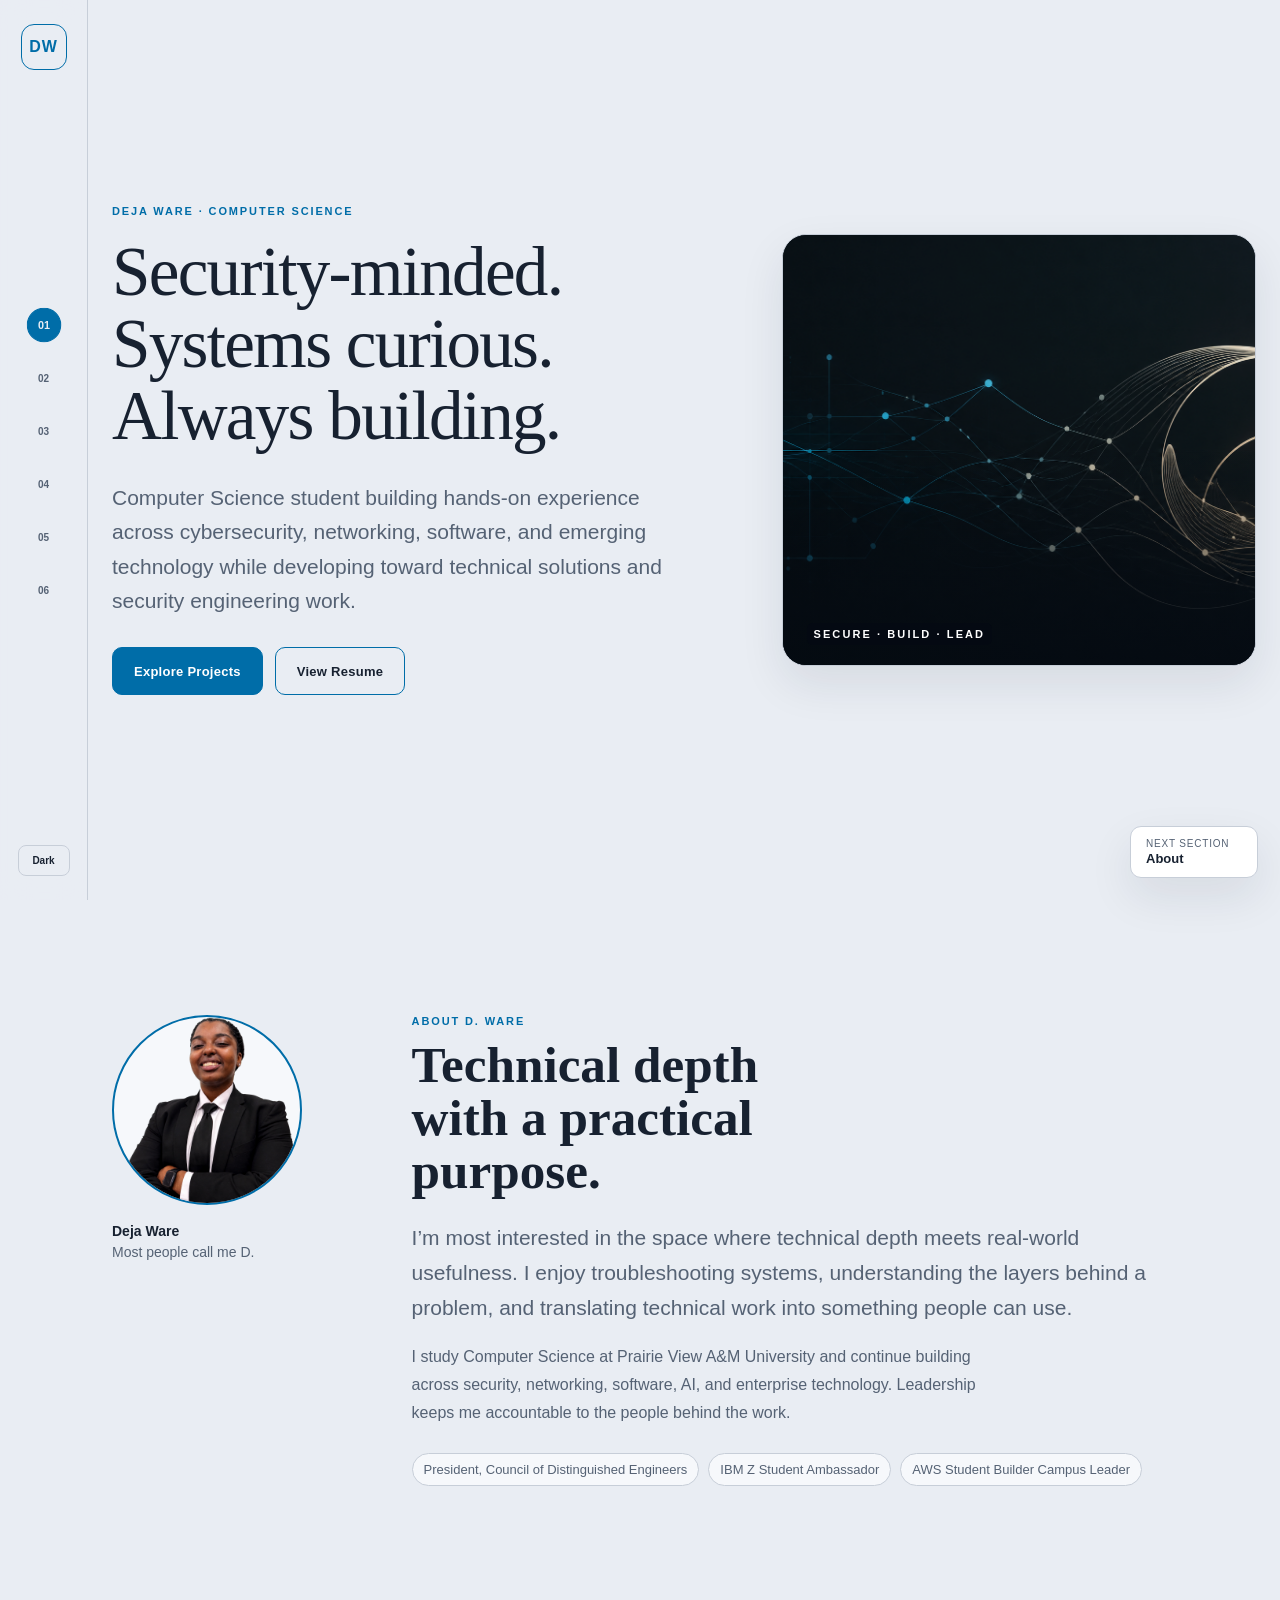
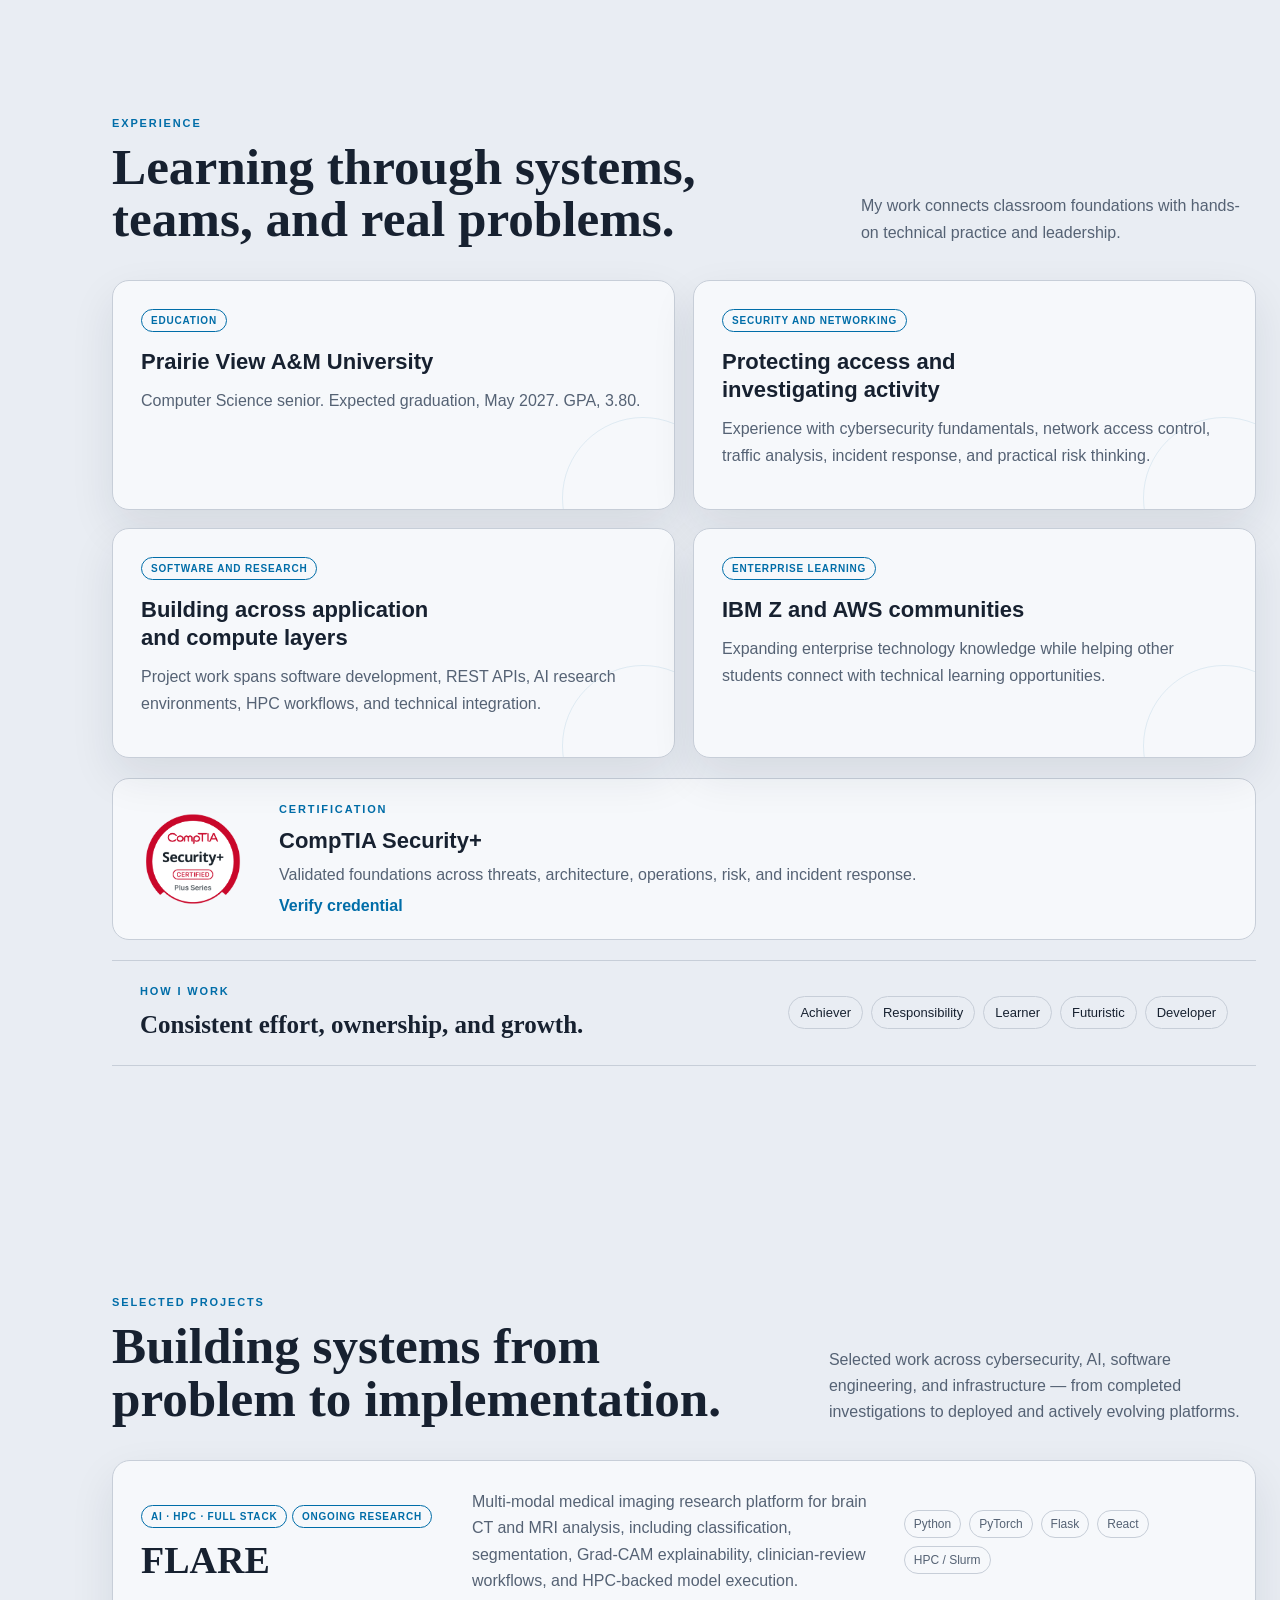
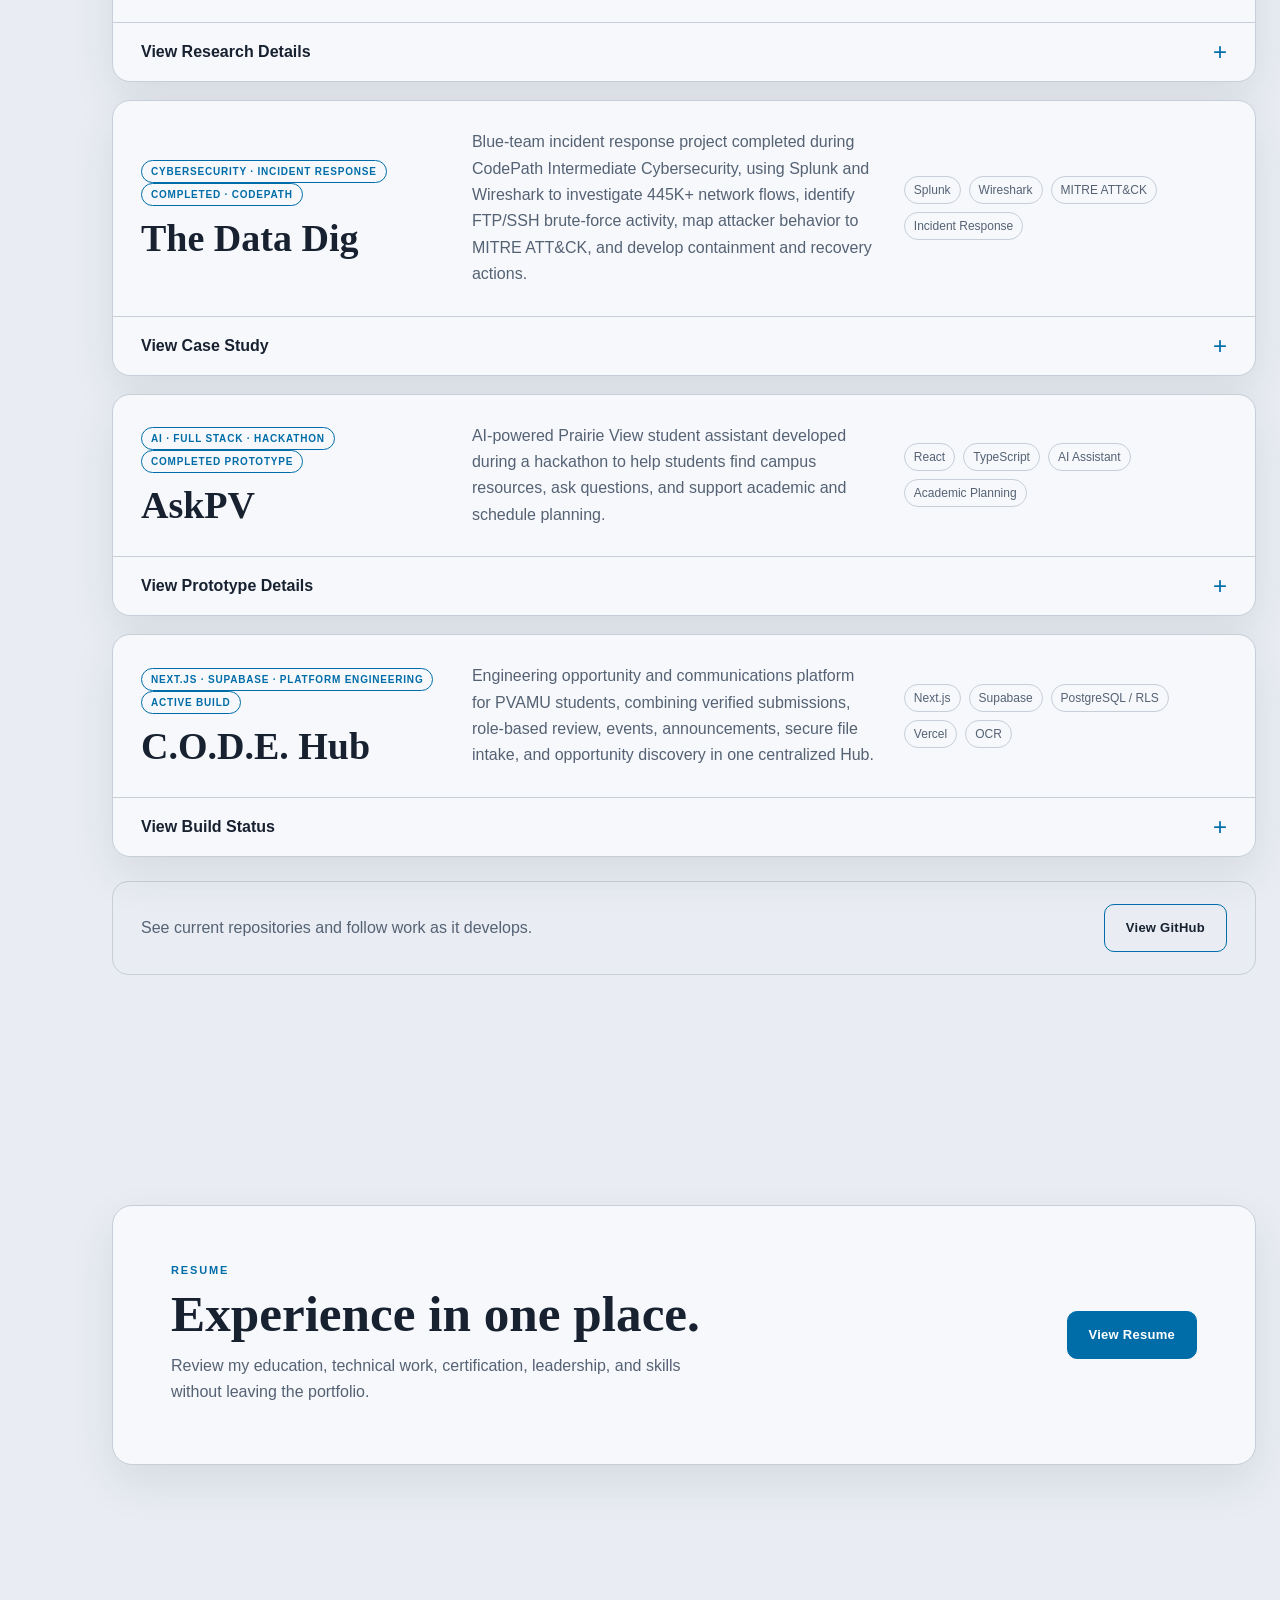
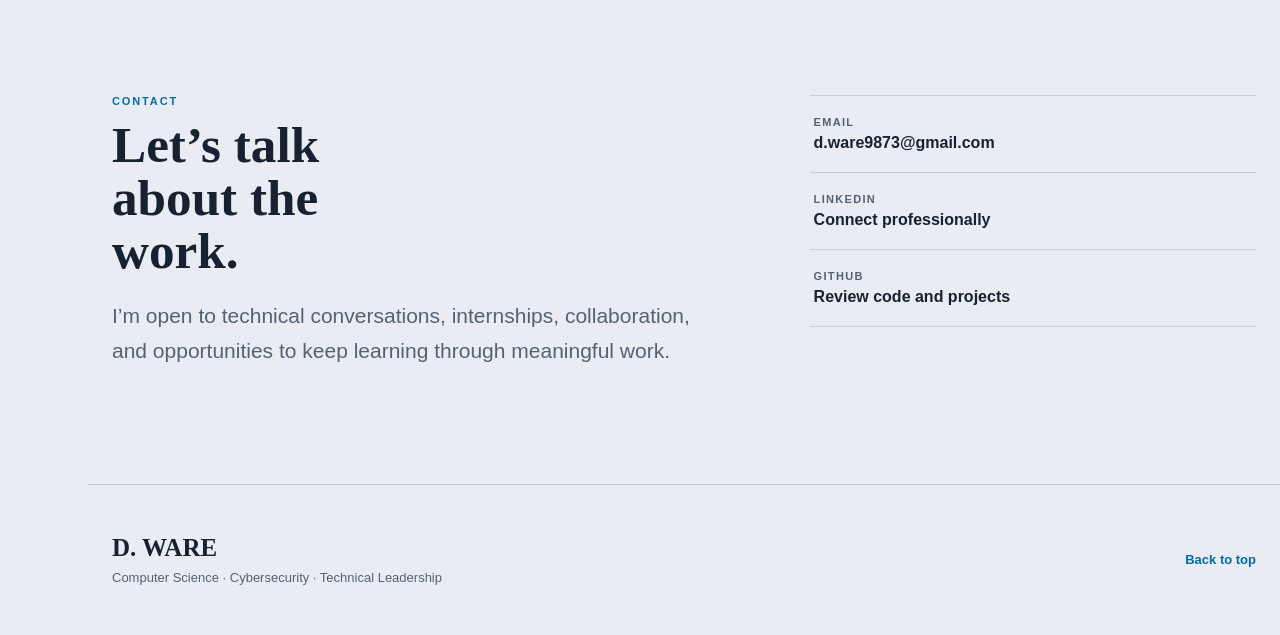
==== commit 34cd84a4: "Update project details and refine hero typography" ====
--- a/index.html
+++ b/index.html
@@ -78,7 +78,7 @@
       <div class="container hero-grid">
         <div class="hero-copy">
           <div class="eyebrow">DEJA WARE · COMPUTER SCIENCE</div>
-          <h1>Security-minded. Systems curious. Always building.</h1>
+          <h1><span>Security-minded.</span> <span>Systems curious.</span> <span>Always building.</span></h1>
           <p class="lead">Computer Science student building hands-on experience across cybersecurity, networking, software, and emerging technology while developing toward technical solutions and security engineering work.</p>
           <div class="button-row">
             <a class="button primary" href="#projects">Explore Projects</a>
@@ -174,26 +174,26 @@
         <div class="section-heading">
           <div>
             <div class="eyebrow">SELECTED PROJECTS</div>
-            <h2>Work shaped by a clear problem.</h2>
-          </div>
-          <p>Open each project for the technical context, my contribution, and the next level of detail.</p>
+            <h2>Building systems from problem to implementation.</h2>
+          </div>
+          <p>Selected work across cybersecurity, AI, software engineering, and infrastructure &mdash; from completed investigations to deployed and actively evolving platforms.</p>
         </div>
 
         <div class="project-grid">
           <article class="project-card">
             <div class="project-summary">
-              <div><span class="tag">AI · HPC · Full Stack</span><h3>FLARE</h3></div>
-              <p>An AI-powered medical imaging project developed through team-based research and engineering.</p>
-              <ul class="tech-list" aria-label="FLARE technologies"><li>Python</li><li>PyTorch</li><li>Flask</li><li>React</li><li>Slurm</li></ul>
-            </div>
-            <button class="project-toggle" type="button" aria-expanded="false" aria-controls="project-flare">View case study <span aria-hidden="true">+</span></button>
+              <div><span class="tag">AI · HPC · Full Stack</span> <span class="tag">Ongoing Research</span><h3>FLARE</h3></div>
+              <p>Multi-modal medical imaging research platform for brain CT and MRI analysis, including classification, segmentation, Grad-CAM explainability, clinician-review workflows, and HPC-backed model execution.</p>
+              <ul class="tech-list" aria-label="FLARE technologies"><li>Python</li><li>PyTorch</li><li>Flask</li><li>React</li><li>HPC / Slurm</li></ul>
+            </div>
+            <button class="project-toggle" type="button" aria-expanded="false" aria-controls="project-flare">View Research Details <span aria-hidden="true">+</span></button>
             <div class="project-details" id="project-flare" hidden>
               <dl>
-                <div><dt>Problem</dt><dd>Connect medical-imaging model work with an interface and research-compute workflow.</dd></div>
-                <div><dt>What I worked on</dt><dd>Contributed to backend integration, REST API connections, and deployment workflows within a team project.</dd></div>
-                <div><dt>Technologies</dt><dd>Python, PyTorch, Flask, React, REST APIs, NCSA Delta HPC, and Slurm.</dd></div>
-                <div><dt>Technical challenge</dt><dd>Coordinating application layers with jobs running in an HPC environment.</dd></div>
-                <div><dt>Outcome</dt><dd>The team built a workflow connecting model execution, backend services, and a user-facing application.</dd></div>
+                <div><dt>Status</dt><dd>Ongoing research and active development. FLARE is not presented as a finished clinical product.</dd></div>
+                <div><dt>Current platform</dt><dd>Functional CT and MRI pipelines, model inference, segmentation, Grad-CAM, Flask REST APIs, React integration, clinician-review workflows, and NCSA Delta HPC/Slurm execution.</dd></div>
+                <div><dt>What I worked on</dt><dd>Contributed to backend integration, REST API connections, and deployment workflows within a team-based research project.</dd></div>
+                <div><dt>Research in progress</dt><dd>Validation, dataset quality, multi-modal fusion, domain harmonization, and model generalization remain active areas of work.</dd></div>
+                <div><dt>Technical focus</dt><dd>Connecting model execution, research computing, backend services, and a usable review interface.</dd></div>
               </dl>
               <a class="text-link" href="https://github.com/dware11/FLARE" target="_blank" rel="noopener noreferrer">View repository</a>
             </div>
@@ -201,18 +201,18 @@
 
           <article class="project-card">
             <div class="project-summary">
-              <div><span class="tag">Cybersecurity · Incident Response</span><h3>The Data Dig</h3></div>
-              <p>An incident-response investigation centered on evidence, attack behavior, and recovery decisions.</p>
-              <ul class="tech-list" aria-label="The Data Dig technologies"><li>Splunk</li><li>Wireshark</li><li>MITRE ATT&amp;CK</li></ul>
-            </div>
-            <button class="project-toggle" type="button" aria-expanded="false" aria-controls="project-data-dig">View case study <span aria-hidden="true">+</span></button>
+              <div><span class="tag">Cybersecurity · Incident Response</span> <span class="tag">Completed · CodePath</span><h3>The Data Dig</h3></div>
+              <p>Blue-team incident response project completed during CodePath Intermediate Cybersecurity, using Splunk and Wireshark to investigate 445K+ network flows, identify FTP/SSH brute-force activity, map attacker behavior to MITRE ATT&amp;CK, and develop containment and recovery actions.</p>
+              <ul class="tech-list" aria-label="The Data Dig technologies"><li>Splunk</li><li>Wireshark</li><li>MITRE ATT&amp;CK</li><li>Incident Response</li></ul>
+            </div>
+            <button class="project-toggle" type="button" aria-expanded="false" aria-controls="project-data-dig">View Case Study <span aria-hidden="true">+</span></button>
             <div class="project-details" id="project-data-dig" hidden>
               <dl>
-                <div><dt>Problem</dt><dd>Investigate suspicious activity and identify how an incident unfolded.</dd></div>
-                <div><dt>What I worked on</dt><dd>Reviewed logs, packet captures, and network-flow evidence to trace brute-force activity.</dd></div>
-                <div><dt>Technologies</dt><dd>Splunk, Wireshark, network-flow analysis, and MITRE ATT&amp;CK mapping.</dd></div>
-                <div><dt>Technical challenge</dt><dd>Connecting evidence across data sources into one defensible timeline.</dd></div>
-                <div><dt>Outcome</dt><dd>Produced containment and recovery recommendations grounded in the investigation findings.</dd></div>
+                <div><dt>Course</dt><dd>Completed as part of CodePath Intermediate Cybersecurity.</dd></div>
+                <div><dt>Investigation</dt><dd>Analyzed logs, packet captures, and more than 445K network-flow records with Splunk and Wireshark.</dd></div>
+                <div><dt>Finding</dt><dd>Identified FTP and SSH brute-force activity against an internet-facing Ubuntu server.</dd></div>
+                <div><dt>Framework</dt><dd>Mapped the observed attacker behavior to MITRE ATT&amp;CK.</dd></div>
+                <div><dt>Response plan</dt><dd>Covered containment, eradication, recovery, credential rotation, system hardening, and SIEM alerting.</dd></div>
               </dl>
               <span class="project-status">Supporting material available on request</span>
             </div>
@@ -220,35 +220,38 @@
 
           <article class="project-card">
             <div class="project-summary">
-              <div><span class="tag">Hackathon</span><h3>AskPV</h3></div>
-              <p>A campus-focused project built to make Prairie View guidance easier to find and use.</p>
-              <ul class="tech-list" aria-label="AskPV project type"><li>Rapid prototyping</li><li>Campus experience</li></ul>
-            </div>
-            <button class="project-toggle" type="button" aria-expanded="false" aria-controls="project-askpv">View case study <span aria-hidden="true">+</span></button>
+              <div><span class="tag">AI · Full Stack · Hackathon</span> <span class="tag">Completed Prototype</span><h3>AskPV</h3></div>
+              <p>AI-powered Prairie View student assistant developed during a hackathon to help students find campus resources, ask questions, and support academic and schedule planning.</p>
+              <ul class="tech-list" aria-label="AskPV technologies"><li>React</li><li>TypeScript</li><li>AI Assistant</li><li>Academic Planning</li></ul>
+            </div>
+            <button class="project-toggle" type="button" aria-expanded="false" aria-controls="project-askpv">View Prototype Details <span aria-hidden="true">+</span></button>
             <div class="project-details" id="project-askpv" hidden>
               <dl>
-                <div><dt>Problem</dt><dd>Students need a clearer path to useful campus information.</dd></div>
-                <div><dt>What I worked on</dt><dd>Helped shape and build the concept during a hackathon.</dd></div>
-                <div><dt>Technical challenge</dt><dd>Turning a broad campus need into a focused prototype within a short build window.</dd></div>
-                <div><dt>Outcome</dt><dd>A working hackathon concept designed around the Prairie View community.</dd></div>
+                <div><dt>Status</dt><dd>Completed hackathon prototype built under a short development timeline.</dd></div>
+                <div><dt>Prototype</dt><dd>Included a campus resource assistant, academic and schedule-planning concepts, degree-planning functionality, authentication UI, and student-focused navigation.</dd></div>
+                <div><dt>Technical challenge</dt><dd>Turning several connected student needs into one focused experience within hackathon time constraints.</dd></div>
+                <div><dt>Scope</dt><dd>AskPV demonstrates the product concept and is not represented as a production university system.</dd></div>
               </dl>
-              <span class="project-status">Project details available on request</span>
+              <a class="text-link" href="https://github.com/dware11/hackathon" target="_blank" rel="noopener noreferrer">View Repository</a>
             </div>
           </article>
 
           <article class="project-card">
             <div class="project-summary">
-              <div><span class="tag">In Development</span><h3>C.O.D.E. Hub</h3></div>
-              <p>A developing technical project with public details planned after the project scope is finalized.</p>
-              <ul class="tech-list" aria-label="C.O.D.E. Hub status"><li>Scope development</li><li>Technical planning</li></ul>
-            </div>
-            <button class="project-toggle" type="button" aria-expanded="false" aria-controls="project-code-hub">View current status <span aria-hidden="true">+</span></button>
+              <div><span class="tag">Next.js · Supabase · Platform Engineering</span> <span class="tag">Active Build</span><h3>C.O.D.E. Hub</h3></div>
+              <p>Engineering opportunity and communications platform for PVAMU students, combining verified submissions, role-based review, events, announcements, secure file intake, and opportunity discovery in one centralized Hub.</p>
+              <ul class="tech-list" aria-label="C.O.D.E. Hub technologies"><li>Next.js</li><li>Supabase</li><li>PostgreSQL / RLS</li><li>Vercel</li><li>OCR</li></ul>
+            </div>
+            <button class="project-toggle" type="button" aria-expanded="false" aria-controls="project-code-hub">View Build Status <span aria-hidden="true">+</span></button>
             <div class="project-details" id="project-code-hub" hidden>
               <dl>
-                <div><dt>Current focus</dt><dd>Defining the problem, project boundaries, and technical direction before publishing implementation details.</dd></div>
-                <div><dt>Next update</dt><dd>Add verified technologies, contribution details, technical challenges, outcomes, and a repository link.</dd></div>
+                <div><dt>Status</dt><dd>The core platform has been built and staged. Work remains active as the project moves toward production readiness.</dd></div>
+                <div><dt>Core platform</dt><dd>Opportunity and event discovery, announcements, authenticated submissions, and role-based reviewer and contributor workflows.</dd></div>
+                <div><dt>Security and intake</dt><dd>Passwordless authentication, private file storage, Row Level Security, administrative review tools, and flyer/OCR-assisted intake.</dd></div>
+                <div><dt>Technology</dt><dd>Next.js, Supabase/PostgreSQL, Tailwind, Vercel, and OCR-assisted processing.</dd></div>
+                <div><dt>Active work</dt><dd>Production readiness, authentication improvements, OCR and parser quality, reviewer workflows, and further platform refinement.</dd></div>
               </dl>
-              <span class="project-status">Public project information coming later</span>
+              <a class="text-link" href="https://github.com/dware11/The-Hub" target="_blank" rel="noopener noreferrer">View Repository</a>
             </div>
           </article>
         </div>
--- a/styles.css
+++ b/styles.css
@@ -187,7 +187,7 @@
   text-transform:uppercase;
 }
 h1,h2{font-family:var(--display);line-height:1.03}
-h1{max-width:11ch;font-size:clamp(48px,7vw,88px)}
+h1{max-width:15ch;font-size:clamp(46px,5.4vw,72px)}
 h2{font-size:clamp(32px,4vw,52px)}
 h3{line-height:1.28}
 .lead{max-width:64ch;color:var(--muted);font-size:clamp(17px,1.9vw,21px);line-height:1.65}
@@ -199,7 +199,10 @@
   align-items:center;
   gap:clamp(38px,7vw,94px);
 }
-.hero h1{margin-bottom:25px}
+.hero-copy>.eyebrow{margin-bottom:19px}
+.hero h1{margin-bottom:29px;font-weight:500;line-height:1.04;letter-spacing:-.025em}
+.hero h1 span{display:block}
+.hero-copy>.lead{max-width:57ch}
 .hero-art{
   position:relative;
   min-height:430px;
@@ -576,6 +579,8 @@
   .mobile-menu nav a.current{color:var(--accent)}
   .hero{padding-top:118px;min-height:auto}
   .hero-grid{grid-template-columns:1fr}
+  .hero h1{max-width:18ch;font-size:clamp(44px,8vw,64px);line-height:1.07}
+  .hero h1 span{display:inline}
   .hero-art,.hero-art img{min-height:310px}
   .experience-grid{grid-template-columns:1fr}
   .project-summary{grid-template-columns:1fr 1.1fr}
@@ -589,7 +594,9 @@
   .section{padding:72px 0}
   .hero{padding:104px 0 64px}
   .hero-art,.hero-art img{min-height:235px}
-  h1{font-size:clamp(44px,13vw,66px)}
+  h1{font-size:clamp(38px,10vw,52px)}
+  .hero h1{max-width:17ch;line-height:1.08;letter-spacing:-.02em;margin-bottom:23px}
+  .hero-copy>.eyebrow{margin-bottom:15px}
   .button-row{display:grid}
   .button-row .button{width:100%}
   .section-heading{align-items:flex-start;flex-direction:column}
@@ -622,4 +629,3 @@
   html{scroll-behavior:auto}
   *,*::before,*::after{animation-duration:.01ms!important;animation-iteration-count:1!important;transition-duration:.01ms!important}
 }
-
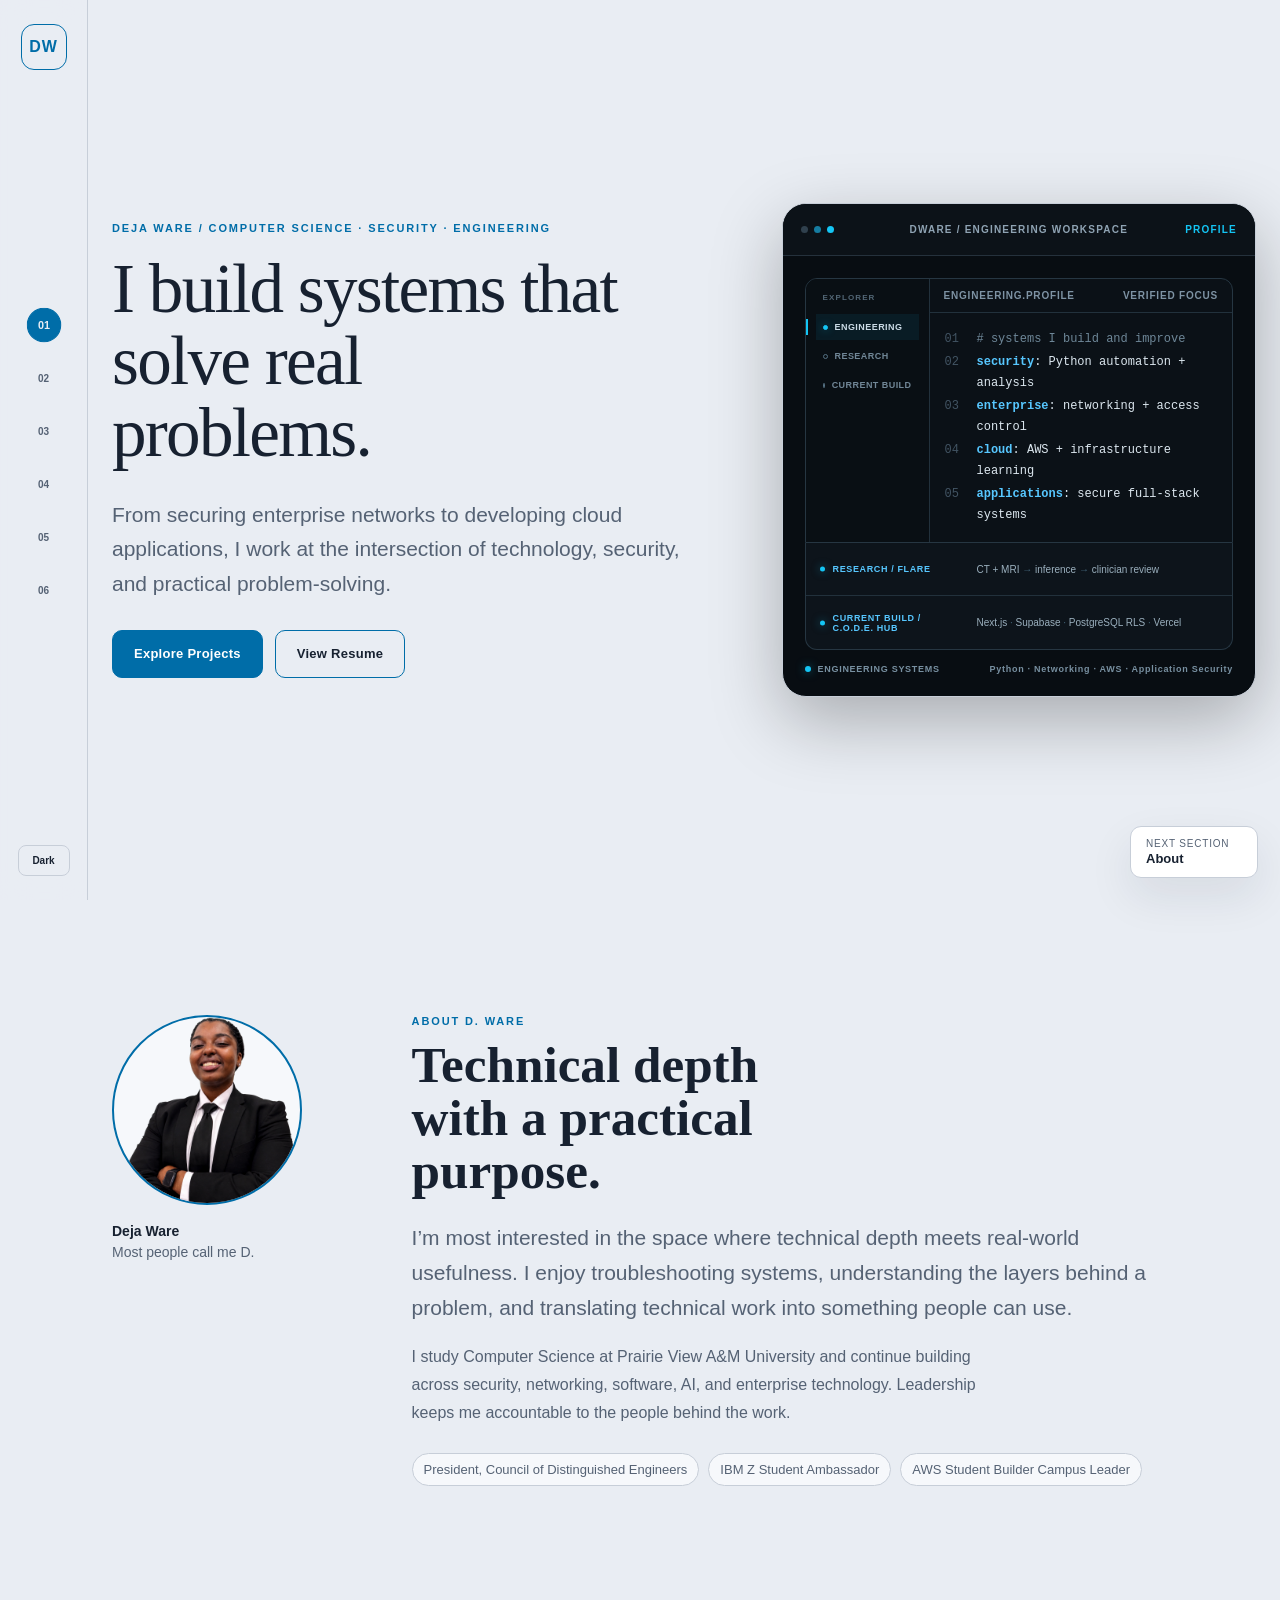
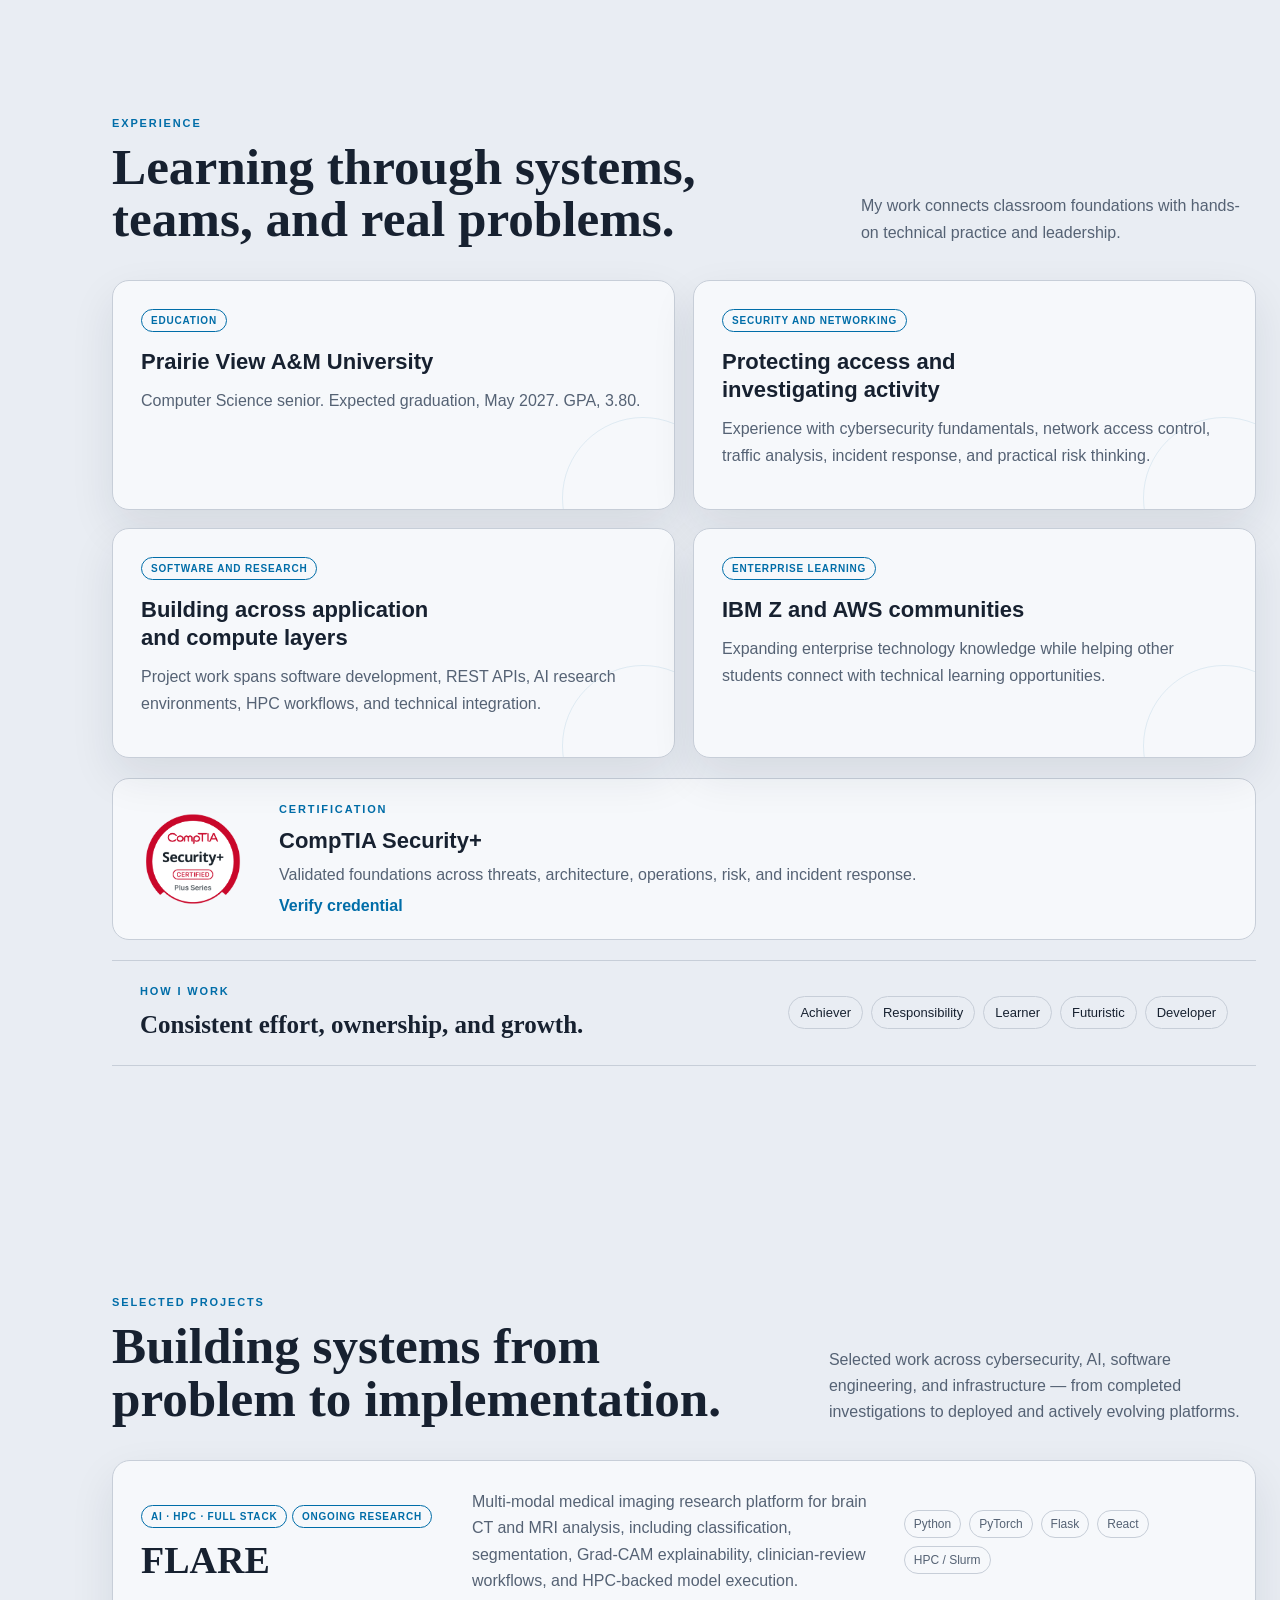
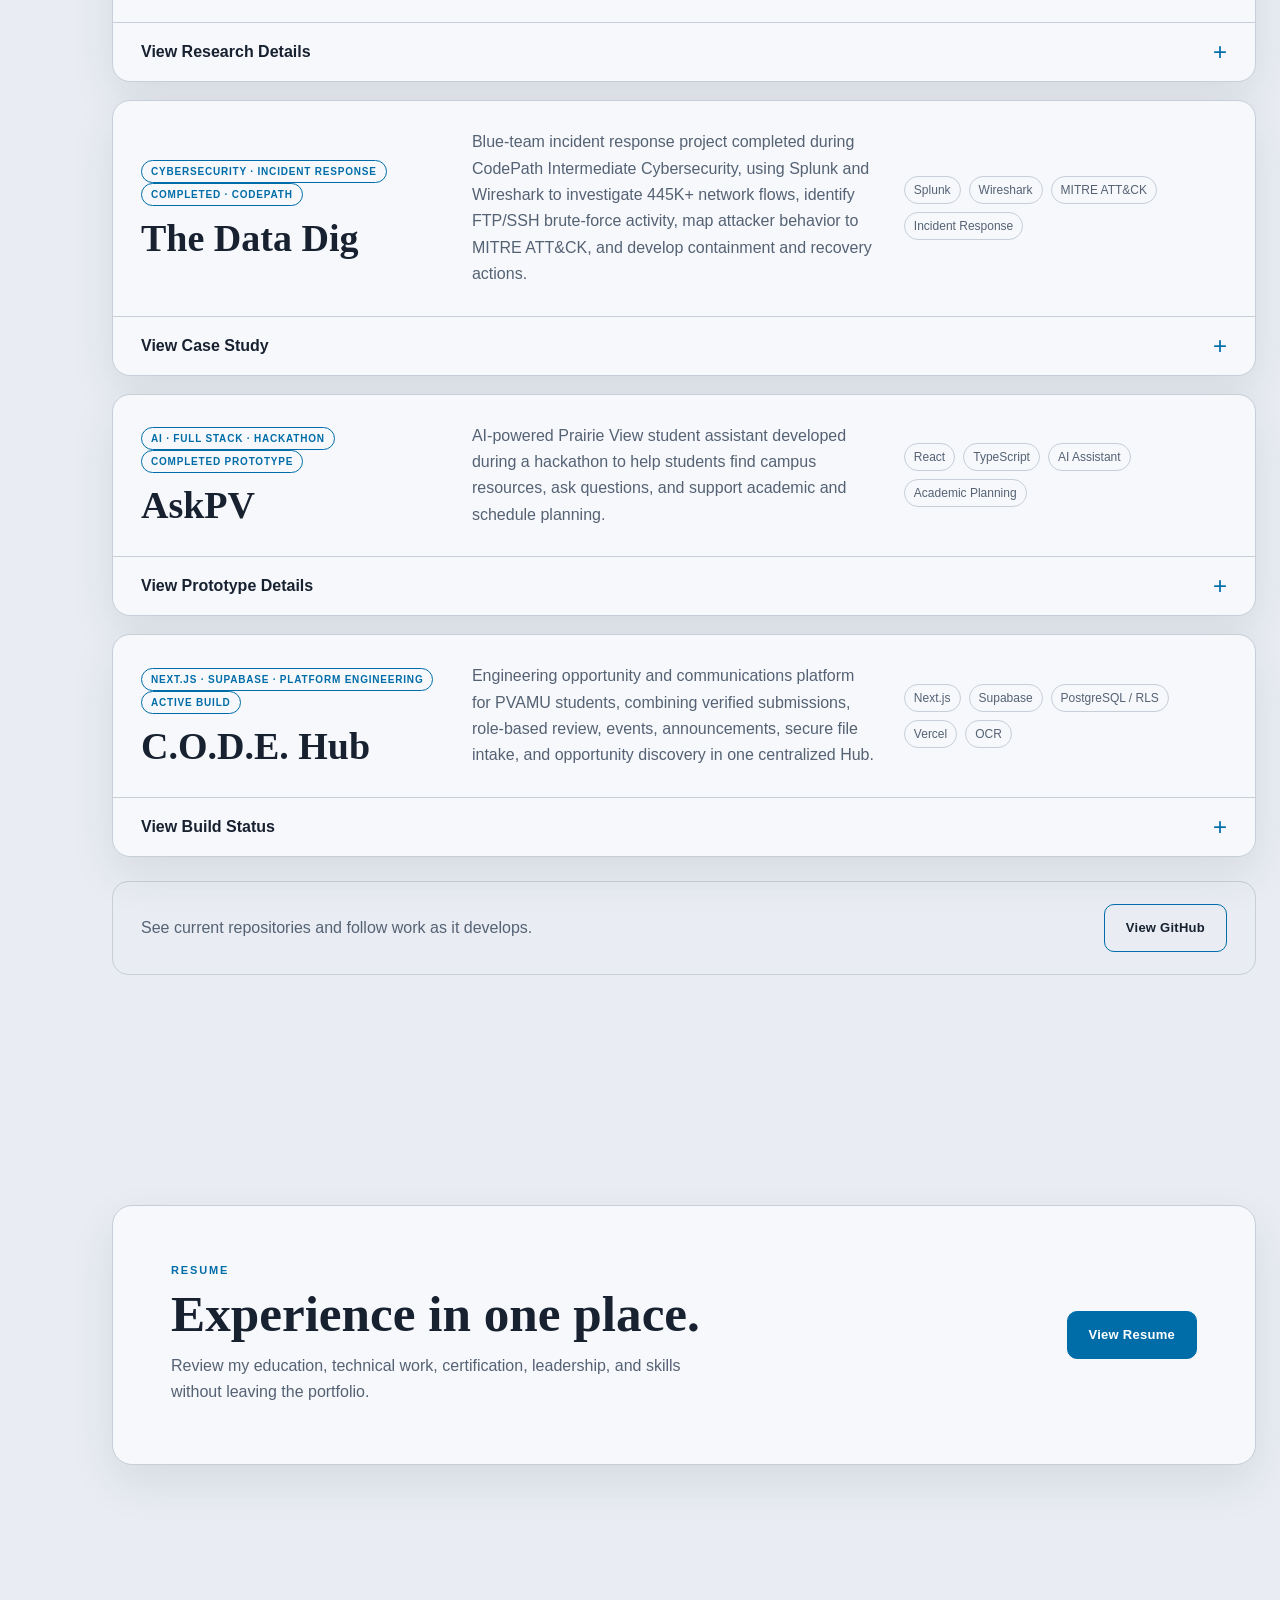
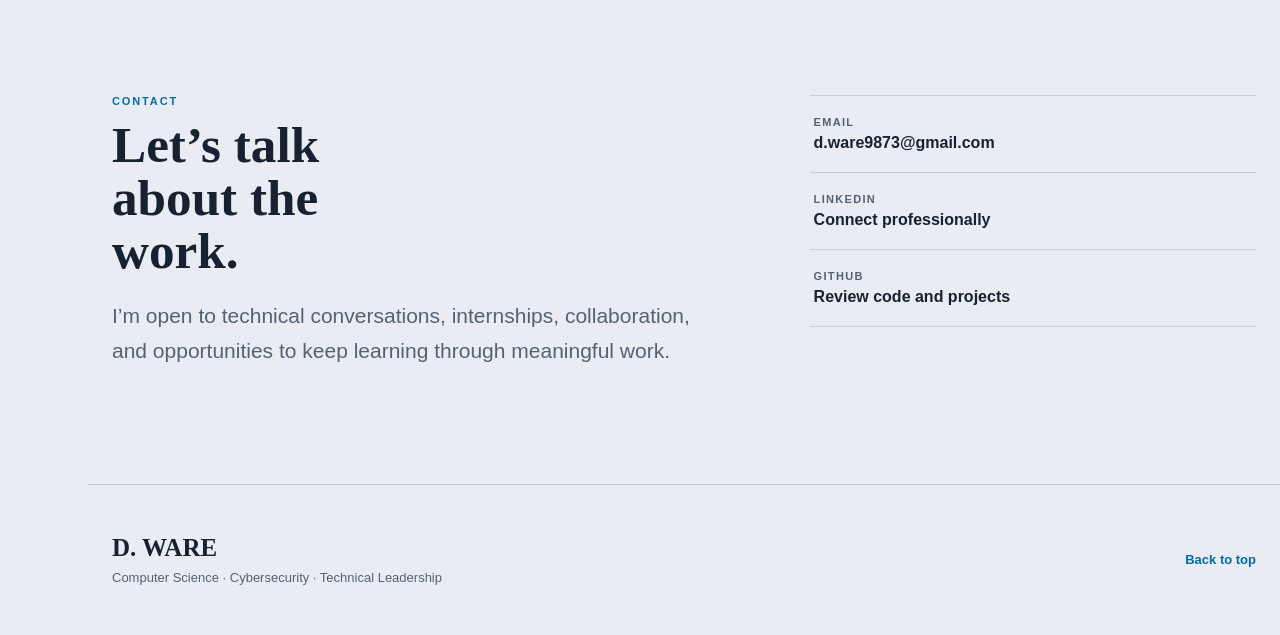
==== commit fe2e7c66: "Refine homepage engineering workspace" ====
--- a/index.html
+++ b/index.html
@@ -77,17 +77,54 @@
     <section class="hero page-section" id="home" data-section-name="Home">
       <div class="container hero-grid">
         <div class="hero-copy">
-          <div class="eyebrow">DEJA WARE · COMPUTER SCIENCE</div>
-          <h1><span>Security-minded.</span> <span>Systems curious.</span> <span>Always building.</span></h1>
-          <p class="lead">Computer Science student building hands-on experience across cybersecurity, networking, software, and emerging technology while developing toward technical solutions and security engineering work.</p>
+          <div class="eyebrow">DEJA WARE / COMPUTER SCIENCE · SECURITY · ENGINEERING</div>
+          <h1>I build systems that solve real problems.</h1>
+          <p class="lead">From securing enterprise networks to developing cloud applications, I work at the intersection of technology, security, and practical problem-solving.</p>
           <div class="button-row">
             <a class="button primary" href="#projects">Explore Projects</a>
             <button class="button secondary resume-open" type="button" data-resume-open>View Resume</button>
           </div>
         </div>
-        <div class="hero-art">
-          <img src="assets/home-banner.png" alt="Abstract cybersecurity and technology banner">
-          <span>SECURE · BUILD · LEAD</span>
+        <div class="hero-art" aria-label="Engineering workspace showing Deja Ware's technical focus areas">
+          <div class="workspace-toolbar">
+            <div class="workspace-dots" aria-hidden="true"><i></i><i></i><i></i></div>
+            <span>DWARE / ENGINEERING WORKSPACE</span>
+            <span class="workspace-mode">PROFILE</span>
+          </div>
+          <div class="workspace-body">
+            <div class="workspace-shell">
+              <div class="workspace-tree" aria-label="Workspace areas">
+                <span class="tree-label">Explorer</span>
+                <span class="tree-item active"><i aria-hidden="true"></i>Engineering</span>
+                <span class="tree-item"><i aria-hidden="true"></i>Research</span>
+                <span class="tree-item"><i aria-hidden="true"></i>Current Build</span>
+              </div>
+              <div class="workspace-editor">
+                <div class="editor-title"><span>engineering.profile</span><span>verified focus</span></div>
+                <div class="code-lines" aria-label="Technical focus profile">
+                  <div><span class="line-number">01</span><span class="code-comment"># systems I build and improve</span></div>
+                  <div><span class="line-number">02</span><span><b>security</b>: Python automation + analysis</span></div>
+                  <div><span class="line-number">03</span><span><b>enterprise</b>: networking + access control</span></div>
+                  <div><span class="line-number">04</span><span><b>cloud</b>: AWS + infrastructure learning</span></div>
+                  <div><span class="line-number">05</span><span><b>applications</b>: secure full-stack systems</span></div>
+                </div>
+              </div>
+            </div>
+            <div class="workspace-streams">
+              <div class="workspace-stream">
+                <span>Research / FLARE</span>
+                <p>CT + MRI <i aria-hidden="true">→</i> inference <i aria-hidden="true">→</i> clinician review</p>
+              </div>
+              <div class="workspace-stream">
+                <span>Current Build / C.O.D.E. Hub</span>
+                <p>Next.js <i aria-hidden="true">·</i> Supabase <i aria-hidden="true">·</i> PostgreSQL RLS <i aria-hidden="true">·</i> Vercel</p>
+              </div>
+            </div>
+            <div class="workspace-status">
+              <span><i aria-hidden="true"></i> ENGINEERING SYSTEMS</span>
+              <span>Python · Networking · AWS · Application Security</span>
+            </div>
+          </div>
         </div>
       </div>
     </section>
--- a/styles.css
+++ b/styles.css
@@ -201,38 +201,107 @@
 }
 .hero-copy>.eyebrow{margin-bottom:19px}
 .hero h1{margin-bottom:29px;font-weight:500;line-height:1.04;letter-spacing:-.025em}
-.hero h1 span{display:block}
 .hero-copy>.lead{max-width:57ch}
 .hero-art{
-  position:relative;
   min-height:430px;
   overflow:hidden;
   border:1px solid var(--line);
   border-radius:24px;
-  background:#071018;
-  box-shadow:var(--shadow);
-}
-.hero-art::before{
-  content:'';
-  position:absolute;
-  inset:0;
-  z-index:1;
-  background:linear-gradient(180deg,transparent 48%,rgba(4,10,18,.68));
-}
-.hero-art img{width:100%;height:100%;min-height:430px;object-fit:cover;opacity:.92}
-.hero-art span{
-  position:absolute;
-  z-index:2;
-  left:24px;
-  bottom:20px;
-  color:#fff;
-  padding:5px 7px;
-  border-radius:5px;
-  background:rgba(4,10,18,.78);
-  font-size:11px;
+  background:#080d12;
+  color:#dce7ef;
+  box-shadow:0 24px 70px rgba(0,0,0,.28);
+  transition:border-color .25s ease,transform .25s ease;
+}
+.hero-art:hover{border-color:rgba(20,197,244,.55);transform:translateY(-3px)}
+.workspace-toolbar{
+  min-height:52px;
+  display:grid;
+  grid-template-columns:1fr auto 1fr;
+  align-items:center;
+  gap:14px;
+  padding:0 18px;
+  border-bottom:1px solid #25313c;
+  background:#0c1218;
+  color:#8fa3b3;
+  font-size:10px;
   font-weight:700;
-  letter-spacing:.19em;
-}
+  letter-spacing:.12em;
+}
+.workspace-dots{display:flex;gap:6px}
+.workspace-dots i{width:7px;height:7px;border-radius:50%;background:#30404d}
+.workspace-dots i:nth-child(2){background:#167ca0}
+.workspace-dots i:nth-child(3){background:#14c5f4}
+.workspace-mode{justify-self:end;color:#14c5f4}
+.workspace-body{padding:22px}
+.workspace-shell{
+  display:grid;
+  grid-template-columns:124px minmax(0,1fr);
+  overflow:hidden;
+  border:1px solid #263642;
+  border-radius:12px 12px 0 0;
+  background:#0b1117;
+}
+.workspace-tree{
+  display:flex;
+  flex-direction:column;
+  gap:3px;
+  padding:14px 10px;
+  border-right:1px solid #22313c;
+  background:#090f14;
+  color:#718797;
+  font:600 9px var(--tech);
+  letter-spacing:.05em;
+  text-transform:uppercase;
+}
+.tree-label{margin:0 7px 9px;color:#526675;font-size:8px;letter-spacing:.14em}
+.tree-item{position:relative;display:flex;align-items:center;gap:7px;padding:8px 7px;white-space:nowrap}
+.tree-item i{width:5px;height:5px;border:1px solid #547082;border-radius:50%}
+.tree-item.active{background:rgba(20,197,244,.07);color:#cbdbe6}
+.tree-item.active::before{content:'';position:absolute;inset:5px auto 5px -10px;width:2px;background:#14c5f4}
+.tree-item.active i{border-color:#14c5f4;background:#14c5f4;box-shadow:0 0 8px rgba(20,197,244,.4)}
+.workspace-editor{min-width:0;overflow:hidden}
+.editor-title{
+  display:flex;
+  justify-content:space-between;
+  gap:16px;
+  padding:11px 14px;
+  border-bottom:1px solid #22313c;
+  color:#7e93a4;
+  font:600 10px var(--tech);
+  letter-spacing:.08em;
+  text-transform:uppercase;
+}
+.code-lines{padding:15px 0;font:500 12px/1.75 Consolas,'Courier New',monospace}
+.code-lines>div{display:grid;grid-template-columns:32px 1fr;padding:1px 15px}
+.line-number{color:#425463;user-select:none}
+.code-lines b{color:#57c7ff;font-weight:600}
+.code-comment{color:#6e8798}
+.workspace-streams{border:1px solid #263642;border-top:0;border-radius:0 0 12px 12px;background:#0d141b}
+.workspace-stream{
+  display:grid;
+  grid-template-columns:minmax(140px,.8fr) minmax(0,1.35fr);
+  align-items:center;
+  gap:14px;
+  min-height:53px;
+  padding:10px 14px;
+  border-bottom:1px solid #22313c;
+}
+.workspace-stream:last-child{border-bottom:0}
+.workspace-stream>span{position:relative;padding-left:13px;color:#57c7ff;font:700 9px var(--tech);letter-spacing:.07em;text-transform:uppercase}
+.workspace-stream>span::before{content:'';position:absolute;left:0;top:50%;width:5px;height:5px;border-radius:50%;background:#14c5f4;transform:translateY(-50%);box-shadow:0 0 9px rgba(20,197,244,.5)}
+.workspace-stream p{min-width:0;color:#9aafbd;font:500 10px/1.5 var(--tech);overflow-wrap:anywhere}
+.workspace-stream p i{color:#416276;font-style:normal}
+.workspace-status{
+  display:flex;
+  justify-content:space-between;
+  gap:14px;
+  margin-top:14px;
+  color:#7890a1;
+  font:700 9px var(--tech);
+  letter-spacing:.08em;
+}
+.workspace-status span{display:flex;align-items:center;gap:7px}
+.workspace-status i{width:6px;height:6px;border-radius:50%;background:#14c5f4;box-shadow:0 0 10px rgba(20,197,244,.55)}
 .section{padding:clamp(76px,9vw,128px) 0}
 .section-heading{
   display:flex;
@@ -580,8 +649,7 @@
   .hero{padding-top:118px;min-height:auto}
   .hero-grid{grid-template-columns:1fr}
   .hero h1{max-width:18ch;font-size:clamp(44px,8vw,64px);line-height:1.07}
-  .hero h1 span{display:inline}
-  .hero-art,.hero-art img{min-height:310px}
+  .hero-art{min-height:310px}
   .experience-grid{grid-template-columns:1fr}
   .project-summary{grid-template-columns:1fr 1.1fr}
   .project-summary .tech-list{grid-column:1/-1}
@@ -593,7 +661,19 @@
   .container{width:min(100% - 28px,1180px)}
   .section{padding:72px 0}
   .hero{padding:104px 0 64px}
-  .hero-art,.hero-art img{min-height:235px}
+  .hero-art{min-height:0}
+  .workspace-toolbar{grid-template-columns:1fr auto;padding:0 14px}
+  .workspace-toolbar>span:nth-child(2){display:none}
+  .workspace-body{padding:14px}
+  .workspace-shell{grid-template-columns:1fr}
+  .workspace-tree{display:grid;grid-template-columns:repeat(3,1fr);padding:8px;border-right:0;border-bottom:1px solid #22313c}
+  .tree-label{display:none}
+  .tree-item{justify-content:center;padding:7px 3px;font-size:7px}
+  .tree-item.active::before{inset:auto 8px -8px;height:2px;width:auto}
+  .code-lines{font-size:10px}
+  .code-lines>div{grid-template-columns:26px 1fr;padding-inline:10px}
+  .workspace-stream{grid-template-columns:1fr;gap:4px;padding:10px 12px}
+  .workspace-status{align-items:flex-start;flex-direction:column}
   h1{font-size:clamp(38px,10vw,52px)}
   .hero h1{max-width:17ch;line-height:1.08;letter-spacing:-.02em;margin-bottom:23px}
   .hero-copy>.eyebrow{margin-bottom:15px}
